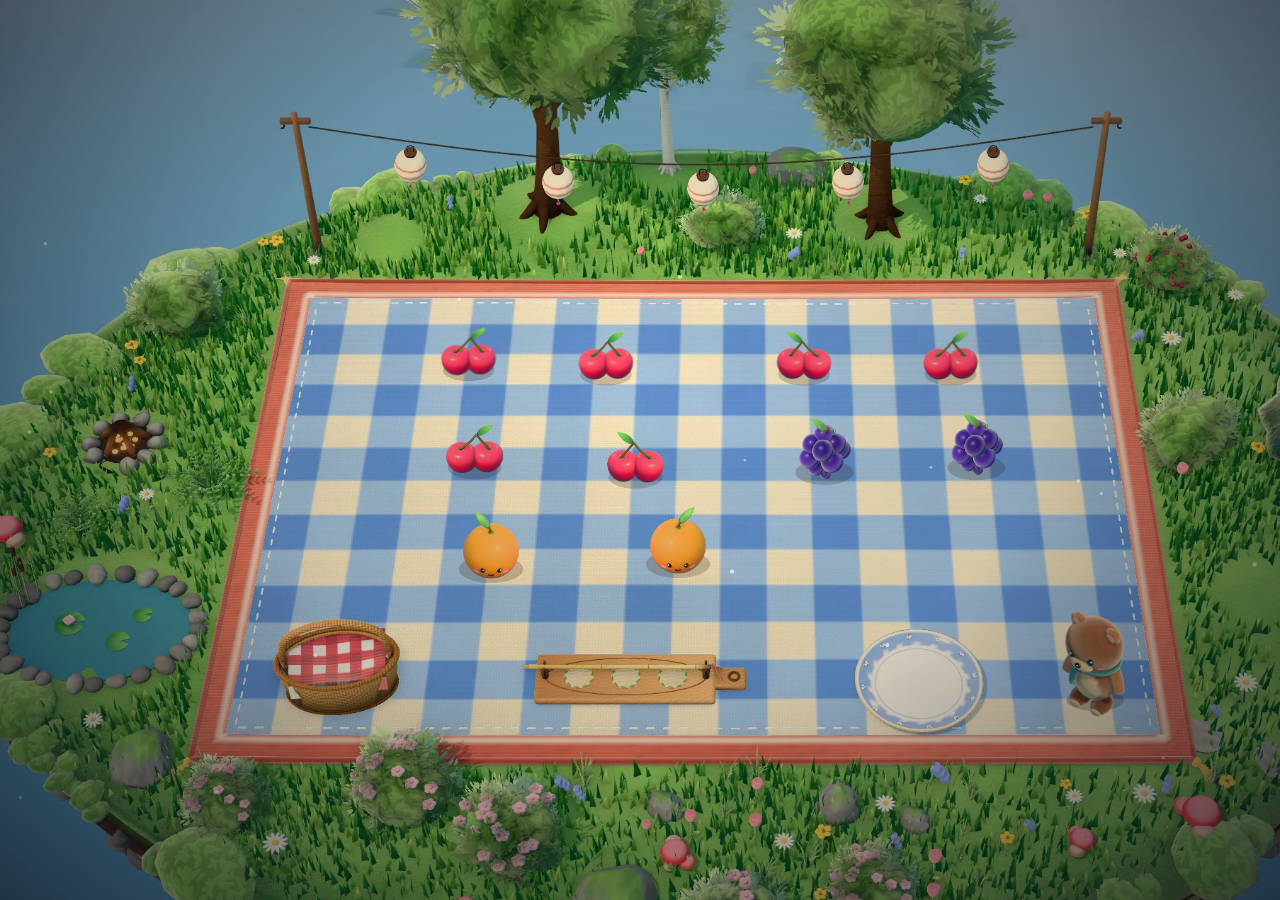
==== index.html @ ca4c03af "Deploy The Lantern Picnic 1.3.0 (2026-09-30 15:22 UTC)" ====
<!doctype html>
<html lang="en">
<head>
<meta charset="UTF-8"><meta name="viewport" content="width=device-width, initial-scale=1, viewport-fit=cover"><meta name="theme-color" content="#101a24">
<title>The Lantern Picnic · Little Keepsakes</title>
<meta name="description" content="A tiny floating clearing. Five toy friends. One evening. An original 3D fruit picnic: merge, thread skewers, and light the forest together.">
<meta name="draco-path" content="./draco/">
<link rel="icon" href="data:image/svg+xml,%3Csvg xmlns='http://www.w3.org/2000/svg' viewBox='0 0 64 64'%3E%3Crect width='64' height='64' rx='20' fill='%23172433'/%3E%3Cpath d='M22 18h20v32H22z' fill='%23ffd77d'/%3E%3Cpath d='M26 18v-6q6-8 12 0v6M18 50h28' fill='none' stroke='%23eab665' stroke-width='4'/%3E%3C/svg%3E">
<link rel="stylesheet" href="./lantern.css">

</head>
<body class="booting">
<main id="stage" aria-label="The Lantern Picnic">
 <div id="canvas-wrap"><canvas id="picnic" tabindex="0" aria-label="A floating forest clearing with a picnic cloth. Drag matching fruit together to merge. Drag requested fruit to the plate; thread three matching fruit onto the skewer. N selects, arrows move, Enter places, T serves, K threads, B adds fruit, U undoes, Escape cancels."></canvas></div>
 <div id="letterbox" aria-hidden="true"><i></i><i></i></div>

 <header class="hud hud-top" id="hud-top">
  <section class="invitation topbar" id="invitation" aria-label="Your picnic invitation">
   <div class="card-head">
    <div class="guest-seal" id="guest-seal" aria-hidden="true"></div>
    <div class="card-title">
     <span class="eyebrow" id="chapter-number">INVITATION I · PIP</span>
     <h1 id="story-title">A little light for Pip</h1>
    </div>
    <button class="icon-button card-toggle" id="card-toggle" aria-label="Show the invitation story" aria-expanded="false"><img class="ui-icon" src="./assets/lantern-picnic/ui/chevron.png" alt="" draggable="false"></button>
   </div>
   <p id="story-line" class="story-line"></p>
   <div class="wish-block">
    <div id="orders" class="orders" role="group" aria-label="Plate wish"></div>
    <div id="skewer-order" class="skewer-order" role="group" aria-label="Skewer wish"></div>
   </div>
   <div class="par-meter" id="par-meter" aria-live="polite"></div>
   <div class="keepsake-note"><span aria-hidden="true">✧</span><p>Light this lantern to reveal <strong id="keepsake"></strong></p></div>
   <button id="continue" class="primary-button" hidden>Open the next invitation <span>→</span></button>
  </section>
  <div class="tools">
   <div id="coin-counter" class="coin-counter" role="img"><span id="score-coin"></span><span><strong id="score">0</strong><small>golden joys</small></span></div>
   <button id="shop-button" class="icon-button trunk-button" aria-label="Open Hazel’s Trunk" title="Hazel’s Trunk"><img class="ui-icon" src="./assets/lantern-picnic/ui/shop.png" alt="" draggable="false"></button>
   <button id="undo" class="icon-button" aria-label="Undo last action" title="Undo (U)" disabled><img class="ui-icon" src="./assets/lantern-picnic/ui/undo.png" alt="" draggable="false"></button>
   <button id="sound" class="icon-button" aria-label="Turn sound on" title="Sound"><img class="ui-icon" src="./assets/lantern-picnic/ui/sound-on.png" alt="" draggable="false"></button>
   <button id="menu" class="icon-button" aria-label="Open menu" title="Menu"><img class="ui-icon" src="./assets/lantern-picnic/ui/settings.png" alt="" draggable="false"></button>
  </div>
 </header>

 <div id="world-labels" role="group" aria-label="Picnic spots">
  <button id="basket-label" class="world-label"><strong><span class="long">Happy basket</span><span class="short">Basket</span></strong><small>tap for fresh fruit</small></button>
  <button id="skewer-label" class="world-label"><strong><span class="long">Fruit skewer</span><span class="short">Skewer</span></strong><small id="skewer-caption">thread 3 cherries</small></button>
  <button id="plate-label" class="world-label"><strong id="plate-caption">Pip’s plate</strong><small>drop a little wish here</small></button>
  <div id="merge-preview" role="status" hidden></div>
 </div>
 <div id="bubbles"></div>
 <div id="sr-live" class="visually-hidden" role="status" aria-live="polite"></div>

 <footer class="hud hud-bottom" id="hud-bottom">
  <div class="forecast" id="forecast"><span class="eyebrow">NEXT BASKET</span><strong id="basket-timing"></strong><span id="supply" class="supply" role="img"></span></div>
  <p id="gesture-hint" role="status">Drag two cherries together. A little strawberry will grow.</p>
  <nav id="evolution" class="evolution" aria-label="Fruit merge sequence"></nav>
 </footer>

 <section id="title-screen" class="title-screen" aria-labelledby="game-title">
  <div class="title-inner">
   <span class="eyebrow">LITTLE KEEPSAKES PRESENTS</span>
   <h1 id="game-title"><span class="lantern-glyph" aria-hidden="true"></span>The Lantern Picnic</h1>
   <p class="tagline">Five toy friends. One evening. A floating clearing to fill with light.</p>
   <div class="title-actions">
    <button id="begin" class="primary-button big">Begin the picnic <span>→</span></button>
    <div class="title-row">
     <button id="journey-open" class="menu-tile"><img class="ui-icon" src="./assets/lantern-picnic/ui/journey.png" alt="" draggable="false"><span>Journey</span></button>
     <button id="shop-open" class="menu-tile"><img class="ui-icon" src="./assets/lantern-picnic/ui/shop.png" alt="" draggable="false"><span>Hazel’s Trunk</span></button>
     <button id="settings-open" class="menu-tile"><img class="ui-icon" src="./assets/lantern-picnic/ui/settings.png" alt="" draggable="false"><span>Settings</span></button>
     <button id="help-open" class="menu-tile"><img class="ui-icon" src="./assets/lantern-picnic/ui/help.png" alt="" draggable="false"><span>How to play</span></button>
    </div>
   </div>
   <label class="language-field"><img class="ui-icon" src="./assets/lantern-picnic/ui/language.png" alt="" draggable="false"><span>Language</span> <select id="title-language" data-language aria-label="Language"><option value="en" lang="en">English</option><option value="vi" lang="vi">Tiếng Việt</option></select></label>
   <p class="title-foot" id="title-progress"></p>
  </div>
 </section>

 <section id="chapter-card" class="chapter-card" hidden aria-live="polite">
  <span class="eyebrow" id="card-number">INVITATION I</span>
  <h2 id="card-title">A little light for Pip</h2>
  <p id="card-time">Afternoon · The Firefly Clearing</p>
  <small class="skip-hint">Tap to skip</small>
 </section>

 <section id="dialogue" class="dialogue" hidden aria-label="Conversation">
  <div class="dialogue-portrait" id="dialogue-portrait" aria-hidden="true"></div>
  <div class="dialogue-body">
   <strong id="dialogue-name"></strong>
   <p id="dialogue-text" aria-hidden="true"></p>
  </div>
  <div class="dialogue-controls">
   <button id="dialogue-skip" class="text-button">Skip scene</button>
   <button id="dialogue-next" class="primary-button" aria-label="Next line">Next <span>›</span></button>
  </div>
 </section>

 <section id="letter" class="letter" hidden aria-labelledby="letter-eyebrow">
  <div class="letter-paper">
   <span class="eyebrow" id="letter-eyebrow"></span>
   <div id="letter-text" class="letter-text"></div>
   <p class="letter-sign" id="letter-sign"></p>
   <button id="letter-close" class="primary-button">Continue <span>→</span></button>
  </div>
 </section>

 <section id="celebration" class="celebration" hidden aria-labelledby="celebrate-title">
  <span class="eyebrow" id="celebrate-eyebrow">A LITTLE WISH, GRANTED</span>
  <h2 id="celebrate-title">The first lantern is lit.</h2>
  <div class="stars" id="stars" role="img" aria-label="Stars earned"><i></i><i></i><i></i></div>
  <p id="celebrate-line"></p>
  <dl class="tally"><div><dt>Actions</dt><dd id="tally-actions">0</dd></div><div><dt>Par</dt><dd id="tally-par">0</dd></div><div><dt>Joys</dt><dd id="tally-joys">0</dd></div></dl>
  <p class="keepsake-reveal" id="keepsake-reveal"></p>
  <button id="next-invitation" class="primary-button">Welcome the next friend <span>→</span></button>
  <button id="admire" class="text-button">Stay a little longer</button>
 </section>

 <section id="ending" class="ending" hidden aria-labelledby="ending-title">
  <span class="eyebrow">THE END · FOR NOW</span>
  <h2 id="ending-title">A clearing full of friends.</h2>
  <p id="ending-line"></p>
  <div class="ending-stars" id="ending-stars"></div>
  <div class="ending-actions"><button id="ending-journey" class="primary-button">Revisit an invitation</button><button id="ending-shop" class="glass-button"><img class="ui-icon" src="./assets/lantern-picnic/ui/shop.png" alt="" draggable="false"><span>Visit Hazel’s Trunk</span></button><button id="ending-stay" class="text-button">Stay for the lanterns</button></div>
  <p class="credits">Made with Blender 4.5 and Three.js. Every model, texture, animation and sound is original.</p>
 </section>
</main>

<dialog id="journey-dialog" class="sheet" aria-labelledby="journey-title">
 <header class="sheet-head">
  <span class="sheet-icon" aria-hidden="true"><img class="ui-icon" src="./assets/lantern-picnic/ui/journey.png" alt="" draggable="false"></span>
  <div><span class="eyebrow">ONE EVENING IN THE CLEARING</span><h2 id="journey-title">Your journey</h2></div>
  <button class="icon-button close-dialog" data-close aria-label="Close journey"><img class="ui-icon" src="./assets/lantern-picnic/ui/close.png" alt="" draggable="false"></button>
 </header>
 <p id="journey-summary"></p>
 <ol id="journey-list" class="journey-list"></ol>
</dialog>

<dialog id="settings-dialog" class="sheet" aria-labelledby="settings-title">
 <header class="sheet-head">
  <span class="sheet-icon" aria-hidden="true"><img class="ui-icon" src="./assets/lantern-picnic/ui/settings.png" alt="" draggable="false"></span>
  <div><span class="eyebrow">MAKE IT YOURS</span><h2 id="settings-title">Settings</h2></div>
  <button class="icon-button close-dialog" data-close aria-label="Close settings"><img class="ui-icon" src="./assets/lantern-picnic/ui/close.png" alt="" draggable="false"></button>
 </header>
 <nav class="quick-links" aria-label="More">
  <button id="settings-journey" class="menu-tile small"><img class="ui-icon" src="./assets/lantern-picnic/ui/journey.png" alt="" draggable="false"><span>Journey</span></button>
  <button id="settings-shop" class="menu-tile small"><img class="ui-icon" src="./assets/lantern-picnic/ui/shop.png" alt="" draggable="false"><span>Hazel’s Trunk</span></button>
  <button id="settings-help" class="menu-tile small"><img class="ui-icon" src="./assets/lantern-picnic/ui/help.png" alt="" draggable="false"><span>How to play</span></button>
 </nav>
 <section class="setting-group" aria-labelledby="settings-sound">
  <h3 id="settings-sound">Sound</h3>
  <label class="toggle-row"><img class="ui-icon" src="./assets/lantern-picnic/ui/sound-on.png" alt="" draggable="false"><span>Sound</span><input id="sound-toggle" type="checkbox" role="switch"></label>
  <label class="slider-row"><img class="ui-icon" src="./assets/lantern-picnic/ui/music.png" alt="" draggable="false"><span>Music</span><input type="range" id="vol-music" min="0" max="1" step="0.05"></label>
  <label class="slider-row"><img class="ui-icon" src="./assets/lantern-picnic/ui/effects.png" alt="" draggable="false"><span>Effects</span><input type="range" id="vol-sfx" min="0" max="1" step="0.05"></label>
  <label class="slider-row"><img class="ui-icon" src="./assets/lantern-picnic/ui/forest.png" alt="" draggable="false"><span>Forest sounds</span><input type="range" id="vol-ambience" min="0" max="1" step="0.05"></label>
  <label class="slider-row"><img class="ui-icon" src="./assets/lantern-picnic/ui/voices.png" alt="" draggable="false"><span>Friends’ voices</span><input type="range" id="vol-voice" min="0" max="1" step="0.05"></label>
 </section>
 <section class="setting-group" aria-labelledby="settings-display">
  <h3 id="settings-display">Display</h3>
  <label class="language-field select-row"><img class="ui-icon" src="./assets/lantern-picnic/ui/language.png" alt="" draggable="false"><span>Language</span> <select id="language" data-language aria-label="Language"><option value="en" lang="en">English</option><option value="vi" lang="vi">Tiếng Việt</option></select></label>
  <label class="select-row"><img class="ui-icon" src="./assets/lantern-picnic/ui/settings.png" alt="" draggable="false"><span>Graphics</span>
   <select id="quality"><option value="auto">Automatic · light on phones, 3D on computers</option><option value="2d">Light · smooth on any device</option><option value="low">3D · low</option><option value="medium">3D · medium</option><option value="high">3D · high</option><option value="ultra">3D · ultra</option></select>
  </label>
  <p class="settings-note" id="render-note"></p>
 </section>
 <section class="setting-group" aria-labelledby="settings-play">
  <h3 id="settings-play">Play</h3>
  <label class="toggle-row"><img class="ui-icon" src="./assets/lantern-picnic/ui/motion.png" alt="" draggable="false"><span>Quieter motion<small>No camera drift, shake or big effects</small></span><input id="quiet-motion" type="checkbox" role="switch"></label>
  <label class="toggle-row"><img class="ui-icon" src="./assets/lantern-picnic/ui/hints.png" alt="" draggable="false"><span>Gentle hints<small>A nudge when you pause</small></span><input id="show-hints" type="checkbox" role="switch"></label>
 </section>
 <footer class="sheet-foot">
  <button id="restart" class="danger-button"><img class="ui-icon" src="./assets/lantern-picnic/ui/restart.png" alt="" draggable="false"><span id="restart-label">Start the story again</span></button>
  <a class="text-link" href="./classic.html?mode=free">Original free play &amp; bubbles</a>
 </footer>
</dialog>

<dialog id="shop-dialog" class="sheet shop" aria-labelledby="shop-title">
 <header class="sheet-head">
  <span class="sheet-icon" aria-hidden="true"><img class="ui-icon" src="./assets/lantern-picnic/ui/shop.png" alt="" draggable="false"></span>
  <div><span class="eyebrow">KEEPSAKES FOR THE CLEARING</span><h2 id="shop-title">Hazel’s Trunk</h2></div>
  <button class="icon-button close-dialog" data-close aria-label="Close Hazel’s Trunk"><img class="ui-icon" src="./assets/lantern-picnic/ui/close.png" alt="" draggable="false"></button>
 </header>
 <p class="shop-intro">Spend golden joys on keepsakes for the picnic. The trunk keeps everything, even if you start the story again.</p>
 <div class="shop-bar">
  <div class="shop-purse" id="shop-purse"><span id="shop-coin" aria-hidden="true"></span><strong id="shop-balance">0</strong><small>golden joys to spend</small></div>
  <div class="shop-tabs" role="tablist" aria-label="Keepsakes">
   <button role="tab" id="tab-blanket" data-kind="blanket" aria-selected="true" aria-controls="shop-list">Blankets</button>
   <button role="tab" id="tab-lantern" data-kind="lantern" aria-selected="false" aria-controls="shop-list">Lanterns</button>
  </div>
 </div>
 <ul id="shop-list" class="shop-list" role="tabpanel" aria-labelledby="tab-blanket"></ul>
</dialog>

<dialog id="help-dialog" class="sheet" aria-labelledby="help-title">
 <header class="sheet-head">
  <span class="sheet-icon" aria-hidden="true"><img class="ui-icon" src="./assets/lantern-picnic/ui/help.png" alt="" draggable="false"></span>
  <div><span class="eyebrow">WELCOME TO THE CLEARING</span><h2 id="help-title">Make a little room for joy.</h2></div>
  <button id="close-help" class="icon-button close-dialog" aria-label="Close help"><img class="ui-icon" src="./assets/lantern-picnic/ui/close.png" alt="" draggable="false"></button>
 </header>
 <p>Each friend brings a plate wish and a skewer wish. Grant both to light a lantern and welcome the next friend, a little later in the evening.</p>
 <ol>
  <li><strong>Merge on the cloth.</strong> Drag matching fruit together. Place a third between two, or a fourth inside a triangle. Gold rings show every fruit that will join, and bigger center combos hold a little surprise.</li>
  <li><strong>Plan a chain.</strong> A new fruit that touches its twin merges again. The preview card shows the final result before you let go.</li>
  <li><strong>Serve and thread.</strong> Drop requested fruit on the plate. Thread three of the pictured fruit onto the wooden skewer. Anything else shared on the plate simply makes room.</li>
  <li><strong>The basket keeps giving.</strong> Every three merges, servings or threadings, fresh fruit arrives by itself. Tapping the basket brings fruit right away and counts as an action. Rearranging is always free.</li>
  <li><strong>Listen to your guests.</strong> Some friends are shy or love a riddle. A wish marked “?” is still a secret: guess it, and they’ll be delighted.</li>
  <li><strong>Stars, if you like.</strong> Finish at or under par for three stars and find one of Grandma Hazel’s recipe cards. There are no timers and no way to lose.</li>
 </ol>
 <p class="keyboard-guide"><b>Keyboard:</b> N selects · arrows move · Enter places · T serves · K threads · B basket · U undo · Esc cancels.</p>
 <button id="back-to-play" class="primary-button">Back to the clearing</button>
</dialog>

<div id="loading" class="loading">
 <div class="loading-art" aria-hidden="true"></div>
 <div class="loading-inner">
  <span class="eyebrow">LITTLE KEEPSAKES</span>
  <h2 class="loading-title">The Lantern Picnic</h2>
  <div class="progress" role="progressbar" aria-label="Loading" aria-valuemin="0" aria-valuemax="100"><i id="progress-bar"></i></div>
  <p id="loading-text">Unpacking handmade toys…</p>
 </div>
</div>
<div id="coin-flights" aria-hidden="true"></div><div id="toast" role="status" aria-live="polite"></div>
<script type="module" src="./js/lantern-main-HLRGHBD2.js"></script>
</body></html>
---- lantern.css ----
:root{--display: "Iowan Old Style", "Palatino Linotype", Palatino, "Book Antiqua", Georgia, serif;--ui: ui-rounded, "SF Pro Rounded", "Nunito", "Segoe UI", system-ui, -apple-system, sans-serif;--ink: #2a2520;--ink-soft: #6f6255;--gold: #d99a33;--gold-hi: #ffd57a;--rose: #e2707f;--leaf: #5c9a58;--glass: rgba(255, 250, 241, .8);--glass-edge: rgba(255, 255, 255, .7);--glass-dark: rgba(22, 26, 38, .62);--shadow: 0 18px 48px rgba(24, 16, 10, .22), 0 2px 8px rgba(24, 16, 10, .12);--accent: #e8a23d;--pad: 16px;--tap: 44px;--paper: #fffaf1;--paper-2: #f5eadb;--line: #ead8bb;--wood: #9b6a2c;--top: env(safe-area-inset-top, 0px);--bottom: env(safe-area-inset-bottom, 0px);color-scheme:light}body[data-time=golden]{--accent: #e59a38}body[data-time=sunset]{--accent: #e2785a;--glass: rgba(255, 246, 240, .8)}body[data-time=dusk]{--accent: #b48be0;--glass: rgba(250, 247, 255, .8)}body[data-time=night]{--accent: #8fa8ff;--glass: rgba(246, 247, 255, .82)}*{box-sizing:border-box}html,body{margin:0;height:100%;overflow:hidden;background:#101a24;font-family:var(--ui);color:var(--ink);-webkit-font-smoothing:antialiased}button{font:inherit;color:inherit;cursor:pointer}button:disabled{cursor:default;opacity:.45}[hidden]{display:none!important}.eyebrow{font:700 11.5px/1.2 var(--ui);letter-spacing:.16em;color:#9b6a2c;text-transform:uppercase}@media(pointer:coarse){:root{--tap: 48px}}#stage{position:fixed;inset:0;overflow:hidden;overflow:clip}#canvas-wrap{position:absolute;inset:0}#picnic{display:block;width:100%;height:100%;touch-action:none;outline:none}#picnic.grabbing{cursor:grabbing!important}#picnic:focus-visible{box-shadow:inset 0 0 0 3px #ffd678cc}.glass,.invitation,.coin-counter,.icon-button,.world-label,#merge-preview,.forecast,.evolution,.bubble,dialog,.celebration,#toast,.glass-button{background:var(--glass);border:1px solid var(--glass-edge);backdrop-filter:blur(16px) saturate(1.35);-webkit-backdrop-filter:blur(16px) saturate(1.35);box-shadow:var(--shadow)}.icon-button{width:var(--tap);height:var(--tap);border-radius:50%;display:grid;place-items:center;font-size:18px;line-height:1;padding:0;transition:transform .18s,background .2s}.ui-icon{display:block;width:26px;height:26px;object-fit:contain;pointer-events:none;filter:drop-shadow(0 2px 2px rgba(60,35,10,.22))}.icon-button .ui-icon{width:30px;height:30px}.icon-button:disabled .ui-icon{filter:grayscale(.8) opacity(.6)}.icon-button:not(:disabled):hover{transform:translateY(-1px) scale(1.04);background:#fffdf8}.icon-button:not(:disabled):active{transform:scale(.94)}.icon-button.muted .ui-icon{filter:grayscale(.4) opacity(.75)}.primary-button{border:0;border-radius:999px;padding:13px 22px;min-height:var(--tap);font-weight:700;font-size:15px;letter-spacing:.01em;color:#3b2408;background:linear-gradient(180deg,#ffe39a,#f2b347 55%,#e39a2f);box-shadow:0 10px 24px #a05a1459,inset 0 1px #ffffffb3;display:inline-flex;gap:8px;align-items:center;justify-content:center;transition:transform .18s,box-shadow .2s,filter .2s}.primary-button:hover{transform:translateY(-1px);filter:brightness(1.04);box-shadow:0 14px 30px #a05a1466,inset 0 1px #ffffffb3}.primary-button:active{transform:scale(.97)}.primary-button span{transition:transform .2s}.primary-button:hover span{transform:translate(3px)}.primary-button.big{font-size:17px;padding:16px 30px}.glass-button{border-radius:999px;padding:10px 16px;min-height:var(--tap);font-weight:650;font-size:14px;color:var(--ink);display:inline-flex;gap:8px;align-items:center;justify-content:center}.glass-button:hover{background:#fffdf8}.text-button{background:none;border:0;color:var(--ink-soft);text-decoration:underline;text-underline-offset:3px;padding:8px 12px;min-height:var(--tap);font-size:14px}.hud{position:absolute;left:0;right:0;pointer-events:none;z-index:10;transition:opacity .5s,transform .6s cubic-bezier(.2,.8,.2,1)}.hud>*{pointer-events:auto}.hud-top{top:calc(var(--top) + var(--pad));padding:0 var(--pad);display:flex;justify-content:space-between;align-items:flex-start;gap:12px}body:not([data-screen=play]) .hud-top{opacity:0;transform:translateY(-24px);pointer-events:none}body:not([data-screen=play]) .hud-top>*{pointer-events:none}body:not([data-screen=play]) .hud-bottom,body:not([data-screen=play]) #world-labels{opacity:0;transform:translateY(24px);pointer-events:none}body:not([data-screen=play]) .hud-bottom>*{pointer-events:none}.invitation{width:336px;border-radius:24px;padding:14px 16px;position:relative}.card-head{display:flex;gap:12px;align-items:center}.guest-seal{width:56px;height:56px;border-radius:50%;flex:none;display:grid;place-items:center;overflow:hidden;background:radial-gradient(circle at 35% 30%,#fffaf0,#f4e3c4);box-shadow:0 0 0 3px #fff,0 0 0 5px var(--accent),0 6px 14px #00000026}.guest-seal img{width:52px;height:52px;object-fit:contain}.card-title{min-width:0;flex:1}.card-title h1{font:600 22px/1.08 var(--display);margin:3px 0 0;letter-spacing:-.01em}.card-toggle{width:32px;height:32px;font-size:16px;box-shadow:none;display:none}.story-line{font:italic 15px/1.35 var(--display);color:var(--ink-soft);margin:10px 2px 4px}.wish-block{display:grid;gap:8px;margin-top:10px}.orders{display:grid;gap:6px}.order{display:flex;align-items:center;gap:10px;padding:6px 10px 6px 6px;border-radius:14px;background:#fff9;transition:background .3s}.order img{filter:drop-shadow(0 2px 2px rgba(0,0,0,.15))}.order .copy{flex:1;min-width:0}.order strong{display:block;font-size:14.5px}.order small{color:var(--ink-soft);font-size:11.5px}.order-count{font:700 13px var(--ui);padding:4px 9px;border-radius:999px;background:#fff;box-shadow:inset 0 0 0 1.5px #ecd9b9}.order.done{background:linear-gradient(90deg,#a0d68c73,#fff9)}.order.done .order-count{background:var(--leaf);color:#fff;box-shadow:none}.secret-icon{width:36px;height:36px;flex:none;display:grid;place-items:center;border-radius:50%;font:700 18px var(--display);color:#fff;background:radial-gradient(circle at 35% 30%,#c9b3ff,#7c63c9);box-shadow:0 2px 6px #50328c4d}.order.secret{background:repeating-linear-gradient(135deg,#ffffff8c 0 8px,#f0e8ff8c 8px 16px)}.order.secret strong{font-style:italic;color:var(--ink-soft)}.order.riddle{background:linear-gradient(90deg,#d6c8ff80,#fff9)}.order.riddle strong{font:italic 14px/1.25 var(--display);white-space:normal}.order.revealed{animation:wish-reveal 1.2s cubic-bezier(.2,1.4,.4,1)}@keyframes wish-reveal{0%{transform:scale(.9);background:#ffe08ce6}60%{transform:scale(1.03)}}#merge-preview[data-kind=secret]{background:#f5eefff2}.skewer-order{padding:8px 10px;border-radius:14px;background:#fff9}.skewer-header{display:flex;justify-content:space-between;font-size:13.5px}.skewer-header small{font-weight:700;color:var(--ink-soft)}.skewer-slots{position:relative;display:flex;gap:14px;padding:6px 4px 0 8px}.skewer-slots .stick{position:absolute;left:0;right:10px;top:22px;height:4px;border-radius:4px;background:linear-gradient(90deg,#b78a4f,#e0c08b);z-index:0}.skewer-slot{position:relative;z-index:1;width:34px;height:34px;border-radius:50%;display:grid;place-items:center;background:#ffffffb3;box-shadow:inset 0 0 0 1.5px #d2b482b3}.skewer-slot img{opacity:.28;filter:grayscale(1);transition:all .3s}.skewer-slot.filled img{opacity:1;filter:none;transform:scale(1.1)}.par-meter{display:flex;align-items:center;gap:8px;margin-top:10px;font-size:12.5px;color:var(--ink-soft)}.par-meter strong{color:var(--ink)}.par-meter small{margin-left:auto;color:#b07a2a;font-weight:700}.par-stars{display:inline-flex;gap:2px}.par-stars i,.stars i{display:inline-block;width:14px;height:14px;background:#d9cdb8;clip-path:polygon(50% 0,61% 35%,98% 35%,68% 57%,79% 91%,50% 70%,21% 91%,32% 57%,2% 35%,39% 35%)}.par-stars i.on{background:linear-gradient(180deg,#ffe08a,#e9a531)}.keepsake-note{display:flex;gap:8px;align-items:center;margin-top:8px;font-size:12px;color:var(--ink-soft)}.keepsake-note span{color:var(--accent);font-size:16px}.keepsake-note p{margin:0}.invitation #continue{width:100%;margin-top:10px}.tools{display:flex;gap:10px;align-items:center}.coin-counter{display:flex;gap:8px;align-items:center;border-radius:999px;padding:5px 16px 5px 6px;min-width:120px}.coin-counter strong{display:block;font:700 19px/1 var(--ui);color:#6a4312}.coin-counter small{font-size:10.5px;color:var(--ink-soft);letter-spacing:.06em;text-transform:uppercase}.gold-coin{width:34px;height:34px;filter:drop-shadow(0 2px 2px rgba(120,70,10,.3))}#world-labels{position:absolute;inset:0;pointer-events:none;z-index:8;transition:opacity .4s}.world-label{position:absolute;left:0;top:0;pointer-events:auto;border-radius:14px;padding:5px 11px 6px;text-align:center;line-height:1.15;will-change:transform;transition:background .2s,opacity .3s}.world-label strong{display:block;font-size:12px}.world-label .short{display:none}.world-label small{font-size:11px;color:var(--ink-soft)}.icon-button,.world-label,.primary-button,.glass-button,.text-button{touch-action:manipulation}.world-label:hover{background:#fffdf6}#merge-preview{position:absolute;left:0;top:0;display:flex;gap:8px;align-items:center;padding:7px 14px 7px 8px;border-radius:16px;pointer-events:none;will-change:transform;font-size:12px}#merge-preview strong{display:block;font-size:13px;color:#7a4a10}#merge-preview small{color:var(--ink-soft)}#merge-preview[data-kind=wrong-skewer] strong{color:#b24b3c}#merge-preview:after{content:"";position:absolute;left:50%;bottom:-7px;width:14px;height:14px;margin-left:-7px;background:inherit;border-right:1px solid var(--glass-edge);border-bottom:1px solid var(--glass-edge);transform:rotate(45deg)}.hud-bottom{bottom:calc(var(--bottom) + 12px);display:flex;flex-direction:column;align-items:center;gap:8px;padding:0 var(--pad)}.forecast{display:flex;gap:8px;align-items:center;border-radius:999px;padding:5px 12px;font-size:12.5px}.forecast .supply{display:inline-flex;gap:2px}#gesture-hint{margin:0;max-width:640px;text-align:center;font:italic 15px/1.3 var(--display);color:#fffdf6;text-shadow:0 1px 2px rgba(0,0,0,.6),0 0 18px rgba(0,0,0,.35);min-height:20px}.evolution{display:flex;align-items:center;gap:2px;border-radius:22px;padding:6px 12px;max-width:calc(100vw - 24px);overflow-x:auto;scrollbar-width:none}.evolution::-webkit-scrollbar{display:none}.fruit-step{display:flex;flex-direction:column;align-items:center;min-width:46px;border-radius:12px;padding:2px 0;position:relative}.fruit-step small{font-size:10.5px;color:var(--ink-soft);white-space:nowrap}.fruit-step.unknown img{filter:brightness(0) opacity(.18)}.fruit-step.unknown small{opacity:.4}.fruit-step.needed{background:radial-gradient(circle,rgba(255,214,110,.55),transparent 70%)}.fruit-step.needed:after{content:"\2726";position:absolute;top:-3px;right:4px;font-size:10px;color:var(--gold)}.fruit-step.skewer:before{content:"";position:absolute;bottom:14px;left:8px;right:8px;height:2px;background:#c79a5c;border-radius:2px;opacity:.8}.evolution>i{color:#b8a78e;font-style:normal;font-size:13px}#bubbles{position:absolute;inset:0;pointer-events:none;z-index:9}.bubble{position:absolute;left:0;top:0;max-width:260px;border-radius:18px;padding:9px 14px 11px;font:15px/1.3 var(--display);animation:bubble-in .35s cubic-bezier(.2,1.4,.4,1);will-change:transform;background:#fffdf8f0}.bubble strong{display:block;font:700 10px var(--ui);letter-spacing:.14em;text-transform:uppercase;color:var(--accent);margin-bottom:2px}.bubble[data-friend=pip] strong{color:#2f8f80}.bubble[data-friend=momo] strong{color:#9a6fbc}.bubble[data-friend=nori] strong{color:#d0822b}.bubble[data-friend=juniper] strong{color:#3f6aa6}.bubble[data-friend=bramble] strong{color:#c9493f}.bubble:after{content:"";position:absolute;left:50%;bottom:-8px;width:16px;height:16px;margin-left:-8px;background:inherit;transform:rotate(45deg);border-right:1px solid var(--glass-edge);border-bottom:1px solid var(--glass-edge)}.bubble.leaving{animation:bubble-out .3s forwards}@keyframes bubble-in{0%{opacity:0;scale:.6}to{opacity:1;scale:1}}@keyframes bubble-out{to{opacity:0;scale:.8}}.title-screen{position:absolute;inset:0;z-index:20;display:grid;place-items:center;text-align:center;padding:24px;background:radial-gradient(ellipse at 50% 42%,#0a101e00,#0a101e26 45%,#080c18b8);animation:fade-in 1.2s ease}.title-inner{max-width:640px;color:#fff}.title-screen .eyebrow{color:#ffe3a6;text-shadow:0 1px 3px rgba(0,0,0,.5)}.title-screen h1{font:600 clamp(44px,8vw,88px)/.95 var(--display);margin:14px 0 10px;letter-spacing:-.02em;text-shadow:0 4px 24px rgba(0,0,0,.45),0 1px 2px rgba(0,0,0,.5)}.lantern-glyph{display:block;margin:0 auto 14px;width:38px;height:54px;border-radius:45% 45% 40% 40%;background:radial-gradient(circle at 50% 55%,#fff6d6,#ffc766 45%,#e27f2e);box-shadow:0 0 40px 12px #ffbe5a8c,0 0 90px 30px #ffaa4640;position:relative;animation:glow 3.2s ease-in-out infinite}.lantern-glyph:before{content:"";position:absolute;left:50%;top:-12px;width:2px;height:12px;background:#5a4630}.tagline{font:italic clamp(16px,2.4vw,21px)/1.4 var(--display);margin:0 auto 30px;max-width:460px;text-shadow:0 2px 10px rgba(0,0,0,.6)}.title-actions{display:grid;gap:14px;justify-items:center}.title-row{display:flex;gap:10px;flex-wrap:wrap;justify-content:center}.title-foot{margin-top:22px;font-size:13px;opacity:.85;text-shadow:0 1px 4px rgba(0,0,0,.6);min-height:18px}@keyframes glow{50%{box-shadow:0 0 52px 16px #ffbe5ab3,0 0 110px 40px #ffaa464d;transform:translateY(-3px) rotate(1deg)}}@keyframes fade-in{0%{opacity:0}}#letterbox i{position:absolute;left:0;right:0;height:9vh;background:#07090f;z-index:18;transition:transform .8s cubic-bezier(.6,0,.2,1);pointer-events:none}#letterbox i:first-child{top:0;transform:translateY(-100%)}#letterbox i:last-child{bottom:0;transform:translateY(100%)}body[data-screen=cinematic] #letterbox i,body[data-screen=ending] #letterbox i{transform:none}.chapter-card{position:absolute;left:50%;top:16vh;transform:translate(-50%);z-index:19;text-align:center;color:#fff;cursor:pointer;width:min(92vw,720px);animation:card-in 1.4s cubic-bezier(.2,.8,.2,1)}.chapter-card .eyebrow{color:#ffe3a6}.chapter-card h2{font:600 clamp(32px,5.6vw,60px)/1 var(--display);margin:10px 0 8px;text-shadow:0 4px 22px rgba(0,0,0,.55)}.chapter-card p{font:italic 18px var(--display);margin:0;text-shadow:0 2px 8px rgba(0,0,0,.6)}.skip-hint{display:block;margin-top:18px;opacity:.6;font-size:12px;letter-spacing:.1em;text-transform:uppercase}@keyframes card-in{0%{opacity:0;transform:translate(-50%,18px);letter-spacing:.04em}}.dialogue{position:absolute;left:50%;bottom:calc(9vh + 18px + var(--bottom));transform:translate(-50%);z-index:23;width:min(94vw,760px);display:grid;grid-template-columns:auto 1fr;grid-template-areas:"portrait body" "portrait controls";column-gap:16px;row-gap:6px;align-items:start;padding:16px 20px 12px 16px;border-radius:26px;background:#fffcf5f2;border:1px solid var(--glass-edge);box-shadow:0 22px 60px #0a081459,0 2px 8px #0a081426;cursor:pointer;animation:dialogue-in .45s cubic-bezier(.2,1.2,.4,1)}.dialogue-portrait{grid-area:portrait;width:76px;height:76px;border-radius:50%;overflow:hidden;background:radial-gradient(circle at 50% 35%,#fff,#f3e6d2);box-shadow:inset 0 0 0 3px var(--speaker, var(--accent)),0 6px 16px #28140a2e;display:grid;place-items:center}.dialogue-portrait img{width:88%;height:88%;object-fit:contain}.dialogue-portrait:empty{display:none}.dialogue-body{grid-area:body;min-height:58px}.dialogue-body strong{display:block;font:700 12px var(--ui);letter-spacing:.16em;text-transform:uppercase;color:var(--speaker, var(--accent));margin:2px 0 4px}.dialogue-body p{margin:0;font:19px/1.38 var(--display);color:var(--ink)}.dialogue.narrator{grid-template-columns:1fr;grid-template-areas:"body" "controls"}.dialogue.narrator .dialogue-body p{font-style:italic;color:var(--ink-soft)}.dialogue-controls{grid-area:controls;display:flex;justify-content:flex-end;align-items:center;gap:6px}.dialogue-controls .primary-button{padding:9px 20px;font-size:15px}.dialogue[data-speaker=pip]{--speaker: #2f8f80}.dialogue[data-speaker=momo]{--speaker: #9a6fbc}.dialogue[data-speaker=nori]{--speaker: #d0822b}.dialogue[data-speaker=juniper]{--speaker: #3f6aa6}.dialogue[data-speaker=bramble]{--speaker: #c9493f}.dialogue.typing .dialogue-controls .primary-button{opacity:.55}@keyframes dialogue-in{0%{opacity:0;transform:translate(-50%,24px)}}body.talking .hud-bottom,body.talking #world-labels,body.talking #bubbles{opacity:0;pointer-events:none}body.talking[data-screen=play] .hud-top{opacity:.35}.letter{position:absolute;inset:0;z-index:30;display:grid;place-items:center;padding:20px;background:radial-gradient(ellipse at 50% 50%,#140e0859,#080604b8);animation:fade-in .8s ease}.letter-paper{width:min(92vw,540px);max-height:88vh;max-height:calc(100dvh - 40px - var(--top) - var(--bottom));overflow:auto;overscroll-behavior:contain;padding:30px 34px 24px;border-radius:6px 6px 18px 18px;color:#3b2d20;text-align:left;background:linear-gradient(180deg,#ffffff80,#fff0 30%),repeating-linear-gradient(180deg,transparent 0 31px,rgba(120,90,60,.12) 31px 32px),#f8eedb;box-shadow:0 30px 80px #00000080,inset 0 0 60px #a06e322e;transform:rotate(-.6deg);animation:letter-in 1s cubic-bezier(.2,.9,.3,1)}.letter-paper .eyebrow{display:block;margin-bottom:14px;color:#a0692a}.letter-text p{font:italic 19px/32px var(--display);margin:0 0 8px}.letter-text p:first-child{font-style:normal;font-weight:600}.letter-text p.ps{font-size:16px;color:#6d5a47}.letter-sign{font:italic 600 20px var(--display);text-align:right;margin:10px 0 18px;color:#7a4b22}.letter-paper .primary-button{display:block;margin:0 auto;position:sticky;bottom:0;box-shadow:0 10px 24px #a05a1459,0 -18px 22px 10px #f8eedbf2,inset 0 1px #ffffffb3}@keyframes letter-in{0%{opacity:0;transform:translateY(40px) rotate(2deg) scale(.96)}}.journey-memory{display:block;margin-top:6px;font:italic 14px/1.4 var(--display);color:var(--ink-soft)}.journey-recipe{display:block;margin-top:6px;padding:6px 10px;border-radius:10px;background:#f5b94024;font:12.5px/1.35 var(--ui);color:#7a5520}.journey-recipe.locked{background:#0000000a;color:#9a8d7f}.celebration{position:absolute;left:50%;top:50%;transform:translate(-50%,-50%);z-index:22;width:min(92vw,440px);border-radius:30px;padding:26px 28px 20px;text-align:center;animation:pop-in .6s cubic-bezier(.2,1.3,.4,1)}.celebration h2{font:600 30px/1.08 var(--display);margin:8px 0 12px}.celebration p{font:italic 16px/1.4 var(--display);color:var(--ink-soft);margin:10px 0}.stars{display:flex;justify-content:center;gap:10px;margin:6px 0 4px}.stars i{width:54px;height:54px;transform:scale(0);transition:transform .45s cubic-bezier(.2,1.8,.4,1),background .3s}.stars i.on{background:linear-gradient(180deg,#fff0b0,#f5b940 55%,#de8d20);transform:scale(1);filter:drop-shadow(0 4px 6px rgba(170,100,10,.45))}.stars i.off{transform:scale(.82)}.stars i:nth-child(2){width:64px;height:64px;margin-top:-8px}.tally{display:flex;justify-content:center;gap:22px;margin:10px 0 6px}.tally div{display:grid}.tally dt{font-size:11px;letter-spacing:.12em;text-transform:uppercase;color:var(--ink-soft)}.tally dd{margin:0;font:700 20px var(--ui)}.keepsake-reveal{font-style:normal!important;font-family:var(--ui)!important;font-size:13.5px!important}.celebration .primary-button{margin-top:8px}@keyframes pop-in{0%{opacity:0;transform:translate(-50%,-44%) scale(.9)}}.ending{position:absolute;inset:0;z-index:21;display:grid;place-content:center;justify-items:center;text-align:center;color:#fff;padding:24px;animation:fade-in 1.6s ease;background:radial-gradient(ellipse at 50% 55%,transparent 20%,rgba(6,10,22,.55) 90%)}.ending .eyebrow{color:#ffe3a6}.ending h2{font:600 clamp(34px,6vw,64px)/1 var(--display);margin:12px 0;text-shadow:0 4px 24px rgba(0,0,0,.6)}.ending p{font:italic 18px/1.45 var(--display);max-width:560px;text-shadow:0 2px 10px rgba(0,0,0,.7)}.ending-stars{display:flex;gap:12px;margin:10px 0 22px;flex-wrap:wrap;justify-content:center}.ending-stars span{display:grid;justify-items:center;gap:2px;padding:8px 10px;border-radius:16px;background:#ffffff1f;backdrop-filter:blur(8px)}.ending-stars b{color:#ffd57a;letter-spacing:1px;font-size:13px}.ending-actions{display:flex;gap:12px;flex-wrap:wrap;justify-content:center}.ending .text-button{color:#fff}.credits{font:12px var(--ui)!important;opacity:.7;margin-top:26px}dialog{border-radius:26px;padding:26px 28px 22px;width:min(92vw,540px);max-height:86vh;max-height:calc(100dvh - 32px - var(--top) - var(--bottom));overflow:auto;overscroll-behavior:contain;color:var(--ink);background:#fffbf4f2}dialog::backdrop{background:#0a0e1866;backdrop-filter:blur(4px)}dialog[open]{animation:pop-dialog .35s cubic-bezier(.2,1.2,.4,1)}@keyframes pop-dialog{0%{opacity:0;transform:translateY(12px) scale(.97)}}dialog h2{font:600 28px/1.1 var(--display);margin:6px 0 10px}dialog p,dialog li{line-height:1.5;font-size:14.5px}dialog ol{padding-left:20px}.close-dialog{position:absolute;right:16px;top:16px;width:var(--tap);height:var(--tap);box-shadow:none}.keyboard-guide{font-size:13px!important;color:var(--ink-soft)}.menu-row{display:flex;gap:10px;flex-wrap:wrap;margin:4px 0 8px}.field{display:grid;gap:6px;font-weight:650;font-size:14px;margin:12px 0}select{font:inherit;padding:10px 12px;border-radius:12px;border:1px solid #e3d3b9;background:#fff}.sliders{display:grid;gap:10px;margin:14px 0}.sliders label{display:grid;grid-template-columns:130px 1fr;align-items:center;font-size:14px}.motion-setting{display:flex;gap:10px;align-items:center;margin:10px 0;font-size:14px}.settings-note{font-size:12.5px!important;color:var(--ink-soft)}.help-links{display:flex;flex-wrap:wrap;justify-content:space-between;align-items:center;gap:8px;margin-top:12px;font-size:13px}.help-links a{color:var(--ink-soft)}#back-to-play{width:100%;margin-top:8px}.journey-list{list-style:none;padding:0;margin:14px 0 0;display:grid;gap:10px}.journey-item{display:flex;gap:12px;align-items:center;padding:10px 12px;border-radius:18px;background:#ffffffbf;border-left:6px solid #f1c46a}.journey-item[data-time=golden]{border-color:#f0a24a}.journey-item[data-time=sunset]{border-color:#e6746a}.journey-item[data-time=dusk]{border-color:#9a7fd1}.journey-item[data-time=night]{border-color:#445fb8}.journey-item.current{box-shadow:0 0 0 2px var(--gold)}.journey-item.locked{opacity:.55}.journey-portrait{width:52px;height:52px;border-radius:50%;display:grid;place-items:center;background:#f6ecdb;flex:none}.journey-portrait b{font:700 20px var(--display);color:#b9a584}.journey-copy{flex:1;display:grid;min-width:0}.journey-copy small{font-size:11.5px;letter-spacing:.12em;text-transform:uppercase;color:var(--ink-soft)}.journey-copy strong{font:600 17px var(--display)}.journey-copy em{font-style:normal;font-size:12.5px;color:#a0702a}.loading{position:fixed;inset:0;z-index:50;display:grid;place-items:center;background:#0e1522;color:#fff;transition:opacity .9s ease,visibility .9s}.loading-art{position:absolute;inset:0;background:url(./assets/lantern-picnic/keyart.webp) center/cover no-repeat,radial-gradient(ellipse at 50% 60%,#2d3f5e,#0e1522 70%);opacity:.75;filter:saturate(1.05);animation:slow-zoom 30s ease-out forwards}.loading:after{content:"";position:absolute;inset:0;background:radial-gradient(ellipse at 50% 55%,#080c161a,#080c16cc)}.loading-inner{position:relative;z-index:1;text-align:center;width:min(80vw,360px)}.loading .eyebrow{color:#ffe3a6}.loading-title{font:600 40px/1 var(--display);margin:10px 0 22px;text-shadow:0 4px 20px rgba(0,0,0,.6)}.progress{height:6px;border-radius:6px;background:#ffffff2e;overflow:hidden}.progress i{display:block;height:100%;width:0;border-radius:6px;background:linear-gradient(90deg,#ffcf6b,#fff0b8);box-shadow:0 0 14px #ffcf6b;transition:width .3s}#loading-text{font:italic 15px var(--display);opacity:.85;margin-top:14px}.loading.loaded{opacity:0;visibility:hidden;pointer-events:none}.loading.loaded .loading-inner{opacity:0;transition:opacity .2s}.title-screen .title-inner{transition:opacity .7s ease,transform .7s cubic-bezier(.2,.8,.2,1)}body:not(.revealed) .title-screen .title-inner{opacity:0;transform:translateY(10px)}.loading.failed .progress{display:none}.loading .text-button{color:#fff}.loading a{color:#ffe3a6}@keyframes slow-zoom{to{transform:scale(1.08)}}#toast{position:fixed;left:50%;bottom:calc(var(--bottom) + 150px);transform:translate(-50%,20px);z-index:30;border-radius:999px;padding:10px 18px;font-size:14px;opacity:0;pointer-events:none;transition:opacity .3s,transform .3s}#toast.visible{opacity:1;transform:translate(-50%)}#coin-flights{position:fixed;inset:0;pointer-events:none;z-index:40}.flying-coin{position:absolute;left:0;top:0;width:34px;height:34px;will-change:transform,opacity;filter:drop-shadow(0 3px 3px rgba(116,72,23,.3))}body.booting .hud,body.booting #world-labels{opacity:0}body.quiet *,body.quiet *:before,body.quiet *:after{animation-duration:.01ms!important;transition-duration:.01ms!important}@media(max-width:979px){.hud-top{flex-direction:row}.invitation{width:auto;flex:1;max-width:520px;padding:10px 12px;border-radius:20px}.card-toggle{display:grid}.guest-seal{width:42px;height:42px;box-shadow:0 0 0 2px #fff,0 0 0 4px var(--accent)}.guest-seal img{width:40px;height:40px}.card-title h1{font-size:17px}.story-line,.keepsake-note{display:none}.invitation.expanded .story-line,.invitation.expanded .keepsake-note{display:flex}.invitation.expanded .story-line{display:block}.wish-block{grid-template-columns:1fr 1fr;gap:6px;margin-top:8px}.order{padding:3px 6px 3px 3px;gap:6px}.order img{width:28px;height:28px}.order small{display:none}.order strong{font-size:12.5px}.order-count{font-size:11px;padding:2px 6px}.skewer-order{padding:4px 8px}.skewer-header{font-size:12px}.skewer-slot{width:26px;height:26px}.skewer-slot img{width:22px;height:22px}.skewer-slots{gap:8px;padding-top:3px}.skewer-slots .stick{top:15px}.par-meter{margin-top:6px;font-size:11.5px}.tools{flex-direction:column;align-items:flex-end;gap:8px}.coin-counter{min-width:0;padding:4px 10px 4px 4px}.coin-counter small{display:none}.coin-counter strong{font-size:16px}.gold-coin{width:28px;height:28px}.icon-button{width:44px;height:44px;font-size:17px}.card-toggle{width:44px;height:44px}.world-label{padding:4px 9px 5px;border-radius:12px}.world-label strong{font-size:12px}.world-label small{font-size:11px}.fruit-step{min-width:38px}.fruit-step img{width:26px;height:26px}.fruit-step small{display:none}#gesture-hint{font-size:13.5px}}@media(max-width:560px),(max-height:520px)and (orientation:landscape){.world-label small,.world-label .long{display:none}.world-label .short{display:inline}.world-label{min-height:36px;padding:6px 12px;display:grid;place-items:center}.world-label strong{font-size:13px}#gesture-hint{position:absolute;left:50%;bottom:calc(100% + 8px);width:max-content;max-width:min(340px,calc(100vw - 32px));padding:7px 14px;border-radius:14px;background:#1e1812a8;backdrop-filter:blur(8px);-webkit-backdrop-filter:blur(8px);font-size:13.5px;line-height:1.3;opacity:0;transform:translate(-50%,6px);transition:opacity .35s,transform .35s;pointer-events:none;min-height:0}#gesture-hint.show{opacity:1;transform:translate(-50%)}.celebration{padding:18px 18px 14px;max-height:calc(100dvh - 24px);overflow:auto}.celebration h2{font-size:23px;margin:6px 0 8px}.stars i{width:44px;height:44px}.stars i:nth-child(2){width:52px;height:52px}.bubble{max-width:210px;font-size:14px}.letter-paper{padding:22px 20px 14px}.letter-text p{font-size:16.5px;line-height:26px}.letter-sign{font-size:17px;margin:6px 0 12px}}@media(max-width:560px){:root{--pad: 10px}.hud-top{gap:8px}.invitation{padding:7px 8px 8px 10px;border-radius:18px;min-width:0}.card-head{gap:8px}.guest-seal{width:36px;height:36px}.guest-seal img{width:34px;height:34px}.card-title h1{font-size:15px;white-space:nowrap;overflow:hidden;text-overflow:ellipsis}.card-toggle{margin:-6px -4px -6px 0}.wish-block{grid-template-columns:minmax(0,1fr) auto;gap:6px;margin-top:6px}.orders{display:flex;flex-wrap:wrap;gap:4px;min-width:0}.order{flex:1 1 96px;min-width:0;padding:3px 6px 3px 3px}.order .copy strong{white-space:nowrap;overflow:hidden;text-overflow:ellipsis;font-size:12px}.order.riddle,.order.secret{flex-basis:100%}.order.riddle strong{font-size:12.5px;white-space:normal}.skewer-order{padding:3px 7px;display:grid;align-content:center}.skewer-header,.skewer-header small{font-size:11px;gap:6px}.skewer-slot{width:24px;height:24px}.skewer-slot img{width:20px;height:20px}.skewer-slots{gap:5px;padding:2px 2px 0 4px}.skewer-slots .stick{top:13px}.par-meter{display:none}.invitation.expanded .par-meter{display:flex}.tools{display:grid;grid-template-columns:44px 44px;grid-template-areas:"coin coin" "sound menu";gap:6px;align-content:start;justify-items:stretch}.coin-counter{grid-area:coin;justify-content:center;padding:4px 8px 4px 4px;min-height:40px}#sound{grid-area:sound}#menu{grid-area:menu}#undo{position:fixed;left:10px;bottom:calc(var(--bottom) + 48px);z-index:11}.hud-bottom{bottom:calc(var(--bottom) + 8px);gap:6px}.forecast{font-size:12px;padding:4px 10px;min-height:36px;max-width:calc(100vw - 132px)}.forecast .eyebrow{display:none}.evolution{padding:4px 8px}.fruit-step{min-width:32px}.fruit-step img{width:24px;height:24px}}@media(max-width:360px){#chapter-number{display:none}.order:not(.riddle):not(.secret) .copy{display:none}.order{flex:0 1 auto;gap:4px}}@media(max-height:520px)and (orientation:landscape){.hud-top{top:calc(var(--top) + 8px);align-items:flex-start;padding:0 max(8px,env(safe-area-inset-right,0px)) 0 max(8px,env(safe-area-inset-left,0px))}.invitation{width:220px;max-width:220px;flex:none;max-height:calc(100dvh - 16px);overflow-y:auto;padding:8px 10px}#chapter-number{display:block;white-space:nowrap;overflow:hidden;text-overflow:ellipsis;letter-spacing:.08em}.card-title h1{font-size:15px}.guest-seal{width:36px;height:36px}.guest-seal img{width:34px;height:34px}.wish-block{grid-template-columns:1fr;gap:5px;margin-top:6px}.orders{display:grid;gap:4px}.par-meter{display:flex;font-size:11px;margin-top:5px}.tools{flex-direction:column;align-items:flex-end;gap:6px}.coin-counter small{display:none}.hud-bottom{bottom:calc(var(--bottom) + 6px);left:234px;right:64px}.evolution,.forecast{display:none}.title-screen h1{font-size:40px;margin:6px 0}.tagline{margin-bottom:14px}.lantern-glyph{display:none}}@media(prefers-reduced-motion:reduce){.loading-art,.lantern-glyph{animation:none}}.language-field{display:flex;align-items:center;justify-content:center;gap:12px;margin:14px 0;font-size:14px}.language-field select{min-height:44px;padding:8px 32px 8px 12px;border:1px solid var(--edge, #ffffff30);border-radius:12px;color:var(--ink);background:#fff;font:inherit}.title-screen .language-field select{color:#fff;background:#172733}.language-field select:focus-visible{outline:2px solid #ffdb8b;outline-offset:3px}#settings-dialog .language-field{justify-content:space-between}:lang(vi) .eyebrow{letter-spacing:.12em}:lang(vi) .title-inner h1{line-height:1.15}@media(max-width:560px){:lang(vi) .title-row{gap:6px}:lang(vi) .title-row button{padding-inline:10px}.language-field{margin:10px 0}}@media(max-width:560px){.invitation:has(.order.riddle,.order.secret) .wish-block{grid-template-columns:minmax(0,1fr)}.invitation:has(.order.riddle,.order.secret) .skewer-order{grid-template-columns:1fr auto;gap:8px;align-items:center}.order.riddle .secret-icon{width:24px;font-size:15px}}.menu-tile{display:grid;place-items:center;align-content:center;gap:6px;width:88px;min-height:88px;padding:10px 6px 8px;border-radius:22px;color:var(--ink);font:700 12.5px/1.15 var(--ui);text-align:center;border:1px solid rgba(255,255,255,.85);background:linear-gradient(180deg,#fffdf8f5,#f4e8d4f0);box-shadow:0 10px 24px #1e120838,inset 0 -3px #be966438,inset 0 1px #fff;transition:transform .18s,box-shadow .2s;touch-action:manipulation}.menu-tile .ui-icon{width:42px;height:42px}.menu-tile:hover{transform:translateY(-2px);box-shadow:0 14px 30px #1e120842,inset 0 -3px #be966438,inset 0 1px #fff}.menu-tile:active{transform:translateY(1px) scale(.97)}.menu-tile:focus-visible,.icon-button:focus-visible,.primary-button:focus-visible,.glass-button:focus-visible,.shop-tabs button:focus-visible{outline:3px solid #ffd06b;outline-offset:3px}.menu-tile.small{width:auto;min-height:76px;flex:1;font-size:12px}.menu-tile.small .ui-icon{width:34px;height:34px}.title-row,.title-screen .language-field{gap:10px}.title-screen .language-field .ui-icon{width:24px;height:24px}.tools .icon-button{box-shadow:0 8px 20px #18100a33,inset 0 -2px #be966433}.trunk-button .ui-icon{width:32px;height:32px}.coin-counter .gold-coin{width:34px;height:34px;object-fit:contain}.invitation #continue{min-height:var(--tap)}.card-toggle .ui-icon{width:22px;height:22px;transition:transform .25s}.invitation.expanded .card-toggle .ui-icon{transform:rotate(180deg)}dialog.sheet{padding:0 22px 22px;background:linear-gradient(180deg,#fffcf6,#fbf3e6);border:1px solid rgba(255,255,255,.9)}.sheet-head{position:sticky;top:0;z-index:3;display:grid;grid-template-columns:auto minmax(0,1fr) auto;align-items:center;gap:12px;margin:0 -22px 12px;padding:16px 16px 12px 22px;background:linear-gradient(180deg,#fffcf6 70%,#fffcf6eb);border-bottom:1px solid var(--line)}.sheet-head h2{margin:3px 0 0;font-size:25px;line-height:1.08}.sheet-icon{width:52px;height:52px;border-radius:16px;display:grid;place-items:center;background:radial-gradient(circle at 40% 30%,#fff,#f3e3c6);box-shadow:inset 0 0 0 1px var(--line)}.sheet-icon .ui-icon{width:40px;height:40px}.sheet .close-dialog{position:static;background:#fff;border:1px solid var(--line)}.sheet .close-dialog .ui-icon{width:22px;height:22px}#help-dialog ol{margin-top:4px}#help-dialog li{margin-bottom:6px}.quick-links{display:flex;gap:8px;margin:2px 0 6px}.setting-group{margin:12px 0;padding:2px 14px;border-radius:18px;background:#ffffffb8;border:1px solid var(--line)}.setting-group h3{margin:12px 2px 2px;font:700 12px/1 var(--ui);letter-spacing:.14em;text-transform:uppercase;color:var(--wood)}.toggle-row,.slider-row,.select-row{display:grid;grid-template-columns:28px minmax(0,1fr) auto;align-items:center;gap:12px;min-height:54px;margin:0;padding:4px 0;font-size:15px;font-weight:650;border-top:1px solid rgba(234,216,187,.7)}.setting-group h3+.toggle-row,.setting-group h3+.slider-row,.setting-group h3+.select-row{border-top:0}.slider-row{grid-template-columns:28px 118px minmax(0,1fr)}.toggle-row small{display:block;margin-top:2px;font-size:12.5px;font-weight:500;color:var(--ink-soft)}.toggle-row .ui-icon,.slider-row .ui-icon,.select-row .ui-icon{width:28px;height:28px}#settings-dialog .language-field{margin:0;justify-content:stretch;font-size:15px}.select-row select{min-width:0;max-width:200px}select{min-height:var(--tap);padding:8px 36px 8px 14px;border-radius:14px;border:1px solid #e3d3b9;font:600 14.5px var(--ui);color:var(--ink);cursor:pointer;appearance:none;-webkit-appearance:none;background:#fff url("data:image/svg+xml,%3Csvg xmlns='http://www.w3.org/2000/svg' width='14' height='9' viewBox='0 0 14 9'%3E%3Cpath d='M1.5 1.5 7 7l5.5-5.5' fill='none' stroke='%239b6a2c' stroke-width='2.4' stroke-linecap='round' stroke-linejoin='round'/%3E%3C/svg%3E") no-repeat right 13px center;box-shadow:inset 0 -2px #be966426}.title-screen .language-field select{background-color:#172733d9;color:#fff;border-color:#ffffff4d}input[type=range]{-webkit-appearance:none;appearance:none;width:100%;height:34px;margin:0;background:transparent;cursor:pointer;--fill: 50%}input[type=range]::-webkit-slider-runnable-track{height:10px;border-radius:10px;background:linear-gradient(90deg,#f0b545 var(--fill),#eadcc5 var(--fill));box-shadow:inset 0 1px 2px #5a3c1440}input[type=range]::-moz-range-track{height:10px;border-radius:10px;background:#eadcc5;box-shadow:inset 0 1px 2px #5a3c1440}input[type=range]::-moz-range-progress{height:10px;border-radius:10px;background:#f0b545}input[type=range]::-webkit-slider-thumb{-webkit-appearance:none;width:28px;height:28px;margin-top:-9px;border-radius:50%;border:3px solid #fff;background:radial-gradient(circle at 35% 30%,#ffe9a6,#eba336);box-shadow:0 3px 8px #78460a59}input[type=range]::-moz-range-thumb{width:22px;height:22px;border-radius:50%;border:3px solid #fff;background:radial-gradient(circle at 35% 30%,#ffe9a6,#eba336);box-shadow:0 3px 8px #78460a59}input[type=range]:focus-visible{outline:3px solid #ffd06b;outline-offset:2px;border-radius:12px}input[type=checkbox][role=switch]{-webkit-appearance:none;appearance:none;position:relative;width:54px;height:32px;margin:0;border-radius:999px;cursor:pointer;background:#d8cbb6;box-shadow:inset 0 2px 4px #50371440;transition:background .2s}input[type=checkbox][role=switch]:before{content:"";position:absolute;top:3px;left:3px;width:26px;height:26px;border-radius:50%;background:#fff;box-shadow:0 2px 5px #3c280a4d;transition:transform .22s cubic-bezier(.3,1.4,.5,1)}input[type=checkbox][role=switch]:checked{background:linear-gradient(180deg,#f7c65a,#e79a2f)}input[type=checkbox][role=switch]:checked:before{transform:translate(22px)}input[type=checkbox][role=switch]:focus-visible{outline:3px solid #ffd06b;outline-offset:2px}.settings-note{margin:2px 0 12px}.sheet-foot{display:flex;flex-wrap:wrap;justify-content:space-between;align-items:center;gap:8px;margin-top:14px}.danger-button{display:inline-flex;align-items:center;gap:8px;min-height:var(--tap);padding:8px 16px 8px 10px;border-radius:999px;border:1px solid #ecc3b6;background:#fff6f2;color:#a8412f;font-weight:700;font-size:14px}.danger-button .ui-icon{width:26px;height:26px}.danger-button.armed{background:#c9573f;color:#fff;border-color:#c9573f}.text-link{display:inline-flex;align-items:center;min-height:var(--tap);padding:0 6px;color:var(--ink-soft);font-size:13.5px}.shop-intro{margin:0 0 12px;color:var(--ink-soft)}.shop-bar{display:flex;flex-wrap:wrap;gap:10px;align-items:center;justify-content:space-between;margin-bottom:12px}.shop-purse{display:inline-flex;align-items:center;gap:8px;min-height:var(--tap);padding:4px 16px 4px 6px;border-radius:999px;background:#fff;border:1px solid var(--line);box-shadow:inset 0 -2px #be966426}.shop-purse .gold-coin{width:32px;height:32px}.shop-purse strong{font:800 20px var(--ui);color:#6a4312}.shop-purse small{font-size:12px;color:var(--ink-soft)}.shop-purse.bump{animation:purse-bump .5s cubic-bezier(.2,1.6,.4,1)}@keyframes purse-bump{40%{transform:scale(1.08)}}.shop-tabs{display:inline-flex;padding:4px;gap:4px;border-radius:999px;background:#efe3cf;box-shadow:inset 0 1px 3px #5a3c142e}.shop-tabs button{min-height:calc(var(--tap) - 8px);padding:0 16px;border:0;border-radius:999px;background:transparent;font-weight:700;font-size:14px;color:var(--ink-soft)}.shop-tabs button[aria-selected=true]{background:#fff;color:var(--ink);box-shadow:0 2px 6px #5a3c1433}.shop-list{list-style:none;margin:0;padding:0;display:grid;grid-template-columns:repeat(2,minmax(0,1fr));gap:12px}.shop-card{display:grid;grid-template-rows:auto auto 1fr auto;gap:6px;padding:10px 10px 12px;border-radius:22px;text-align:center;background:#fff;border:2px solid var(--line);box-shadow:0 6px 16px #3c280a14;transition:border-color .2s,transform .2s}.shop-card.equipped{border-color:#eba336;box-shadow:0 0 0 3px #eba33633,0 6px 16px #3c280a1a}.shop-art{position:relative;display:grid;place-items:center;aspect-ratio:1.25;border-radius:16px;overflow:hidden;background:radial-gradient(circle at 50% 40%,#fffaf0,#f1e2c8)}.shop-card[data-kind=lantern] .shop-art{background:radial-gradient(circle at 50% 45%,#4a4f7a,#262a45)}.shop-art img{width:86%;height:86%;object-fit:contain}.shop-badge{position:absolute;top:8px;left:8px;padding:3px 9px;border-radius:999px;font:700 11.5px var(--ui);background:#eba336;color:#fff;box-shadow:0 2px 6px #78460a4d}.shop-card strong{font:600 16px/1.15 var(--display)}.shop-card small{font-size:12.5px;line-height:1.35;color:var(--ink-soft)}.shop-card .primary-button,.shop-card .glass-button{width:100%;padding:8px 10px;font-size:14px}.shop-card .primary-button .gold-coin{width:22px;height:22px}.shop-card .primary-button:disabled{filter:grayscale(.55);opacity:.75}.shop-card .in-use{display:grid;place-items:center;min-height:var(--tap);font-weight:700;color:#a06a18}.shop-card.just-bought{animation:shop-pop .7s cubic-bezier(.2,1.5,.4,1)}@keyframes shop-pop{30%{transform:scale(1.05) rotate(-1deg)}}.ending-actions .glass-button .ui-icon{width:26px;height:26px}@media(max-width:560px){dialog.sheet{width:100%;max-width:100%;margin:auto 0 0;border-radius:26px 26px 0 0;padding:0 16px calc(18px + var(--bottom));max-height:calc(100dvh - 24px - var(--top));animation:sheet-up .38s cubic-bezier(.2,1,.3,1)}.sheet-head{margin:0 -16px 10px;padding:18px 12px 10px 16px}.sheet-head:before{content:"";position:absolute;left:50%;top:6px;width:40px;height:4px;margin-left:-20px;border-radius:4px;background:#e0cfb3}.sheet-head h2{font-size:22px}.sheet-icon{width:44px;height:44px;border-radius:14px}.sheet-icon .ui-icon{width:34px;height:34px}.slider-row{grid-template-columns:28px 96px minmax(0,1fr)}.shop-list{gap:10px}.shop-card{padding:8px 8px 10px;border-radius:18px}.shop-card strong{font-size:15px}.shop-card small{font-size:12px}.title-row{display:grid;grid-template-columns:repeat(4,minmax(0,1fr));gap:8px;width:min(100%,380px)}.menu-tile{width:auto;min-height:80px;font-size:11.5px;padding:8px 4px;border-radius:18px}.menu-tile .ui-icon{width:36px;height:36px}.tools{grid-template-columns:var(--tap) var(--tap);grid-template-areas:"coin coin" "shop menu"}#shop-button{grid-area:shop}#sound{display:none}.coin-counter .gold-coin{width:28px;height:28px}.order:not(.riddle):not(.secret){position:relative;padding-left:4px}.order:not(.riddle):not(.secret) .order-count{position:absolute;left:20px;bottom:-3px;padding:1px 5px;font-size:11px;line-height:1.2;z-index:1}.order .copy strong{font-size:12.5px}.dialogue{padding:14px 16px 10px 14px}.dialogue-portrait{width:60px;height:60px}.dialogue-body p{font-size:17px}}@keyframes sheet-up{0%{transform:translateY(40px);opacity:0}}@media(pointer:coarse){.world-label,#dialogue-skip,#admire,.ending .text-button{min-height:var(--tap)}}@media(max-width:360px){.menu-tile{font-size:10.5px;min-height:74px}.menu-tile .ui-icon{width:32px;height:32px}.shop-list{grid-template-columns:1fr 1fr;gap:8px}}@media(max-height:520px)and (orientation:landscape){.title-row{display:flex}.menu-tile{width:76px;min-height:64px;font-size:11px}.menu-tile .ui-icon{width:30px;height:30px}#sound{display:grid}}input[type=range]{height:var(--tap)}.shop-tabs button{min-height:var(--tap)}#settings-dialog .language-field select,.select-row select{background:#fff url("data:image/svg+xml,%3Csvg xmlns='http://www.w3.org/2000/svg' width='14' height='9' viewBox='0 0 14 9'%3E%3Cpath d='M1.5 1.5 7 7l5.5-5.5' fill='none' stroke='%239b6a2c' stroke-width='2.4' stroke-linecap='round' stroke-linejoin='round'/%3E%3C/svg%3E") no-repeat right 13px center;border:1px solid #e3d3b9;padding-right:36px}#help-dialog #back-to-play{position:sticky;bottom:0;box-shadow:0 10px 24px #a05a1459,0 -16px 20px 8px #fbf3e6f2,inset 0 1px #ffffffb3}@media(max-width:560px){#chapter-number{white-space:nowrap;overflow:hidden;text-overflow:ellipsis;letter-spacing:.1em}}.visually-hidden{position:absolute!important;width:1px;height:1px;margin:-1px;padding:0;overflow:hidden;clip:rect(0 0 0 0);white-space:nowrap;border:0}#toast{width:max-content;max-width:calc(100vw - 32px);border-radius:18px;text-align:center;line-height:1.35}@media(max-width:560px){.wish-block{grid-template-columns:minmax(0,1fr) minmax(0,max-content)}.skewer-header{flex-wrap:wrap;column-gap:6px}}@media(max-width:360px){.skewer-header small{max-width:5.5em;overflow:hidden;text-overflow:ellipsis;white-space:nowrap}}.title-screen .language-field select{background:#172733d9 url("data:image/svg+xml,%3Csvg xmlns='http://www.w3.org/2000/svg' width='14' height='9' viewBox='0 0 14 9'%3E%3Cpath d='M1.5 1.5 7 7l5.5-5.5' fill='none' stroke='%23ffe3a6' stroke-width='2.4' stroke-linecap='round' stroke-linejoin='round'/%3E%3C/svg%3E") no-repeat right 13px center;color:#fff;border:1px solid rgba(255,255,255,.3);padding-right:36px}@media(max-width:560px){#toast{bottom:calc(var(--bottom) + 214px)}}.title-screen,.ending{overflow-y:auto;overscroll-behavior:contain;align-content:safe center}.ending{place-content:safe center}@media(max-height:520px)and (orientation:landscape){.title-screen{padding:10px 16px}.title-screen .eyebrow,.title-foot,.tagline{display:none}.title-actions{gap:8px}.language-field{margin:6px 0}.ending h2{font-size:30px;margin:4px 0}.ending p{font-size:15px;margin:4px 0}.ending-stars{margin:4px 0 10px}.credits{display:none}}@media(max-width:360px){.ending h2{font-size:30px}.ending p{font-size:15.5px}.credits{margin-top:12px}}@media(max-width:560px){.hud-top{transition:opacity .5s}body:not([data-screen=play]) .hud-top{transform:none}}
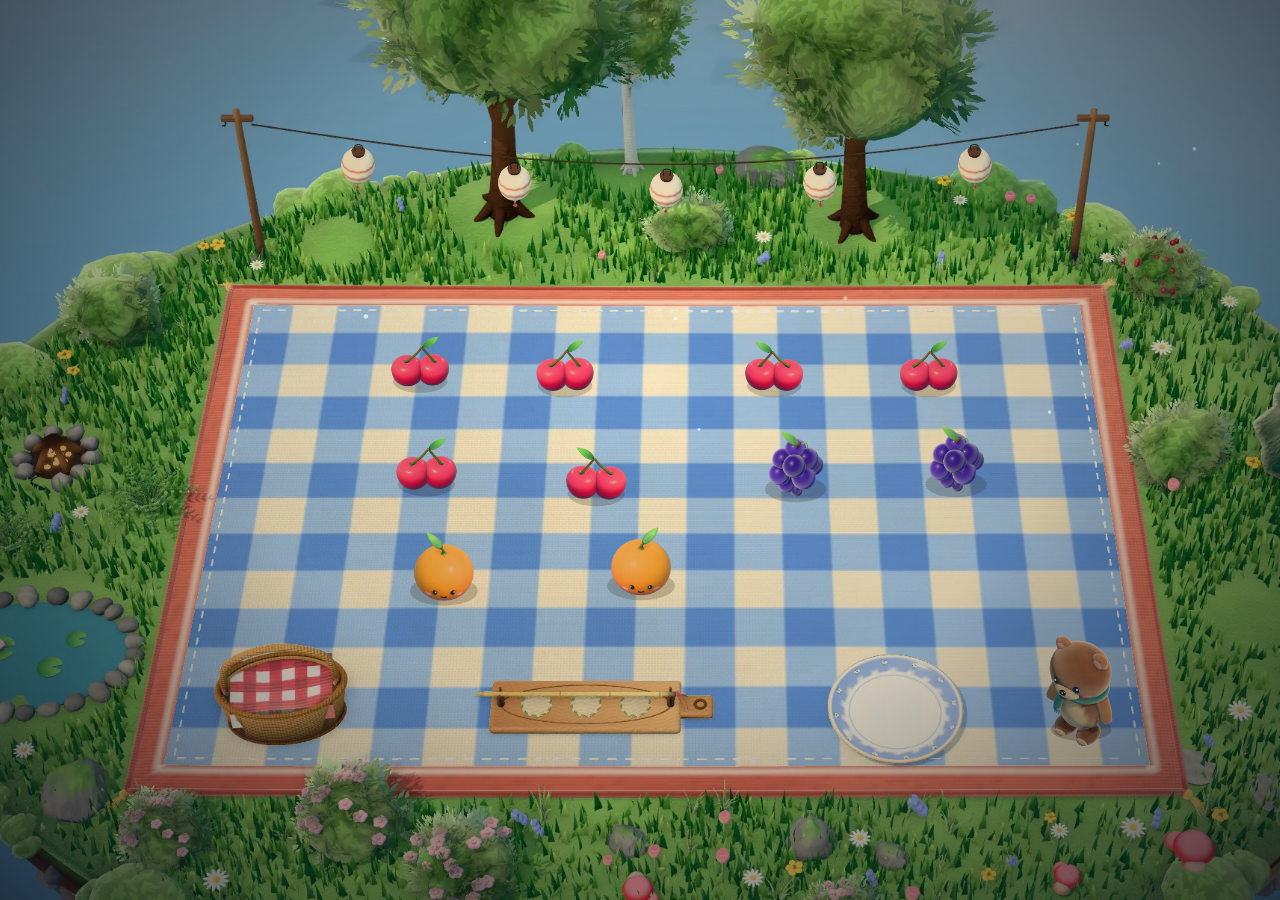
==== commit 6fa8c463: "Deploy The Lantern Picnic 1.3.0 (2026-09-30 16:41 UTC)" ====
--- a/index.html
+++ b/index.html
@@ -219,5 +219,5 @@
  </div>
 </div>
 <div id="coin-flights" aria-hidden="true"></div><div id="toast" role="status" aria-live="polite"></div>
-<script type="module" src="./js/lantern-main-HLRGHBD2.js"></script>
+<script type="module" src="./js/lantern-main-343YNGZG.js"></script>
 </body></html>
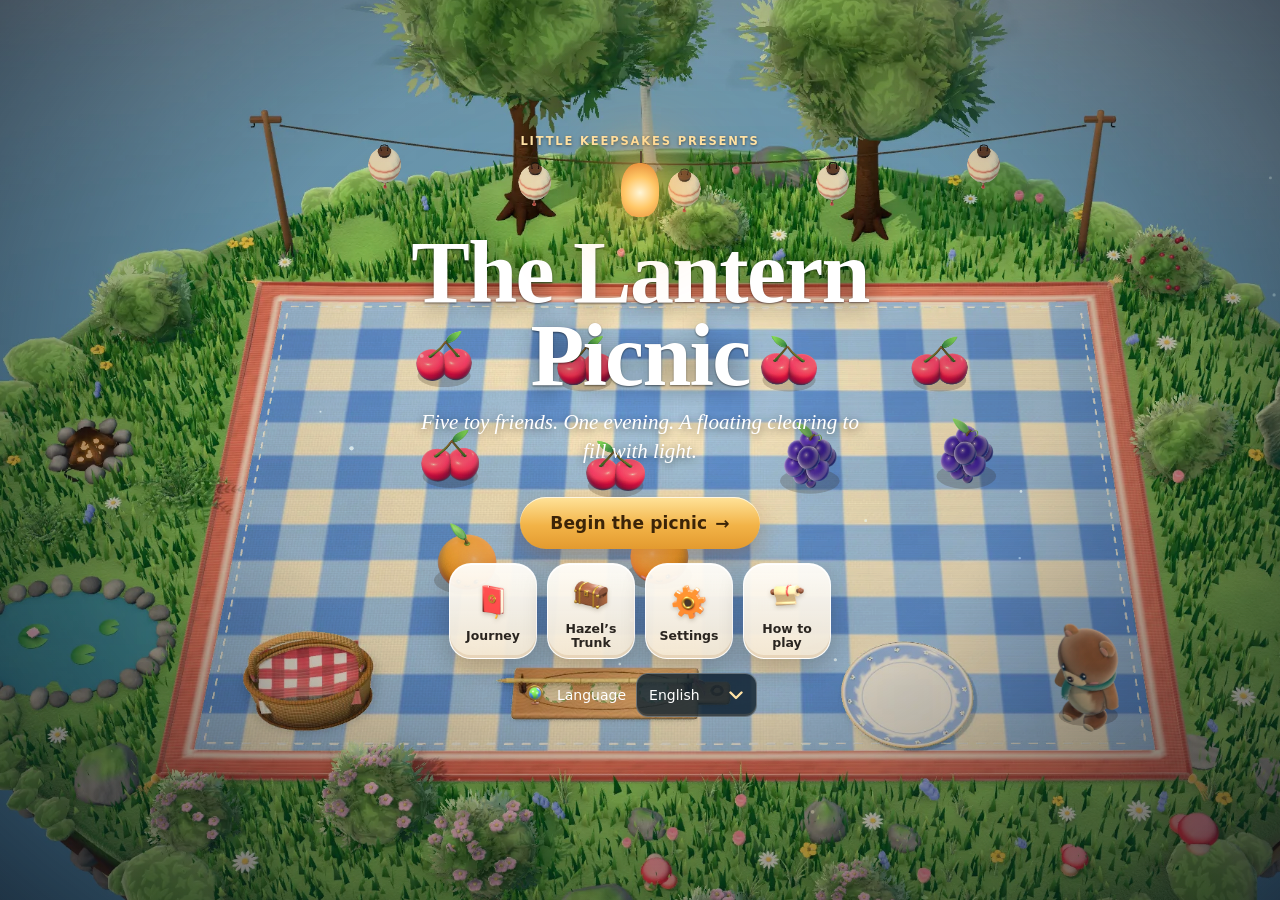
==== commit 17aff2da: "Deploy The Lantern Picnic 1.3.1 (2026-09-30 17:43 UTC)" ====
--- a/index.html
+++ b/index.html
@@ -219,5 +219,5 @@
  </div>
 </div>
 <div id="coin-flights" aria-hidden="true"></div><div id="toast" role="status" aria-live="polite"></div>
-<script type="module" src="./js/lantern-main-343YNGZG.js"></script>
+<script type="module" src="./js/lantern-main-6STEVVTH.js"></script>
 </body></html>
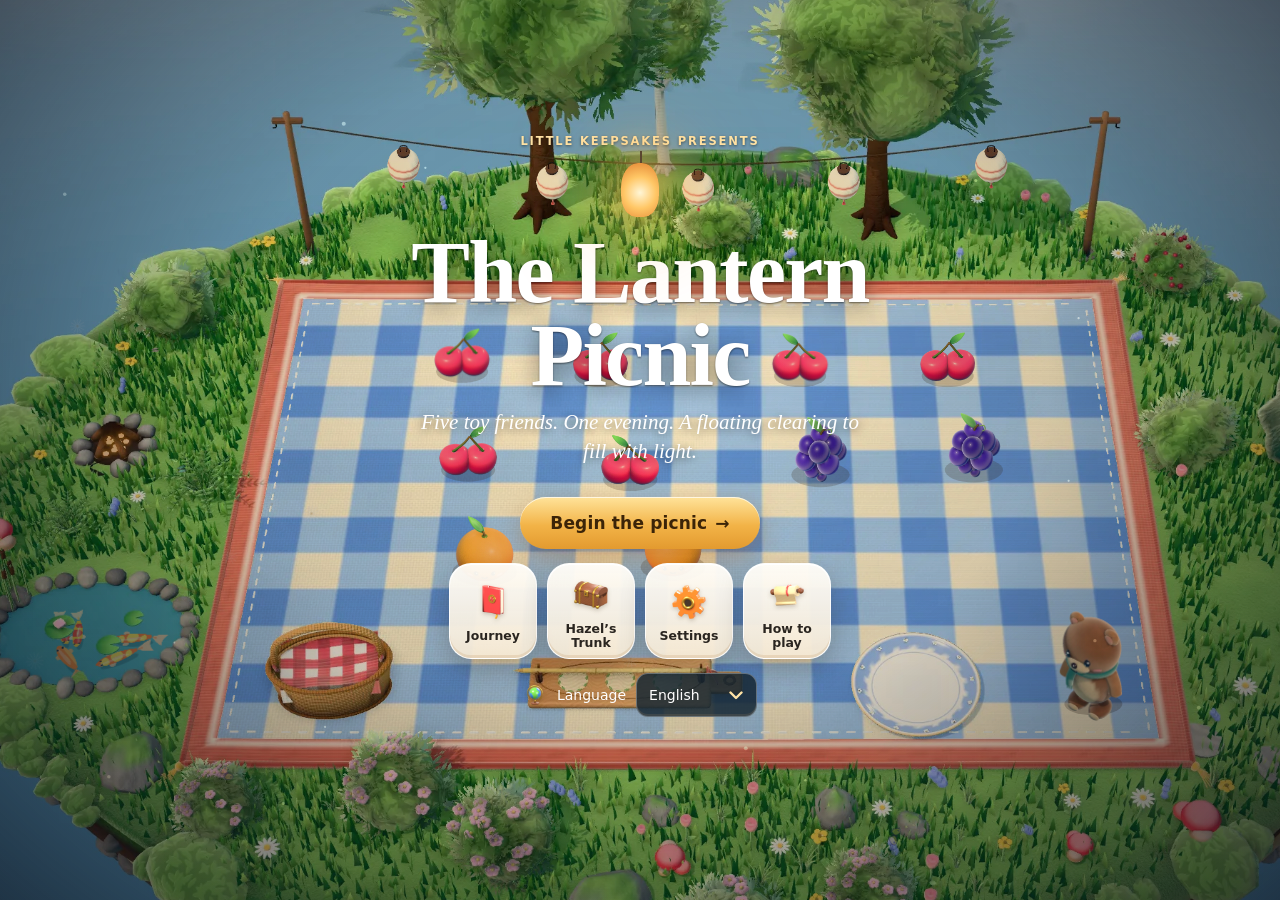
==== commit 68a68ca4: "Deploy The Lantern Picnic 1.4.0 (2026-10-01 05:14 UTC)" ====
--- a/index.html
+++ b/index.html
@@ -219,5 +219,5 @@
  </div>
 </div>
 <div id="coin-flights" aria-hidden="true"></div><div id="toast" role="status" aria-live="polite"></div>
-<script type="module" src="./js/lantern-main-6STEVVTH.js"></script>
+<script type="module" src="./js/lantern-main-FH5AS4BV.js"></script>
 </body></html>
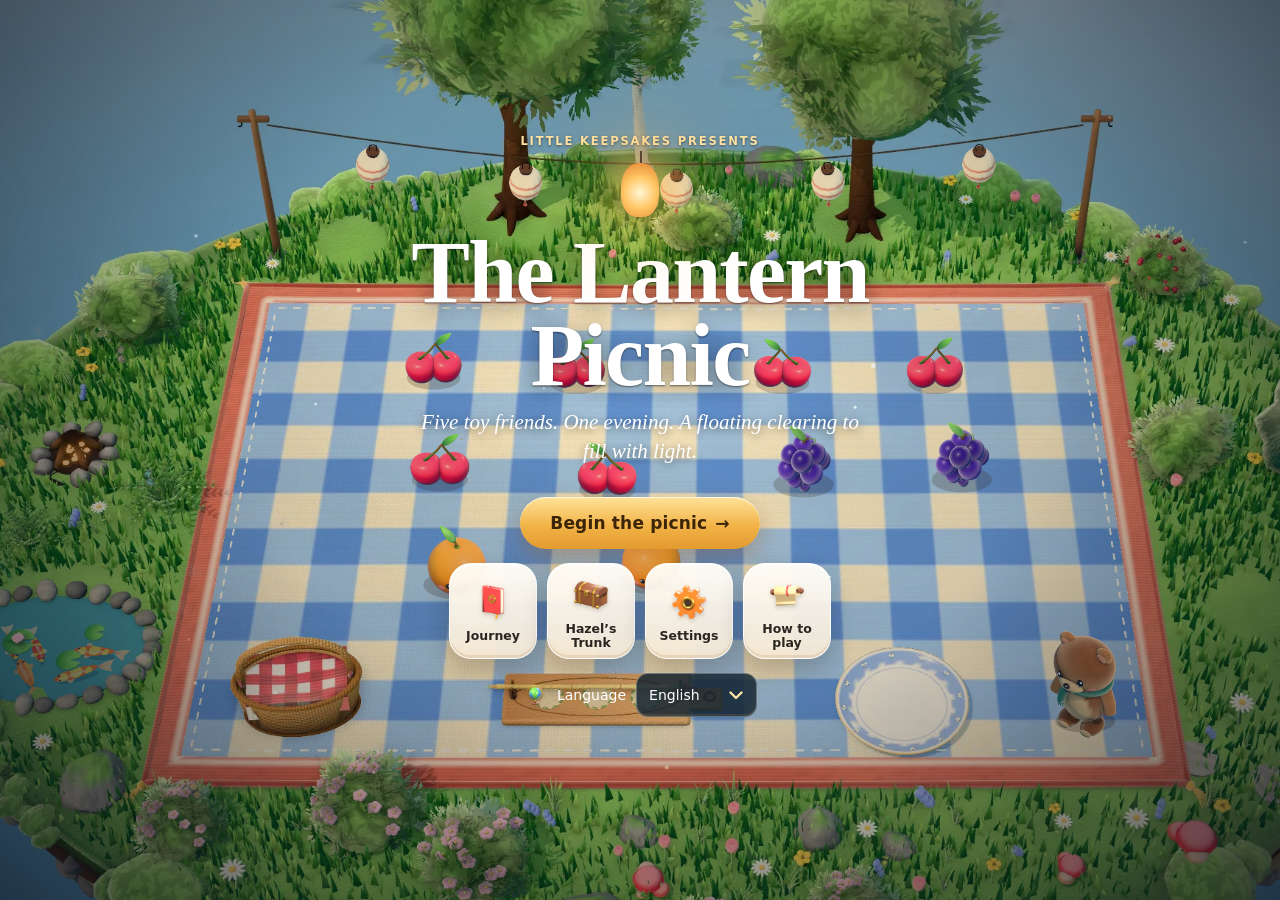
==== commit 5b7268ee: "Deploy The Lantern Picnic 1.4.1 (2026-10-01 05:43 UTC)" ====
--- a/index.html
+++ b/index.html
@@ -219,5 +219,5 @@
  </div>
 </div>
 <div id="coin-flights" aria-hidden="true"></div><div id="toast" role="status" aria-live="polite"></div>
-<script type="module" src="./js/lantern-main-FH5AS4BV.js"></script>
+<script type="module" src="./js/lantern-main-QW35JG6T.js"></script>
 </body></html>
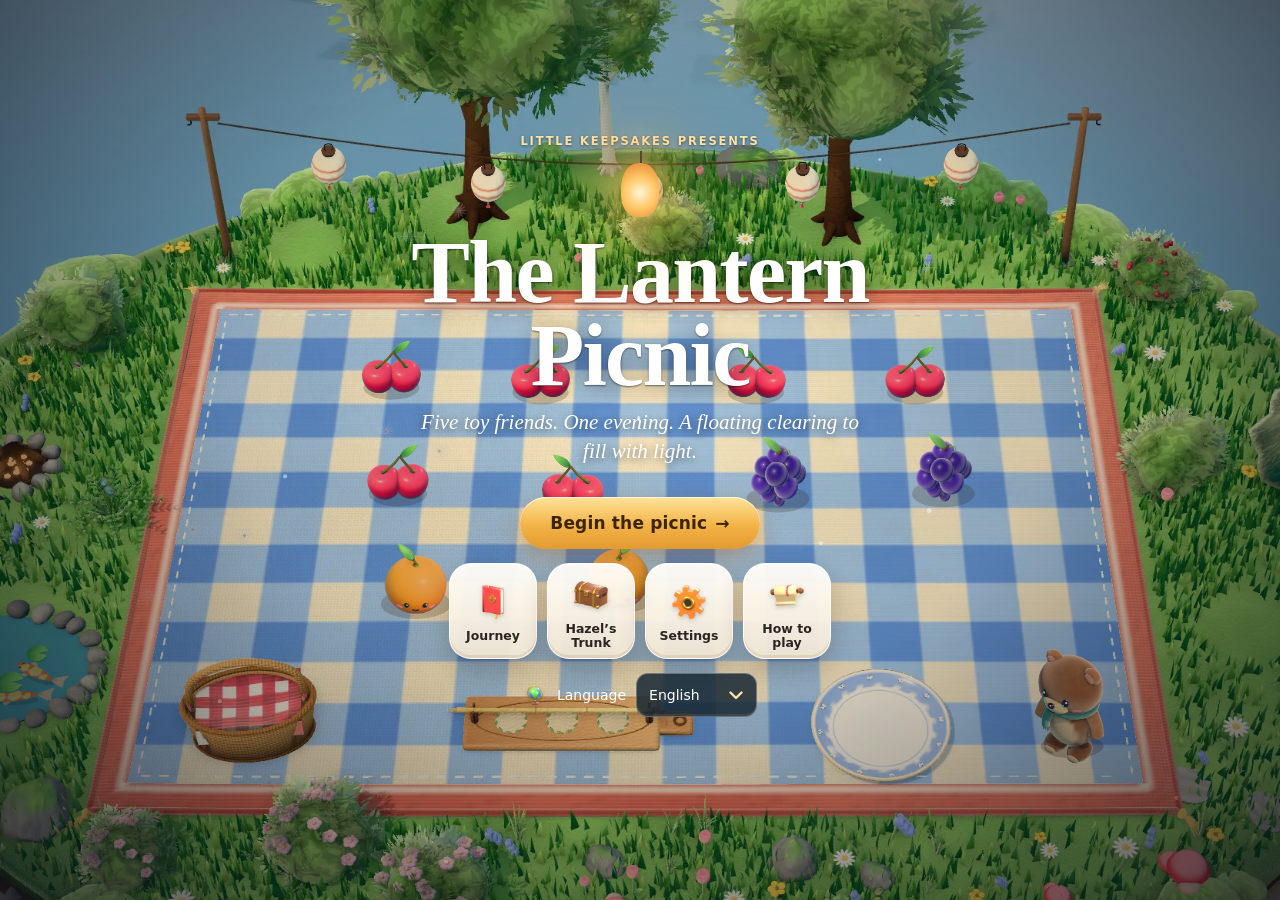
==== commit 6d6a92f1: "Deploy The Lantern Picnic 1.4.2 (2026-10-01 06:39 UTC)" ====
--- a/index.html
+++ b/index.html
@@ -219,5 +219,5 @@
  </div>
 </div>
 <div id="coin-flights" aria-hidden="true"></div><div id="toast" role="status" aria-live="polite"></div>
-<script type="module" src="./js/lantern-main-QW35JG6T.js"></script>
+<script type="module" src="./js/lantern-main-OSZ5ECZI.js"></script>
 </body></html>
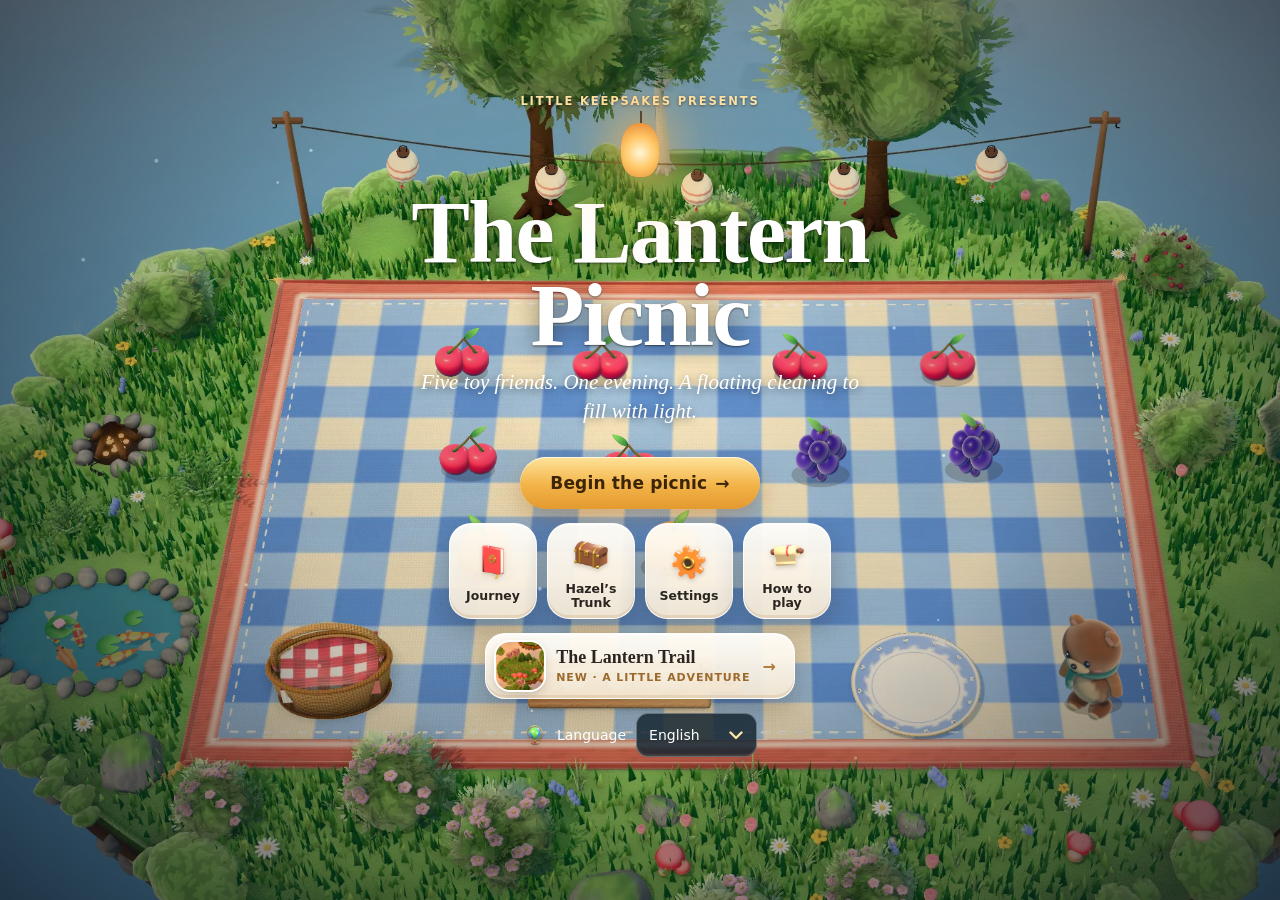
==== commit 3db44c72: "Deploy The Lantern Picnic 1.5.0 (2026-10-01 06:49 UTC) Co-Authored-By: Claude Opus 5.5 <noreply@anth" ====
--- a/index.html
+++ b/index.html
@@ -70,6 +70,7 @@
      <button id="settings-open" class="menu-tile"><img class="ui-icon" src="./assets/lantern-picnic/ui/settings.png" alt="" draggable="false"><span>Settings</span></button>
      <button id="help-open" class="menu-tile"><img class="ui-icon" src="./assets/lantern-picnic/ui/help.png" alt="" draggable="false"><span>How to play</span></button>
     </div>
+    <a id="trail-open" class="trail-tile" href="./trail.html"><img class="trail-door" src="./assets/lantern-picnic/trail/door.webp" width="48" height="48" alt="" draggable="false"><span><b>The Lantern Trail</b><small>New · a little adventure</small></span><span class="trail-arrow" aria-hidden="true">→</span></a>
    </div>
    <label class="language-field"><img class="ui-icon" src="./assets/lantern-picnic/ui/language.png" alt="" draggable="false"><span>Language</span> <select id="title-language" data-language aria-label="Language"><option value="en" lang="en">English</option><option value="vi" lang="vi">Tiếng Việt</option></select></label>
    <p class="title-foot" id="title-progress"></p>
@@ -219,5 +220,5 @@
  </div>
 </div>
 <div id="coin-flights" aria-hidden="true"></div><div id="toast" role="status" aria-live="polite"></div>
-<script type="module" src="./js/lantern-main-OSZ5ECZI.js"></script>
+<script type="module" src="./js/lantern-main-INXDHCD4.js"></script>
 </body></html>
--- a/lantern.css
+++ b/lantern.css
@@ -1 +1 @@
-:root{--display: "Iowan Old Style", "Palatino Linotype", Palatino, "Book Antiqua", Georgia, serif;--ui: ui-rounded, "SF Pro Rounded", "Nunito", "Segoe UI", system-ui, -apple-system, sans-serif;--ink: #2a2520;--ink-soft: #6f6255;--gold: #d99a33;--gold-hi: #ffd57a;--rose: #e2707f;--leaf: #5c9a58;--glass: rgba(255, 250, 241, .8);--glass-edge: rgba(255, 255, 255, .7);--glass-dark: rgba(22, 26, 38, .62);--shadow: 0 18px 48px rgba(24, 16, 10, .22), 0 2px 8px rgba(24, 16, 10, .12);--accent: #e8a23d;--pad: 16px;--tap: 44px;--paper: #fffaf1;--paper-2: #f5eadb;--line: #ead8bb;--wood: #9b6a2c;--top: env(safe-area-inset-top, 0px);--bottom: env(safe-area-inset-bottom, 0px);color-scheme:light}body[data-time=golden]{--accent: #e59a38}body[data-time=sunset]{--accent: #e2785a;--glass: rgba(255, 246, 240, .8)}body[data-time=dusk]{--accent: #b48be0;--glass: rgba(250, 247, 255, .8)}body[data-time=night]{--accent: #8fa8ff;--glass: rgba(246, 247, 255, .82)}*{box-sizing:border-box}html,body{margin:0;height:100%;overflow:hidden;background:#101a24;font-family:var(--ui);color:var(--ink);-webkit-font-smoothing:antialiased}button{font:inherit;color:inherit;cursor:pointer}button:disabled{cursor:default;opacity:.45}[hidden]{display:none!important}.eyebrow{font:700 11.5px/1.2 var(--ui);letter-spacing:.16em;color:#9b6a2c;text-transform:uppercase}@media(pointer:coarse){:root{--tap: 48px}}#stage{position:fixed;inset:0;overflow:hidden;overflow:clip}#canvas-wrap{position:absolute;inset:0}#picnic{display:block;width:100%;height:100%;touch-action:none;outline:none}#picnic.grabbing{cursor:grabbing!important}#picnic:focus-visible{box-shadow:inset 0 0 0 3px #ffd678cc}.glass,.invitation,.coin-counter,.icon-button,.world-label,#merge-preview,.forecast,.evolution,.bubble,dialog,.celebration,#toast,.glass-button{background:var(--glass);border:1px solid var(--glass-edge);backdrop-filter:blur(16px) saturate(1.35);-webkit-backdrop-filter:blur(16px) saturate(1.35);box-shadow:var(--shadow)}.icon-button{width:var(--tap);height:var(--tap);border-radius:50%;display:grid;place-items:center;font-size:18px;line-height:1;padding:0;transition:transform .18s,background .2s}.ui-icon{display:block;width:26px;height:26px;object-fit:contain;pointer-events:none;filter:drop-shadow(0 2px 2px rgba(60,35,10,.22))}.icon-button .ui-icon{width:30px;height:30px}.icon-button:disabled .ui-icon{filter:grayscale(.8) opacity(.6)}.icon-button:not(:disabled):hover{transform:translateY(-1px) scale(1.04);background:#fffdf8}.icon-button:not(:disabled):active{transform:scale(.94)}.icon-button.muted .ui-icon{filter:grayscale(.4) opacity(.75)}.primary-button{border:0;border-radius:999px;padding:13px 22px;min-height:var(--tap);font-weight:700;font-size:15px;letter-spacing:.01em;color:#3b2408;background:linear-gradient(180deg,#ffe39a,#f2b347 55%,#e39a2f);box-shadow:0 10px 24px #a05a1459,inset 0 1px #ffffffb3;display:inline-flex;gap:8px;align-items:center;justify-content:center;transition:transform .18s,box-shadow .2s,filter .2s}.primary-button:hover{transform:translateY(-1px);filter:brightness(1.04);box-shadow:0 14px 30px #a05a1466,inset 0 1px #ffffffb3}.primary-button:active{transform:scale(.97)}.primary-button span{transition:transform .2s}.primary-button:hover span{transform:translate(3px)}.primary-button.big{font-size:17px;padding:16px 30px}.glass-button{border-radius:999px;padding:10px 16px;min-height:var(--tap);font-weight:650;font-size:14px;color:var(--ink);display:inline-flex;gap:8px;align-items:center;justify-content:center}.glass-button:hover{background:#fffdf8}.text-button{background:none;border:0;color:var(--ink-soft);text-decoration:underline;text-underline-offset:3px;padding:8px 12px;min-height:var(--tap);font-size:14px}.hud{position:absolute;left:0;right:0;pointer-events:none;z-index:10;transition:opacity .5s,transform .6s cubic-bezier(.2,.8,.2,1)}.hud>*{pointer-events:auto}.hud-top{top:calc(var(--top) + var(--pad));padding:0 var(--pad);display:flex;justify-content:space-between;align-items:flex-start;gap:12px}body:not([data-screen=play]) .hud-top{opacity:0;transform:translateY(-24px);pointer-events:none}body:not([data-screen=play]) .hud-top>*{pointer-events:none}body:not([data-screen=play]) .hud-bottom,body:not([data-screen=play]) #world-labels{opacity:0;transform:translateY(24px);pointer-events:none}body:not([data-screen=play]) .hud-bottom>*{pointer-events:none}.invitation{width:336px;border-radius:24px;padding:14px 16px;position:relative}.card-head{display:flex;gap:12px;align-items:center}.guest-seal{width:56px;height:56px;border-radius:50%;flex:none;display:grid;place-items:center;overflow:hidden;background:radial-gradient(circle at 35% 30%,#fffaf0,#f4e3c4);box-shadow:0 0 0 3px #fff,0 0 0 5px var(--accent),0 6px 14px #00000026}.guest-seal img{width:52px;height:52px;object-fit:contain}.card-title{min-width:0;flex:1}.card-title h1{font:600 22px/1.08 var(--display);margin:3px 0 0;letter-spacing:-.01em}.card-toggle{width:32px;height:32px;font-size:16px;box-shadow:none;display:none}.story-line{font:italic 15px/1.35 var(--display);color:var(--ink-soft);margin:10px 2px 4px}.wish-block{display:grid;gap:8px;margin-top:10px}.orders{display:grid;gap:6px}.order{display:flex;align-items:center;gap:10px;padding:6px 10px 6px 6px;border-radius:14px;background:#fff9;transition:background .3s}.order img{filter:drop-shadow(0 2px 2px rgba(0,0,0,.15))}.order .copy{flex:1;min-width:0}.order strong{display:block;font-size:14.5px}.order small{color:var(--ink-soft);font-size:11.5px}.order-count{font:700 13px var(--ui);padding:4px 9px;border-radius:999px;background:#fff;box-shadow:inset 0 0 0 1.5px #ecd9b9}.order.done{background:linear-gradient(90deg,#a0d68c73,#fff9)}.order.done .order-count{background:var(--leaf);color:#fff;box-shadow:none}.secret-icon{width:36px;height:36px;flex:none;display:grid;place-items:center;border-radius:50%;font:700 18px var(--display);color:#fff;background:radial-gradient(circle at 35% 30%,#c9b3ff,#7c63c9);box-shadow:0 2px 6px #50328c4d}.order.secret{background:repeating-linear-gradient(135deg,#ffffff8c 0 8px,#f0e8ff8c 8px 16px)}.order.secret strong{font-style:italic;color:var(--ink-soft)}.order.riddle{background:linear-gradient(90deg,#d6c8ff80,#fff9)}.order.riddle strong{font:italic 14px/1.25 var(--display);white-space:normal}.order.revealed{animation:wish-reveal 1.2s cubic-bezier(.2,1.4,.4,1)}@keyframes wish-reveal{0%{transform:scale(.9);background:#ffe08ce6}60%{transform:scale(1.03)}}#merge-preview[data-kind=secret]{background:#f5eefff2}.skewer-order{padding:8px 10px;border-radius:14px;background:#fff9}.skewer-header{display:flex;justify-content:space-between;font-size:13.5px}.skewer-header small{font-weight:700;color:var(--ink-soft)}.skewer-slots{position:relative;display:flex;gap:14px;padding:6px 4px 0 8px}.skewer-slots .stick{position:absolute;left:0;right:10px;top:22px;height:4px;border-radius:4px;background:linear-gradient(90deg,#b78a4f,#e0c08b);z-index:0}.skewer-slot{position:relative;z-index:1;width:34px;height:34px;border-radius:50%;display:grid;place-items:center;background:#ffffffb3;box-shadow:inset 0 0 0 1.5px #d2b482b3}.skewer-slot img{opacity:.28;filter:grayscale(1);transition:all .3s}.skewer-slot.filled img{opacity:1;filter:none;transform:scale(1.1)}.par-meter{display:flex;align-items:center;gap:8px;margin-top:10px;font-size:12.5px;color:var(--ink-soft)}.par-meter strong{color:var(--ink)}.par-meter small{margin-left:auto;color:#b07a2a;font-weight:700}.par-stars{display:inline-flex;gap:2px}.par-stars i,.stars i{display:inline-block;width:14px;height:14px;background:#d9cdb8;clip-path:polygon(50% 0,61% 35%,98% 35%,68% 57%,79% 91%,50% 70%,21% 91%,32% 57%,2% 35%,39% 35%)}.par-stars i.on{background:linear-gradient(180deg,#ffe08a,#e9a531)}.keepsake-note{display:flex;gap:8px;align-items:center;margin-top:8px;font-size:12px;color:var(--ink-soft)}.keepsake-note span{color:var(--accent);font-size:16px}.keepsake-note p{margin:0}.invitation #continue{width:100%;margin-top:10px}.tools{display:flex;gap:10px;align-items:center}.coin-counter{display:flex;gap:8px;align-items:center;border-radius:999px;padding:5px 16px 5px 6px;min-width:120px}.coin-counter strong{display:block;font:700 19px/1 var(--ui);color:#6a4312}.coin-counter small{font-size:10.5px;color:var(--ink-soft);letter-spacing:.06em;text-transform:uppercase}.gold-coin{width:34px;height:34px;filter:drop-shadow(0 2px 2px rgba(120,70,10,.3))}#world-labels{position:absolute;inset:0;pointer-events:none;z-index:8;transition:opacity .4s}.world-label{position:absolute;left:0;top:0;pointer-events:auto;border-radius:14px;padding:5px 11px 6px;text-align:center;line-height:1.15;will-change:transform;transition:background .2s,opacity .3s}.world-label strong{display:block;font-size:12px}.world-label .short{display:none}.world-label small{font-size:11px;color:var(--ink-soft)}.icon-button,.world-label,.primary-button,.glass-button,.text-button{touch-action:manipulation}.world-label:hover{background:#fffdf6}#merge-preview{position:absolute;left:0;top:0;display:flex;gap:8px;align-items:center;padding:7px 14px 7px 8px;border-radius:16px;pointer-events:none;will-change:transform;font-size:12px}#merge-preview strong{display:block;font-size:13px;color:#7a4a10}#merge-preview small{color:var(--ink-soft)}#merge-preview[data-kind=wrong-skewer] strong{color:#b24b3c}#merge-preview:after{content:"";position:absolute;left:50%;bottom:-7px;width:14px;height:14px;margin-left:-7px;background:inherit;border-right:1px solid var(--glass-edge);border-bottom:1px solid var(--glass-edge);transform:rotate(45deg)}.hud-bottom{bottom:calc(var(--bottom) + 12px);display:flex;flex-direction:column;align-items:center;gap:8px;padding:0 var(--pad)}.forecast{display:flex;gap:8px;align-items:center;border-radius:999px;padding:5px 12px;font-size:12.5px}.forecast .supply{display:inline-flex;gap:2px}#gesture-hint{margin:0;max-width:640px;text-align:center;font:italic 15px/1.3 var(--display);color:#fffdf6;text-shadow:0 1px 2px rgba(0,0,0,.6),0 0 18px rgba(0,0,0,.35);min-height:20px}.evolution{display:flex;align-items:center;gap:2px;border-radius:22px;padding:6px 12px;max-width:calc(100vw - 24px);overflow-x:auto;scrollbar-width:none}.evolution::-webkit-scrollbar{display:none}.fruit-step{display:flex;flex-direction:column;align-items:center;min-width:46px;border-radius:12px;padding:2px 0;position:relative}.fruit-step small{font-size:10.5px;color:var(--ink-soft);white-space:nowrap}.fruit-step.unknown img{filter:brightness(0) opacity(.18)}.fruit-step.unknown small{opacity:.4}.fruit-step.needed{background:radial-gradient(circle,rgba(255,214,110,.55),transparent 70%)}.fruit-step.needed:after{content:"\2726";position:absolute;top:-3px;right:4px;font-size:10px;color:var(--gold)}.fruit-step.skewer:before{content:"";position:absolute;bottom:14px;left:8px;right:8px;height:2px;background:#c79a5c;border-radius:2px;opacity:.8}.evolution>i{color:#b8a78e;font-style:normal;font-size:13px}#bubbles{position:absolute;inset:0;pointer-events:none;z-index:9}.bubble{position:absolute;left:0;top:0;max-width:260px;border-radius:18px;padding:9px 14px 11px;font:15px/1.3 var(--display);animation:bubble-in .35s cubic-bezier(.2,1.4,.4,1);will-change:transform;background:#fffdf8f0}.bubble strong{display:block;font:700 10px var(--ui);letter-spacing:.14em;text-transform:uppercase;color:var(--accent);margin-bottom:2px}.bubble[data-friend=pip] strong{color:#2f8f80}.bubble[data-friend=momo] strong{color:#9a6fbc}.bubble[data-friend=nori] strong{color:#d0822b}.bubble[data-friend=juniper] strong{color:#3f6aa6}.bubble[data-friend=bramble] strong{color:#c9493f}.bubble:after{content:"";position:absolute;left:50%;bottom:-8px;width:16px;height:16px;margin-left:-8px;background:inherit;transform:rotate(45deg);border-right:1px solid var(--glass-edge);border-bottom:1px solid var(--glass-edge)}.bubble.leaving{animation:bubble-out .3s forwards}@keyframes bubble-in{0%{opacity:0;scale:.6}to{opacity:1;scale:1}}@keyframes bubble-out{to{opacity:0;scale:.8}}.title-screen{position:absolute;inset:0;z-index:20;display:grid;place-items:center;text-align:center;padding:24px;background:radial-gradient(ellipse at 50% 42%,#0a101e00,#0a101e26 45%,#080c18b8);animation:fade-in 1.2s ease}.title-inner{max-width:640px;color:#fff}.title-screen .eyebrow{color:#ffe3a6;text-shadow:0 1px 3px rgba(0,0,0,.5)}.title-screen h1{font:600 clamp(44px,8vw,88px)/.95 var(--display);margin:14px 0 10px;letter-spacing:-.02em;text-shadow:0 4px 24px rgba(0,0,0,.45),0 1px 2px rgba(0,0,0,.5)}.lantern-glyph{display:block;margin:0 auto 14px;width:38px;height:54px;border-radius:45% 45% 40% 40%;background:radial-gradient(circle at 50% 55%,#fff6d6,#ffc766 45%,#e27f2e);box-shadow:0 0 40px 12px #ffbe5a8c,0 0 90px 30px #ffaa4640;position:relative;animation:glow 3.2s ease-in-out infinite}.lantern-glyph:before{content:"";position:absolute;left:50%;top:-12px;width:2px;height:12px;background:#5a4630}.tagline{font:italic clamp(16px,2.4vw,21px)/1.4 var(--display);margin:0 auto 30px;max-width:460px;text-shadow:0 2px 10px rgba(0,0,0,.6)}.title-actions{display:grid;gap:14px;justify-items:center}.title-row{display:flex;gap:10px;flex-wrap:wrap;justify-content:center}.title-foot{margin-top:22px;font-size:13px;opacity:.85;text-shadow:0 1px 4px rgba(0,0,0,.6);min-height:18px}@keyframes glow{50%{box-shadow:0 0 52px 16px #ffbe5ab3,0 0 110px 40px #ffaa464d;transform:translateY(-3px) rotate(1deg)}}@keyframes fade-in{0%{opacity:0}}#letterbox i{position:absolute;left:0;right:0;height:9vh;background:#07090f;z-index:18;transition:transform .8s cubic-bezier(.6,0,.2,1);pointer-events:none}#letterbox i:first-child{top:0;transform:translateY(-100%)}#letterbox i:last-child{bottom:0;transform:translateY(100%)}body[data-screen=cinematic] #letterbox i,body[data-screen=ending] #letterbox i{transform:none}.chapter-card{position:absolute;left:50%;top:16vh;transform:translate(-50%);z-index:19;text-align:center;color:#fff;cursor:pointer;width:min(92vw,720px);animation:card-in 1.4s cubic-bezier(.2,.8,.2,1)}.chapter-card .eyebrow{color:#ffe3a6}.chapter-card h2{font:600 clamp(32px,5.6vw,60px)/1 var(--display);margin:10px 0 8px;text-shadow:0 4px 22px rgba(0,0,0,.55)}.chapter-card p{font:italic 18px var(--display);margin:0;text-shadow:0 2px 8px rgba(0,0,0,.6)}.skip-hint{display:block;margin-top:18px;opacity:.6;font-size:12px;letter-spacing:.1em;text-transform:uppercase}@keyframes card-in{0%{opacity:0;transform:translate(-50%,18px);letter-spacing:.04em}}.dialogue{position:absolute;left:50%;bottom:calc(9vh + 18px + var(--bottom));transform:translate(-50%);z-index:23;width:min(94vw,760px);display:grid;grid-template-columns:auto 1fr;grid-template-areas:"portrait body" "portrait controls";column-gap:16px;row-gap:6px;align-items:start;padding:16px 20px 12px 16px;border-radius:26px;background:#fffcf5f2;border:1px solid var(--glass-edge);box-shadow:0 22px 60px #0a081459,0 2px 8px #0a081426;cursor:pointer;animation:dialogue-in .45s cubic-bezier(.2,1.2,.4,1)}.dialogue-portrait{grid-area:portrait;width:76px;height:76px;border-radius:50%;overflow:hidden;background:radial-gradient(circle at 50% 35%,#fff,#f3e6d2);box-shadow:inset 0 0 0 3px var(--speaker, var(--accent)),0 6px 16px #28140a2e;display:grid;place-items:center}.dialogue-portrait img{width:88%;height:88%;object-fit:contain}.dialogue-portrait:empty{display:none}.dialogue-body{grid-area:body;min-height:58px}.dialogue-body strong{display:block;font:700 12px var(--ui);letter-spacing:.16em;text-transform:uppercase;color:var(--speaker, var(--accent));margin:2px 0 4px}.dialogue-body p{margin:0;font:19px/1.38 var(--display);color:var(--ink)}.dialogue.narrator{grid-template-columns:1fr;grid-template-areas:"body" "controls"}.dialogue.narrator .dialogue-body p{font-style:italic;color:var(--ink-soft)}.dialogue-controls{grid-area:controls;display:flex;justify-content:flex-end;align-items:center;gap:6px}.dialogue-controls .primary-button{padding:9px 20px;font-size:15px}.dialogue[data-speaker=pip]{--speaker: #2f8f80}.dialogue[data-speaker=momo]{--speaker: #9a6fbc}.dialogue[data-speaker=nori]{--speaker: #d0822b}.dialogue[data-speaker=juniper]{--speaker: #3f6aa6}.dialogue[data-speaker=bramble]{--speaker: #c9493f}.dialogue.typing .dialogue-controls .primary-button{opacity:.55}@keyframes dialogue-in{0%{opacity:0;transform:translate(-50%,24px)}}body.talking .hud-bottom,body.talking #world-labels,body.talking #bubbles{opacity:0;pointer-events:none}body.talking[data-screen=play] .hud-top{opacity:.35}.letter{position:absolute;inset:0;z-index:30;display:grid;place-items:center;padding:20px;background:radial-gradient(ellipse at 50% 50%,#140e0859,#080604b8);animation:fade-in .8s ease}.letter-paper{width:min(92vw,540px);max-height:88vh;max-height:calc(100dvh - 40px - var(--top) - var(--bottom));overflow:auto;overscroll-behavior:contain;padding:30px 34px 24px;border-radius:6px 6px 18px 18px;color:#3b2d20;text-align:left;background:linear-gradient(180deg,#ffffff80,#fff0 30%),repeating-linear-gradient(180deg,transparent 0 31px,rgba(120,90,60,.12) 31px 32px),#f8eedb;box-shadow:0 30px 80px #00000080,inset 0 0 60px #a06e322e;transform:rotate(-.6deg);animation:letter-in 1s cubic-bezier(.2,.9,.3,1)}.letter-paper .eyebrow{display:block;margin-bottom:14px;color:#a0692a}.letter-text p{font:italic 19px/32px var(--display);margin:0 0 8px}.letter-text p:first-child{font-style:normal;font-weight:600}.letter-text p.ps{font-size:16px;color:#6d5a47}.letter-sign{font:italic 600 20px var(--display);text-align:right;margin:10px 0 18px;color:#7a4b22}.letter-paper .primary-button{display:block;margin:0 auto;position:sticky;bottom:0;box-shadow:0 10px 24px #a05a1459,0 -18px 22px 10px #f8eedbf2,inset 0 1px #ffffffb3}@keyframes letter-in{0%{opacity:0;transform:translateY(40px) rotate(2deg) scale(.96)}}.journey-memory{display:block;margin-top:6px;font:italic 14px/1.4 var(--display);color:var(--ink-soft)}.journey-recipe{display:block;margin-top:6px;padding:6px 10px;border-radius:10px;background:#f5b94024;font:12.5px/1.35 var(--ui);color:#7a5520}.journey-recipe.locked{background:#0000000a;color:#9a8d7f}.celebration{position:absolute;left:50%;top:50%;transform:translate(-50%,-50%);z-index:22;width:min(92vw,440px);border-radius:30px;padding:26px 28px 20px;text-align:center;animation:pop-in .6s cubic-bezier(.2,1.3,.4,1)}.celebration h2{font:600 30px/1.08 var(--display);margin:8px 0 12px}.celebration p{font:italic 16px/1.4 var(--display);color:var(--ink-soft);margin:10px 0}.stars{display:flex;justify-content:center;gap:10px;margin:6px 0 4px}.stars i{width:54px;height:54px;transform:scale(0);transition:transform .45s cubic-bezier(.2,1.8,.4,1),background .3s}.stars i.on{background:linear-gradient(180deg,#fff0b0,#f5b940 55%,#de8d20);transform:scale(1);filter:drop-shadow(0 4px 6px rgba(170,100,10,.45))}.stars i.off{transform:scale(.82)}.stars i:nth-child(2){width:64px;height:64px;margin-top:-8px}.tally{display:flex;justify-content:center;gap:22px;margin:10px 0 6px}.tally div{display:grid}.tally dt{font-size:11px;letter-spacing:.12em;text-transform:uppercase;color:var(--ink-soft)}.tally dd{margin:0;font:700 20px var(--ui)}.keepsake-reveal{font-style:normal!important;font-family:var(--ui)!important;font-size:13.5px!important}.celebration .primary-button{margin-top:8px}@keyframes pop-in{0%{opacity:0;transform:translate(-50%,-44%) scale(.9)}}.ending{position:absolute;inset:0;z-index:21;display:grid;place-content:center;justify-items:center;text-align:center;color:#fff;padding:24px;animation:fade-in 1.6s ease;background:radial-gradient(ellipse at 50% 55%,transparent 20%,rgba(6,10,22,.55) 90%)}.ending .eyebrow{color:#ffe3a6}.ending h2{font:600 clamp(34px,6vw,64px)/1 var(--display);margin:12px 0;text-shadow:0 4px 24px rgba(0,0,0,.6)}.ending p{font:italic 18px/1.45 var(--display);max-width:560px;text-shadow:0 2px 10px rgba(0,0,0,.7)}.ending-stars{display:flex;gap:12px;margin:10px 0 22px;flex-wrap:wrap;justify-content:center}.ending-stars span{display:grid;justify-items:center;gap:2px;padding:8px 10px;border-radius:16px;background:#ffffff1f;backdrop-filter:blur(8px)}.ending-stars b{color:#ffd57a;letter-spacing:1px;font-size:13px}.ending-actions{display:flex;gap:12px;flex-wrap:wrap;justify-content:center}.ending .text-button{color:#fff}.credits{font:12px var(--ui)!important;opacity:.7;margin-top:26px}dialog{border-radius:26px;padding:26px 28px 22px;width:min(92vw,540px);max-height:86vh;max-height:calc(100dvh - 32px - var(--top) - var(--bottom));overflow:auto;overscroll-behavior:contain;color:var(--ink);background:#fffbf4f2}dialog::backdrop{background:#0a0e1866;backdrop-filter:blur(4px)}dialog[open]{animation:pop-dialog .35s cubic-bezier(.2,1.2,.4,1)}@keyframes pop-dialog{0%{opacity:0;transform:translateY(12px) scale(.97)}}dialog h2{font:600 28px/1.1 var(--display);margin:6px 0 10px}dialog p,dialog li{line-height:1.5;font-size:14.5px}dialog ol{padding-left:20px}.close-dialog{position:absolute;right:16px;top:16px;width:var(--tap);height:var(--tap);box-shadow:none}.keyboard-guide{font-size:13px!important;color:var(--ink-soft)}.menu-row{display:flex;gap:10px;flex-wrap:wrap;margin:4px 0 8px}.field{display:grid;gap:6px;font-weight:650;font-size:14px;margin:12px 0}select{font:inherit;padding:10px 12px;border-radius:12px;border:1px solid #e3d3b9;background:#fff}.sliders{display:grid;gap:10px;margin:14px 0}.sliders label{display:grid;grid-template-columns:130px 1fr;align-items:center;font-size:14px}.motion-setting{display:flex;gap:10px;align-items:center;margin:10px 0;font-size:14px}.settings-note{font-size:12.5px!important;color:var(--ink-soft)}.help-links{display:flex;flex-wrap:wrap;justify-content:space-between;align-items:center;gap:8px;margin-top:12px;font-size:13px}.help-links a{color:var(--ink-soft)}#back-to-play{width:100%;margin-top:8px}.journey-list{list-style:none;padding:0;margin:14px 0 0;display:grid;gap:10px}.journey-item{display:flex;gap:12px;align-items:center;padding:10px 12px;border-radius:18px;background:#ffffffbf;border-left:6px solid #f1c46a}.journey-item[data-time=golden]{border-color:#f0a24a}.journey-item[data-time=sunset]{border-color:#e6746a}.journey-item[data-time=dusk]{border-color:#9a7fd1}.journey-item[data-time=night]{border-color:#445fb8}.journey-item.current{box-shadow:0 0 0 2px var(--gold)}.journey-item.locked{opacity:.55}.journey-portrait{width:52px;height:52px;border-radius:50%;display:grid;place-items:center;background:#f6ecdb;flex:none}.journey-portrait b{font:700 20px var(--display);color:#b9a584}.journey-copy{flex:1;display:grid;min-width:0}.journey-copy small{font-size:11.5px;letter-spacing:.12em;text-transform:uppercase;color:var(--ink-soft)}.journey-copy strong{font:600 17px var(--display)}.journey-copy em{font-style:normal;font-size:12.5px;color:#a0702a}.loading{position:fixed;inset:0;z-index:50;display:grid;place-items:center;background:#0e1522;color:#fff;transition:opacity .9s ease,visibility .9s}.loading-art{position:absolute;inset:0;background:url(./assets/lantern-picnic/keyart.webp) center/cover no-repeat,radial-gradient(ellipse at 50% 60%,#2d3f5e,#0e1522 70%);opacity:.75;filter:saturate(1.05);animation:slow-zoom 30s ease-out forwards}.loading:after{content:"";position:absolute;inset:0;background:radial-gradient(ellipse at 50% 55%,#080c161a,#080c16cc)}.loading-inner{position:relative;z-index:1;text-align:center;width:min(80vw,360px)}.loading .eyebrow{color:#ffe3a6}.loading-title{font:600 40px/1 var(--display);margin:10px 0 22px;text-shadow:0 4px 20px rgba(0,0,0,.6)}.progress{height:6px;border-radius:6px;background:#ffffff2e;overflow:hidden}.progress i{display:block;height:100%;width:0;border-radius:6px;background:linear-gradient(90deg,#ffcf6b,#fff0b8);box-shadow:0 0 14px #ffcf6b;transition:width .3s}#loading-text{font:italic 15px var(--display);opacity:.85;margin-top:14px}.loading.loaded{opacity:0;visibility:hidden;pointer-events:none}.loading.loaded .loading-inner{opacity:0;transition:opacity .2s}.title-screen .title-inner{transition:opacity .7s ease,transform .7s cubic-bezier(.2,.8,.2,1)}body:not(.revealed) .title-screen .title-inner{opacity:0;transform:translateY(10px)}.loading.failed .progress{display:none}.loading .text-button{color:#fff}.loading a{color:#ffe3a6}@keyframes slow-zoom{to{transform:scale(1.08)}}#toast{position:fixed;left:50%;bottom:calc(var(--bottom) + 150px);transform:translate(-50%,20px);z-index:30;border-radius:999px;padding:10px 18px;font-size:14px;opacity:0;pointer-events:none;transition:opacity .3s,transform .3s}#toast.visible{opacity:1;transform:translate(-50%)}#coin-flights{position:fixed;inset:0;pointer-events:none;z-index:40}.flying-coin{position:absolute;left:0;top:0;width:34px;height:34px;will-change:transform,opacity;filter:drop-shadow(0 3px 3px rgba(116,72,23,.3))}body.booting .hud,body.booting #world-labels{opacity:0}body.quiet *,body.quiet *:before,body.quiet *:after{animation-duration:.01ms!important;transition-duration:.01ms!important}@media(max-width:979px){.hud-top{flex-direction:row}.invitation{width:auto;flex:1;max-width:520px;padding:10px 12px;border-radius:20px}.card-toggle{display:grid}.guest-seal{width:42px;height:42px;box-shadow:0 0 0 2px #fff,0 0 0 4px var(--accent)}.guest-seal img{width:40px;height:40px}.card-title h1{font-size:17px}.story-line,.keepsake-note{display:none}.invitation.expanded .story-line,.invitation.expanded .keepsake-note{display:flex}.invitation.expanded .story-line{display:block}.wish-block{grid-template-columns:1fr 1fr;gap:6px;margin-top:8px}.order{padding:3px 6px 3px 3px;gap:6px}.order img{width:28px;height:28px}.order small{display:none}.order strong{font-size:12.5px}.order-count{font-size:11px;padding:2px 6px}.skewer-order{padding:4px 8px}.skewer-header{font-size:12px}.skewer-slot{width:26px;height:26px}.skewer-slot img{width:22px;height:22px}.skewer-slots{gap:8px;padding-top:3px}.skewer-slots .stick{top:15px}.par-meter{margin-top:6px;font-size:11.5px}.tools{flex-direction:column;align-items:flex-end;gap:8px}.coin-counter{min-width:0;padding:4px 10px 4px 4px}.coin-counter small{display:none}.coin-counter strong{font-size:16px}.gold-coin{width:28px;height:28px}.icon-button{width:44px;height:44px;font-size:17px}.card-toggle{width:44px;height:44px}.world-label{padding:4px 9px 5px;border-radius:12px}.world-label strong{font-size:12px}.world-label small{font-size:11px}.fruit-step{min-width:38px}.fruit-step img{width:26px;height:26px}.fruit-step small{display:none}#gesture-hint{font-size:13.5px}}@media(max-width:560px),(max-height:520px)and (orientation:landscape){.world-label small,.world-label .long{display:none}.world-label .short{display:inline}.world-label{min-height:36px;padding:6px 12px;display:grid;place-items:center}.world-label strong{font-size:13px}#gesture-hint{position:absolute;left:50%;bottom:calc(100% + 8px);width:max-content;max-width:min(340px,calc(100vw - 32px));padding:7px 14px;border-radius:14px;background:#1e1812a8;backdrop-filter:blur(8px);-webkit-backdrop-filter:blur(8px);font-size:13.5px;line-height:1.3;opacity:0;transform:translate(-50%,6px);transition:opacity .35s,transform .35s;pointer-events:none;min-height:0}#gesture-hint.show{opacity:1;transform:translate(-50%)}.celebration{padding:18px 18px 14px;max-height:calc(100dvh - 24px);overflow:auto}.celebration h2{font-size:23px;margin:6px 0 8px}.stars i{width:44px;height:44px}.stars i:nth-child(2){width:52px;height:52px}.bubble{max-width:210px;font-size:14px}.letter-paper{padding:22px 20px 14px}.letter-text p{font-size:16.5px;line-height:26px}.letter-sign{font-size:17px;margin:6px 0 12px}}@media(max-width:560px){:root{--pad: 10px}.hud-top{gap:8px}.invitation{padding:7px 8px 8px 10px;border-radius:18px;min-width:0}.card-head{gap:8px}.guest-seal{width:36px;height:36px}.guest-seal img{width:34px;height:34px}.card-title h1{font-size:15px;white-space:nowrap;overflow:hidden;text-overflow:ellipsis}.card-toggle{margin:-6px -4px -6px 0}.wish-block{grid-template-columns:minmax(0,1fr) auto;gap:6px;margin-top:6px}.orders{display:flex;flex-wrap:wrap;gap:4px;min-width:0}.order{flex:1 1 96px;min-width:0;padding:3px 6px 3px 3px}.order .copy strong{white-space:nowrap;overflow:hidden;text-overflow:ellipsis;font-size:12px}.order.riddle,.order.secret{flex-basis:100%}.order.riddle strong{font-size:12.5px;white-space:normal}.skewer-order{padding:3px 7px;display:grid;align-content:center}.skewer-header,.skewer-header small{font-size:11px;gap:6px}.skewer-slot{width:24px;height:24px}.skewer-slot img{width:20px;height:20px}.skewer-slots{gap:5px;padding:2px 2px 0 4px}.skewer-slots .stick{top:13px}.par-meter{display:none}.invitation.expanded .par-meter{display:flex}.tools{display:grid;grid-template-columns:44px 44px;grid-template-areas:"coin coin" "sound menu";gap:6px;align-content:start;justify-items:stretch}.coin-counter{grid-area:coin;justify-content:center;padding:4px 8px 4px 4px;min-height:40px}#sound{grid-area:sound}#menu{grid-area:menu}#undo{position:fixed;left:10px;bottom:calc(var(--bottom) + 48px);z-index:11}.hud-bottom{bottom:calc(var(--bottom) + 8px);gap:6px}.forecast{font-size:12px;padding:4px 10px;min-height:36px;max-width:calc(100vw - 132px)}.forecast .eyebrow{display:none}.evolution{padding:4px 8px}.fruit-step{min-width:32px}.fruit-step img{width:24px;height:24px}}@media(max-width:360px){#chapter-number{display:none}.order:not(.riddle):not(.secret) .copy{display:none}.order{flex:0 1 auto;gap:4px}}@media(max-height:520px)and (orientation:landscape){.hud-top{top:calc(var(--top) + 8px);align-items:flex-start;padding:0 max(8px,env(safe-area-inset-right,0px)) 0 max(8px,env(safe-area-inset-left,0px))}.invitation{width:220px;max-width:220px;flex:none;max-height:calc(100dvh - 16px);overflow-y:auto;padding:8px 10px}#chapter-number{display:block;white-space:nowrap;overflow:hidden;text-overflow:ellipsis;letter-spacing:.08em}.card-title h1{font-size:15px}.guest-seal{width:36px;height:36px}.guest-seal img{width:34px;height:34px}.wish-block{grid-template-columns:1fr;gap:5px;margin-top:6px}.orders{display:grid;gap:4px}.par-meter{display:flex;font-size:11px;margin-top:5px}.tools{flex-direction:column;align-items:flex-end;gap:6px}.coin-counter small{display:none}.hud-bottom{bottom:calc(var(--bottom) + 6px);left:234px;right:64px}.evolution,.forecast{display:none}.title-screen h1{font-size:40px;margin:6px 0}.tagline{margin-bottom:14px}.lantern-glyph{display:none}}@media(prefers-reduced-motion:reduce){.loading-art,.lantern-glyph{animation:none}}.language-field{display:flex;align-items:center;justify-content:center;gap:12px;margin:14px 0;font-size:14px}.language-field select{min-height:44px;padding:8px 32px 8px 12px;border:1px solid var(--edge, #ffffff30);border-radius:12px;color:var(--ink);background:#fff;font:inherit}.title-screen .language-field select{color:#fff;background:#172733}.language-field select:focus-visible{outline:2px solid #ffdb8b;outline-offset:3px}#settings-dialog .language-field{justify-content:space-between}:lang(vi) .eyebrow{letter-spacing:.12em}:lang(vi) .title-inner h1{line-height:1.15}@media(max-width:560px){:lang(vi) .title-row{gap:6px}:lang(vi) .title-row button{padding-inline:10px}.language-field{margin:10px 0}}@media(max-width:560px){.invitation:has(.order.riddle,.order.secret) .wish-block{grid-template-columns:minmax(0,1fr)}.invitation:has(.order.riddle,.order.secret) .skewer-order{grid-template-columns:1fr auto;gap:8px;align-items:center}.order.riddle .secret-icon{width:24px;font-size:15px}}.menu-tile{display:grid;place-items:center;align-content:center;gap:6px;width:88px;min-height:88px;padding:10px 6px 8px;border-radius:22px;color:var(--ink);font:700 12.5px/1.15 var(--ui);text-align:center;border:1px solid rgba(255,255,255,.85);background:linear-gradient(180deg,#fffdf8f5,#f4e8d4f0);box-shadow:0 10px 24px #1e120838,inset 0 -3px #be966438,inset 0 1px #fff;transition:transform .18s,box-shadow .2s;touch-action:manipulation}.menu-tile .ui-icon{width:42px;height:42px}.menu-tile:hover{transform:translateY(-2px);box-shadow:0 14px 30px #1e120842,inset 0 -3px #be966438,inset 0 1px #fff}.menu-tile:active{transform:translateY(1px) scale(.97)}.menu-tile:focus-visible,.icon-button:focus-visible,.primary-button:focus-visible,.glass-button:focus-visible,.shop-tabs button:focus-visible{outline:3px solid #ffd06b;outline-offset:3px}.menu-tile.small{width:auto;min-height:76px;flex:1;font-size:12px}.menu-tile.small .ui-icon{width:34px;height:34px}.title-row,.title-screen .language-field{gap:10px}.title-screen .language-field .ui-icon{width:24px;height:24px}.tools .icon-button{box-shadow:0 8px 20px #18100a33,inset 0 -2px #be966433}.trunk-button .ui-icon{width:32px;height:32px}.coin-counter .gold-coin{width:34px;height:34px;object-fit:contain}.invitation #continue{min-height:var(--tap)}.card-toggle .ui-icon{width:22px;height:22px;transition:transform .25s}.invitation.expanded .card-toggle .ui-icon{transform:rotate(180deg)}dialog.sheet{padding:0 22px 22px;background:linear-gradient(180deg,#fffcf6,#fbf3e6);border:1px solid rgba(255,255,255,.9)}.sheet-head{position:sticky;top:0;z-index:3;display:grid;grid-template-columns:auto minmax(0,1fr) auto;align-items:center;gap:12px;margin:0 -22px 12px;padding:16px 16px 12px 22px;background:linear-gradient(180deg,#fffcf6 70%,#fffcf6eb);border-bottom:1px solid var(--line)}.sheet-head h2{margin:3px 0 0;font-size:25px;line-height:1.08}.sheet-icon{width:52px;height:52px;border-radius:16px;display:grid;place-items:center;background:radial-gradient(circle at 40% 30%,#fff,#f3e3c6);box-shadow:inset 0 0 0 1px var(--line)}.sheet-icon .ui-icon{width:40px;height:40px}.sheet .close-dialog{position:static;background:#fff;border:1px solid var(--line)}.sheet .close-dialog .ui-icon{width:22px;height:22px}#help-dialog ol{margin-top:4px}#help-dialog li{margin-bottom:6px}.quick-links{display:flex;gap:8px;margin:2px 0 6px}.setting-group{margin:12px 0;padding:2px 14px;border-radius:18px;background:#ffffffb8;border:1px solid var(--line)}.setting-group h3{margin:12px 2px 2px;font:700 12px/1 var(--ui);letter-spacing:.14em;text-transform:uppercase;color:var(--wood)}.toggle-row,.slider-row,.select-row{display:grid;grid-template-columns:28px minmax(0,1fr) auto;align-items:center;gap:12px;min-height:54px;margin:0;padding:4px 0;font-size:15px;font-weight:650;border-top:1px solid rgba(234,216,187,.7)}.setting-group h3+.toggle-row,.setting-group h3+.slider-row,.setting-group h3+.select-row{border-top:0}.slider-row{grid-template-columns:28px 118px minmax(0,1fr)}.toggle-row small{display:block;margin-top:2px;font-size:12.5px;font-weight:500;color:var(--ink-soft)}.toggle-row .ui-icon,.slider-row .ui-icon,.select-row .ui-icon{width:28px;height:28px}#settings-dialog .language-field{margin:0;justify-content:stretch;font-size:15px}.select-row select{min-width:0;max-width:200px}select{min-height:var(--tap);padding:8px 36px 8px 14px;border-radius:14px;border:1px solid #e3d3b9;font:600 14.5px var(--ui);color:var(--ink);cursor:pointer;appearance:none;-webkit-appearance:none;background:#fff url("data:image/svg+xml,%3Csvg xmlns='http://www.w3.org/2000/svg' width='14' height='9' viewBox='0 0 14 9'%3E%3Cpath d='M1.5 1.5 7 7l5.5-5.5' fill='none' stroke='%239b6a2c' stroke-width='2.4' stroke-linecap='round' stroke-linejoin='round'/%3E%3C/svg%3E") no-repeat right 13px center;box-shadow:inset 0 -2px #be966426}.title-screen .language-field select{background-color:#172733d9;color:#fff;border-color:#ffffff4d}input[type=range]{-webkit-appearance:none;appearance:none;width:100%;height:34px;margin:0;background:transparent;cursor:pointer;--fill: 50%}input[type=range]::-webkit-slider-runnable-track{height:10px;border-radius:10px;background:linear-gradient(90deg,#f0b545 var(--fill),#eadcc5 var(--fill));box-shadow:inset 0 1px 2px #5a3c1440}input[type=range]::-moz-range-track{height:10px;border-radius:10px;background:#eadcc5;box-shadow:inset 0 1px 2px #5a3c1440}input[type=range]::-moz-range-progress{height:10px;border-radius:10px;background:#f0b545}input[type=range]::-webkit-slider-thumb{-webkit-appearance:none;width:28px;height:28px;margin-top:-9px;border-radius:50%;border:3px solid #fff;background:radial-gradient(circle at 35% 30%,#ffe9a6,#eba336);box-shadow:0 3px 8px #78460a59}input[type=range]::-moz-range-thumb{width:22px;height:22px;border-radius:50%;border:3px solid #fff;background:radial-gradient(circle at 35% 30%,#ffe9a6,#eba336);box-shadow:0 3px 8px #78460a59}input[type=range]:focus-visible{outline:3px solid #ffd06b;outline-offset:2px;border-radius:12px}input[type=checkbox][role=switch]{-webkit-appearance:none;appearance:none;position:relative;width:54px;height:32px;margin:0;border-radius:999px;cursor:pointer;background:#d8cbb6;box-shadow:inset 0 2px 4px #50371440;transition:background .2s}input[type=checkbox][role=switch]:before{content:"";position:absolute;top:3px;left:3px;width:26px;height:26px;border-radius:50%;background:#fff;box-shadow:0 2px 5px #3c280a4d;transition:transform .22s cubic-bezier(.3,1.4,.5,1)}input[type=checkbox][role=switch]:checked{background:linear-gradient(180deg,#f7c65a,#e79a2f)}input[type=checkbox][role=switch]:checked:before{transform:translate(22px)}input[type=checkbox][role=switch]:focus-visible{outline:3px solid #ffd06b;outline-offset:2px}.settings-note{margin:2px 0 12px}.sheet-foot{display:flex;flex-wrap:wrap;justify-content:space-between;align-items:center;gap:8px;margin-top:14px}.danger-button{display:inline-flex;align-items:center;gap:8px;min-height:var(--tap);padding:8px 16px 8px 10px;border-radius:999px;border:1px solid #ecc3b6;background:#fff6f2;color:#a8412f;font-weight:700;font-size:14px}.danger-button .ui-icon{width:26px;height:26px}.danger-button.armed{background:#c9573f;color:#fff;border-color:#c9573f}.text-link{display:inline-flex;align-items:center;min-height:var(--tap);padding:0 6px;color:var(--ink-soft);font-size:13.5px}.shop-intro{margin:0 0 12px;color:var(--ink-soft)}.shop-bar{display:flex;flex-wrap:wrap;gap:10px;align-items:center;justify-content:space-between;margin-bottom:12px}.shop-purse{display:inline-flex;align-items:center;gap:8px;min-height:var(--tap);padding:4px 16px 4px 6px;border-radius:999px;background:#fff;border:1px solid var(--line);box-shadow:inset 0 -2px #be966426}.shop-purse .gold-coin{width:32px;height:32px}.shop-purse strong{font:800 20px var(--ui);color:#6a4312}.shop-purse small{font-size:12px;color:var(--ink-soft)}.shop-purse.bump{animation:purse-bump .5s cubic-bezier(.2,1.6,.4,1)}@keyframes purse-bump{40%{transform:scale(1.08)}}.shop-tabs{display:inline-flex;padding:4px;gap:4px;border-radius:999px;background:#efe3cf;box-shadow:inset 0 1px 3px #5a3c142e}.shop-tabs button{min-height:calc(var(--tap) - 8px);padding:0 16px;border:0;border-radius:999px;background:transparent;font-weight:700;font-size:14px;color:var(--ink-soft)}.shop-tabs button[aria-selected=true]{background:#fff;color:var(--ink);box-shadow:0 2px 6px #5a3c1433}.shop-list{list-style:none;margin:0;padding:0;display:grid;grid-template-columns:repeat(2,minmax(0,1fr));gap:12px}.shop-card{display:grid;grid-template-rows:auto auto 1fr auto;gap:6px;padding:10px 10px 12px;border-radius:22px;text-align:center;background:#fff;border:2px solid var(--line);box-shadow:0 6px 16px #3c280a14;transition:border-color .2s,transform .2s}.shop-card.equipped{border-color:#eba336;box-shadow:0 0 0 3px #eba33633,0 6px 16px #3c280a1a}.shop-art{position:relative;display:grid;place-items:center;aspect-ratio:1.25;border-radius:16px;overflow:hidden;background:radial-gradient(circle at 50% 40%,#fffaf0,#f1e2c8)}.shop-card[data-kind=lantern] .shop-art{background:radial-gradient(circle at 50% 45%,#4a4f7a,#262a45)}.shop-art img{width:86%;height:86%;object-fit:contain}.shop-badge{position:absolute;top:8px;left:8px;padding:3px 9px;border-radius:999px;font:700 11.5px var(--ui);background:#eba336;color:#fff;box-shadow:0 2px 6px #78460a4d}.shop-card strong{font:600 16px/1.15 var(--display)}.shop-card small{font-size:12.5px;line-height:1.35;color:var(--ink-soft)}.shop-card .primary-button,.shop-card .glass-button{width:100%;padding:8px 10px;font-size:14px}.shop-card .primary-button .gold-coin{width:22px;height:22px}.shop-card .primary-button:disabled{filter:grayscale(.55);opacity:.75}.shop-card .in-use{display:grid;place-items:center;min-height:var(--tap);font-weight:700;color:#a06a18}.shop-card.just-bought{animation:shop-pop .7s cubic-bezier(.2,1.5,.4,1)}@keyframes shop-pop{30%{transform:scale(1.05) rotate(-1deg)}}.ending-actions .glass-button .ui-icon{width:26px;height:26px}@media(max-width:560px){dialog.sheet{width:100%;max-width:100%;margin:auto 0 0;border-radius:26px 26px 0 0;padding:0 16px calc(18px + var(--bottom));max-height:calc(100dvh - 24px - var(--top));animation:sheet-up .38s cubic-bezier(.2,1,.3,1)}.sheet-head{margin:0 -16px 10px;padding:18px 12px 10px 16px}.sheet-head:before{content:"";position:absolute;left:50%;top:6px;width:40px;height:4px;margin-left:-20px;border-radius:4px;background:#e0cfb3}.sheet-head h2{font-size:22px}.sheet-icon{width:44px;height:44px;border-radius:14px}.sheet-icon .ui-icon{width:34px;height:34px}.slider-row{grid-template-columns:28px 96px minmax(0,1fr)}.shop-list{gap:10px}.shop-card{padding:8px 8px 10px;border-radius:18px}.shop-card strong{font-size:15px}.shop-card small{font-size:12px}.title-row{display:grid;grid-template-columns:repeat(4,minmax(0,1fr));gap:8px;width:min(100%,380px)}.menu-tile{width:auto;min-height:80px;font-size:11.5px;padding:8px 4px;border-radius:18px}.menu-tile .ui-icon{width:36px;height:36px}.tools{grid-template-columns:var(--tap) var(--tap);grid-template-areas:"coin coin" "shop menu"}#shop-button{grid-area:shop}#sound{display:none}.coin-counter .gold-coin{width:28px;height:28px}.order:not(.riddle):not(.secret){position:relative;padding-left:4px}.order:not(.riddle):not(.secret) .order-count{position:absolute;left:20px;bottom:-3px;padding:1px 5px;font-size:11px;line-height:1.2;z-index:1}.order .copy strong{font-size:12.5px}.dialogue{padding:14px 16px 10px 14px}.dialogue-portrait{width:60px;height:60px}.dialogue-body p{font-size:17px}}@keyframes sheet-up{0%{transform:translateY(40px);opacity:0}}@media(pointer:coarse){.world-label,#dialogue-skip,#admire,.ending .text-button{min-height:var(--tap)}}@media(max-width:360px){.menu-tile{font-size:10.5px;min-height:74px}.menu-tile .ui-icon{width:32px;height:32px}.shop-list{grid-template-columns:1fr 1fr;gap:8px}}@media(max-height:520px)and (orientation:landscape){.title-row{display:flex}.menu-tile{width:76px;min-height:64px;font-size:11px}.menu-tile .ui-icon{width:30px;height:30px}#sound{display:grid}}input[type=range]{height:var(--tap)}.shop-tabs button{min-height:var(--tap)}#settings-dialog .language-field select,.select-row select{background:#fff url("data:image/svg+xml,%3Csvg xmlns='http://www.w3.org/2000/svg' width='14' height='9' viewBox='0 0 14 9'%3E%3Cpath d='M1.5 1.5 7 7l5.5-5.5' fill='none' stroke='%239b6a2c' stroke-width='2.4' stroke-linecap='round' stroke-linejoin='round'/%3E%3C/svg%3E") no-repeat right 13px center;border:1px solid #e3d3b9;padding-right:36px}#help-dialog #back-to-play{position:sticky;bottom:0;box-shadow:0 10px 24px #a05a1459,0 -16px 20px 8px #fbf3e6f2,inset 0 1px #ffffffb3}@media(max-width:560px){#chapter-number{white-space:nowrap;overflow:hidden;text-overflow:ellipsis;letter-spacing:.1em}}.visually-hidden{position:absolute!important;width:1px;height:1px;margin:-1px;padding:0;overflow:hidden;clip:rect(0 0 0 0);white-space:nowrap;border:0}#toast{width:max-content;max-width:calc(100vw - 32px);border-radius:18px;text-align:center;line-height:1.35}@media(max-width:560px){.wish-block{grid-template-columns:minmax(0,1fr) minmax(0,max-content)}.skewer-header{flex-wrap:wrap;column-gap:6px}}@media(max-width:360px){.skewer-header small{max-width:5.5em;overflow:hidden;text-overflow:ellipsis;white-space:nowrap}}.title-screen .language-field select{background:#172733d9 url("data:image/svg+xml,%3Csvg xmlns='http://www.w3.org/2000/svg' width='14' height='9' viewBox='0 0 14 9'%3E%3Cpath d='M1.5 1.5 7 7l5.5-5.5' fill='none' stroke='%23ffe3a6' stroke-width='2.4' stroke-linecap='round' stroke-linejoin='round'/%3E%3C/svg%3E") no-repeat right 13px center;color:#fff;border:1px solid rgba(255,255,255,.3);padding-right:36px}@media(max-width:560px){#toast{bottom:calc(var(--bottom) + 214px)}}.title-screen,.ending{overflow-y:auto;overscroll-behavior:contain;align-content:safe center}.ending{place-content:safe center}@media(max-height:520px)and (orientation:landscape){.title-screen{padding:10px 16px}.title-screen .eyebrow,.title-foot,.tagline{display:none}.title-actions{gap:8px}.language-field{margin:6px 0}.ending h2{font-size:30px;margin:4px 0}.ending p{font-size:15px;margin:4px 0}.ending-stars{margin:4px 0 10px}.credits{display:none}}@media(max-width:360px){.ending h2{font-size:30px}.ending p{font-size:15.5px}.credits{margin-top:12px}}@media(max-width:560px){.hud-top{transition:opacity .5s}body:not([data-screen=play]) .hud-top{transform:none}}
+:root{--display: "Iowan Old Style", "Palatino Linotype", Palatino, "Book Antiqua", Georgia, serif;--ui: ui-rounded, "SF Pro Rounded", "Nunito", "Segoe UI", system-ui, -apple-system, sans-serif;--ink: #2a2520;--ink-soft: #6f6255;--gold: #d99a33;--gold-hi: #ffd57a;--rose: #e2707f;--leaf: #5c9a58;--glass: rgba(255, 250, 241, .8);--glass-edge: rgba(255, 255, 255, .7);--glass-dark: rgba(22, 26, 38, .62);--shadow: 0 18px 48px rgba(24, 16, 10, .22), 0 2px 8px rgba(24, 16, 10, .12);--accent: #e8a23d;--pad: 16px;--tap: 44px;--paper: #fffaf1;--paper-2: #f5eadb;--line: #ead8bb;--wood: #9b6a2c;--top: env(safe-area-inset-top, 0px);--bottom: env(safe-area-inset-bottom, 0px);color-scheme:light}body[data-time=golden]{--accent: #e59a38}body[data-time=sunset]{--accent: #e2785a;--glass: rgba(255, 246, 240, .8)}body[data-time=dusk]{--accent: #b48be0;--glass: rgba(250, 247, 255, .8)}body[data-time=night]{--accent: #8fa8ff;--glass: rgba(246, 247, 255, .82)}*{box-sizing:border-box}html,body{margin:0;height:100%;overflow:hidden;background:#101a24;font-family:var(--ui);color:var(--ink);-webkit-font-smoothing:antialiased}button{font:inherit;color:inherit;cursor:pointer}button:disabled{cursor:default;opacity:.45}[hidden]{display:none!important}.eyebrow{font:700 11.5px/1.2 var(--ui);letter-spacing:.16em;color:#9b6a2c;text-transform:uppercase}@media(pointer:coarse){:root{--tap: 48px}}#stage{position:fixed;inset:0;overflow:hidden;overflow:clip}#canvas-wrap{position:absolute;inset:0}#picnic{display:block;width:100%;height:100%;touch-action:none;outline:none}#picnic.grabbing{cursor:grabbing!important}#picnic:focus-visible{box-shadow:inset 0 0 0 3px #ffd678cc}.glass,.invitation,.coin-counter,.icon-button,.world-label,#merge-preview,.forecast,.evolution,.bubble,dialog,.celebration,#toast,.glass-button{background:var(--glass);border:1px solid var(--glass-edge);backdrop-filter:blur(16px) saturate(1.35);-webkit-backdrop-filter:blur(16px) saturate(1.35);box-shadow:var(--shadow)}.icon-button{width:var(--tap);height:var(--tap);border-radius:50%;display:grid;place-items:center;font-size:18px;line-height:1;padding:0;transition:transform .18s,background .2s}.ui-icon{display:block;width:26px;height:26px;object-fit:contain;pointer-events:none;filter:drop-shadow(0 2px 2px rgba(60,35,10,.22))}.icon-button .ui-icon{width:30px;height:30px}.icon-button:disabled .ui-icon{filter:grayscale(.8) opacity(.6)}.icon-button:not(:disabled):hover{transform:translateY(-1px) scale(1.04);background:#fffdf8}.icon-button:not(:disabled):active{transform:scale(.94)}.icon-button.muted .ui-icon{filter:grayscale(.4) opacity(.75)}.primary-button{border:0;border-radius:999px;padding:13px 22px;min-height:var(--tap);font-weight:700;font-size:15px;letter-spacing:.01em;color:#3b2408;background:linear-gradient(180deg,#ffe39a,#f2b347 55%,#e39a2f);box-shadow:0 10px 24px #a05a1459,inset 0 1px #ffffffb3;display:inline-flex;gap:8px;align-items:center;justify-content:center;transition:transform .18s,box-shadow .2s,filter .2s}.primary-button:hover{transform:translateY(-1px);filter:brightness(1.04);box-shadow:0 14px 30px #a05a1466,inset 0 1px #ffffffb3}.primary-button:active{transform:scale(.97)}.primary-button span{transition:transform .2s}.primary-button:hover span{transform:translate(3px)}.primary-button.big{font-size:17px;padding:16px 30px}.glass-button{border-radius:999px;padding:10px 16px;min-height:var(--tap);font-weight:650;font-size:14px;color:var(--ink);display:inline-flex;gap:8px;align-items:center;justify-content:center}.glass-button:hover{background:#fffdf8}.text-button{background:none;border:0;color:var(--ink-soft);text-decoration:underline;text-underline-offset:3px;padding:8px 12px;min-height:var(--tap);font-size:14px}.hud{position:absolute;left:0;right:0;pointer-events:none;z-index:10;transition:opacity .5s,transform .6s cubic-bezier(.2,.8,.2,1)}.hud>*{pointer-events:auto}.hud-top{top:calc(var(--top) + var(--pad));padding:0 var(--pad);display:flex;justify-content:space-between;align-items:flex-start;gap:12px}body:not([data-screen=play]) .hud-top{opacity:0;transform:translateY(-24px);pointer-events:none}body:not([data-screen=play]) .hud-top>*{pointer-events:none}body:not([data-screen=play]) .hud-bottom,body:not([data-screen=play]) #world-labels{opacity:0;transform:translateY(24px);pointer-events:none}body:not([data-screen=play]) .hud-bottom>*{pointer-events:none}.invitation{width:336px;border-radius:24px;padding:14px 16px;position:relative}.card-head{display:flex;gap:12px;align-items:center}.guest-seal{width:56px;height:56px;border-radius:50%;flex:none;display:grid;place-items:center;overflow:hidden;background:radial-gradient(circle at 35% 30%,#fffaf0,#f4e3c4);box-shadow:0 0 0 3px #fff,0 0 0 5px var(--accent),0 6px 14px #00000026}.guest-seal img{width:52px;height:52px;object-fit:contain}.card-title{min-width:0;flex:1}.card-title h1{font:600 22px/1.08 var(--display);margin:3px 0 0;letter-spacing:-.01em}.card-toggle{width:32px;height:32px;font-size:16px;box-shadow:none;display:none}.story-line{font:italic 15px/1.35 var(--display);color:var(--ink-soft);margin:10px 2px 4px}.wish-block{display:grid;gap:8px;margin-top:10px}.orders{display:grid;gap:6px}.order{display:flex;align-items:center;gap:10px;padding:6px 10px 6px 6px;border-radius:14px;background:#fff9;transition:background .3s}.order img{filter:drop-shadow(0 2px 2px rgba(0,0,0,.15))}.order .copy{flex:1;min-width:0}.order strong{display:block;font-size:14.5px}.order small{color:var(--ink-soft);font-size:11.5px}.order-count{font:700 13px var(--ui);padding:4px 9px;border-radius:999px;background:#fff;box-shadow:inset 0 0 0 1.5px #ecd9b9}.order.done{background:linear-gradient(90deg,#a0d68c73,#fff9)}.order.done .order-count{background:var(--leaf);color:#fff;box-shadow:none}.secret-icon{width:36px;height:36px;flex:none;display:grid;place-items:center;border-radius:50%;font:700 18px var(--display);color:#fff;background:radial-gradient(circle at 35% 30%,#c9b3ff,#7c63c9);box-shadow:0 2px 6px #50328c4d}.order.secret{background:repeating-linear-gradient(135deg,#ffffff8c 0 8px,#f0e8ff8c 8px 16px)}.order.secret strong{font-style:italic;color:var(--ink-soft)}.order.riddle{background:linear-gradient(90deg,#d6c8ff80,#fff9)}.order.riddle strong{font:italic 14px/1.25 var(--display);white-space:normal}.order.revealed{animation:wish-reveal 1.2s cubic-bezier(.2,1.4,.4,1)}@keyframes wish-reveal{0%{transform:scale(.9);background:#ffe08ce6}60%{transform:scale(1.03)}}#merge-preview[data-kind=secret]{background:#f5eefff2}.skewer-order{padding:8px 10px;border-radius:14px;background:#fff9}.skewer-header{display:flex;justify-content:space-between;font-size:13.5px}.skewer-header small{font-weight:700;color:var(--ink-soft)}.skewer-slots{position:relative;display:flex;gap:14px;padding:6px 4px 0 8px}.skewer-slots .stick{position:absolute;left:0;right:10px;top:22px;height:4px;border-radius:4px;background:linear-gradient(90deg,#b78a4f,#e0c08b);z-index:0}.skewer-slot{position:relative;z-index:1;width:34px;height:34px;border-radius:50%;display:grid;place-items:center;background:#ffffffb3;box-shadow:inset 0 0 0 1.5px #d2b482b3}.skewer-slot img{opacity:.28;filter:grayscale(1);transition:all .3s}.skewer-slot.filled img{opacity:1;filter:none;transform:scale(1.1)}.par-meter{display:flex;align-items:center;gap:8px;margin-top:10px;font-size:12.5px;color:var(--ink-soft)}.par-meter strong{color:var(--ink)}.par-meter small{margin-left:auto;color:#b07a2a;font-weight:700}.par-stars{display:inline-flex;gap:2px}.par-stars i,.stars i{display:inline-block;width:14px;height:14px;background:#d9cdb8;clip-path:polygon(50% 0,61% 35%,98% 35%,68% 57%,79% 91%,50% 70%,21% 91%,32% 57%,2% 35%,39% 35%)}.par-stars i.on{background:linear-gradient(180deg,#ffe08a,#e9a531)}.keepsake-note{display:flex;gap:8px;align-items:center;margin-top:8px;font-size:12px;color:var(--ink-soft)}.keepsake-note span{color:var(--accent);font-size:16px}.keepsake-note p{margin:0}.invitation #continue{width:100%;margin-top:10px}.tools{display:flex;gap:10px;align-items:center}.coin-counter{display:flex;gap:8px;align-items:center;border-radius:999px;padding:5px 16px 5px 6px;min-width:120px}.coin-counter strong{display:block;font:700 19px/1 var(--ui);color:#6a4312}.coin-counter small{font-size:10.5px;color:var(--ink-soft);letter-spacing:.06em;text-transform:uppercase}.gold-coin{width:34px;height:34px;filter:drop-shadow(0 2px 2px rgba(120,70,10,.3))}#world-labels{position:absolute;inset:0;pointer-events:none;z-index:8;transition:opacity .4s}.world-label{position:absolute;left:0;top:0;pointer-events:auto;border-radius:14px;padding:5px 11px 6px;text-align:center;line-height:1.15;will-change:transform;transition:background .2s,opacity .3s}.world-label strong{display:block;font-size:12px}.world-label .short{display:none}.world-label small{font-size:11px;color:var(--ink-soft)}.icon-button,.world-label,.primary-button,.glass-button,.text-button{touch-action:manipulation}.world-label:hover{background:#fffdf6}#merge-preview{position:absolute;left:0;top:0;display:flex;gap:8px;align-items:center;padding:7px 14px 7px 8px;border-radius:16px;pointer-events:none;will-change:transform;font-size:12px}#merge-preview strong{display:block;font-size:13px;color:#7a4a10}#merge-preview small{color:var(--ink-soft)}#merge-preview[data-kind=wrong-skewer] strong{color:#b24b3c}#merge-preview:after{content:"";position:absolute;left:50%;bottom:-7px;width:14px;height:14px;margin-left:-7px;background:inherit;border-right:1px solid var(--glass-edge);border-bottom:1px solid var(--glass-edge);transform:rotate(45deg)}.hud-bottom{bottom:calc(var(--bottom) + 12px);display:flex;flex-direction:column;align-items:center;gap:8px;padding:0 var(--pad)}.forecast{display:flex;gap:8px;align-items:center;border-radius:999px;padding:5px 12px;font-size:12.5px}.forecast .supply{display:inline-flex;gap:2px}#gesture-hint{margin:0;max-width:640px;text-align:center;font:italic 15px/1.3 var(--display);color:#fffdf6;text-shadow:0 1px 2px rgba(0,0,0,.6),0 0 18px rgba(0,0,0,.35);min-height:20px}.evolution{display:flex;align-items:center;gap:2px;border-radius:22px;padding:6px 12px;max-width:calc(100vw - 24px);overflow-x:auto;scrollbar-width:none}.evolution::-webkit-scrollbar{display:none}.fruit-step{display:flex;flex-direction:column;align-items:center;min-width:46px;border-radius:12px;padding:2px 0;position:relative}.fruit-step small{font-size:10.5px;color:var(--ink-soft);white-space:nowrap}.fruit-step.unknown img{filter:brightness(0) opacity(.18)}.fruit-step.unknown small{opacity:.4}.fruit-step.needed{background:radial-gradient(circle,rgba(255,214,110,.55),transparent 70%)}.fruit-step.needed:after{content:"\2726";position:absolute;top:-3px;right:4px;font-size:10px;color:var(--gold)}.fruit-step.skewer:before{content:"";position:absolute;bottom:14px;left:8px;right:8px;height:2px;background:#c79a5c;border-radius:2px;opacity:.8}.evolution>i{color:#b8a78e;font-style:normal;font-size:13px}#bubbles{position:absolute;inset:0;pointer-events:none;z-index:9}.bubble{position:absolute;left:0;top:0;max-width:260px;border-radius:18px;padding:9px 14px 11px;font:15px/1.3 var(--display);animation:bubble-in .35s cubic-bezier(.2,1.4,.4,1);will-change:transform;background:#fffdf8f0}.bubble strong{display:block;font:700 10px var(--ui);letter-spacing:.14em;text-transform:uppercase;color:var(--accent);margin-bottom:2px}.bubble[data-friend=pip] strong{color:#2f8f80}.bubble[data-friend=momo] strong{color:#9a6fbc}.bubble[data-friend=nori] strong{color:#d0822b}.bubble[data-friend=juniper] strong{color:#3f6aa6}.bubble[data-friend=bramble] strong{color:#c9493f}.bubble:after{content:"";position:absolute;left:50%;bottom:-8px;width:16px;height:16px;margin-left:-8px;background:inherit;transform:rotate(45deg);border-right:1px solid var(--glass-edge);border-bottom:1px solid var(--glass-edge)}.bubble.leaving{animation:bubble-out .3s forwards}@keyframes bubble-in{0%{opacity:0;scale:.6}to{opacity:1;scale:1}}@keyframes bubble-out{to{opacity:0;scale:.8}}.title-screen{position:absolute;inset:0;z-index:20;display:grid;place-items:center;text-align:center;padding:24px;background:radial-gradient(ellipse at 50% 42%,#0a101e00,#0a101e26 45%,#080c18b8);animation:fade-in 1.2s ease}.title-inner{max-width:640px;color:#fff}.title-screen .eyebrow{color:#ffe3a6;text-shadow:0 1px 3px rgba(0,0,0,.5)}.title-screen h1{font:600 clamp(44px,8vw,88px)/.95 var(--display);margin:14px 0 10px;letter-spacing:-.02em;text-shadow:0 4px 24px rgba(0,0,0,.45),0 1px 2px rgba(0,0,0,.5)}.lantern-glyph{display:block;margin:0 auto 14px;width:38px;height:54px;border-radius:45% 45% 40% 40%;background:radial-gradient(circle at 50% 55%,#fff6d6,#ffc766 45%,#e27f2e);box-shadow:0 0 40px 12px #ffbe5a8c,0 0 90px 30px #ffaa4640;position:relative;animation:glow 3.2s ease-in-out infinite}.lantern-glyph:before{content:"";position:absolute;left:50%;top:-12px;width:2px;height:12px;background:#5a4630}.tagline{font:italic clamp(16px,2.4vw,21px)/1.4 var(--display);margin:0 auto 30px;max-width:460px;text-shadow:0 2px 10px rgba(0,0,0,.6)}.title-actions{display:grid;gap:14px;justify-items:center}.title-row{display:flex;gap:10px;flex-wrap:wrap;justify-content:center}.title-foot{margin-top:22px;font-size:13px;opacity:.85;text-shadow:0 1px 4px rgba(0,0,0,.6);min-height:18px}@keyframes glow{50%{box-shadow:0 0 52px 16px #ffbe5ab3,0 0 110px 40px #ffaa464d;transform:translateY(-3px) rotate(1deg)}}@keyframes fade-in{0%{opacity:0}}#letterbox i{position:absolute;left:0;right:0;height:9vh;background:#07090f;z-index:18;transition:transform .8s cubic-bezier(.6,0,.2,1);pointer-events:none}#letterbox i:first-child{top:0;transform:translateY(-100%)}#letterbox i:last-child{bottom:0;transform:translateY(100%)}body[data-screen=cinematic] #letterbox i,body[data-screen=ending] #letterbox i{transform:none}.chapter-card{position:absolute;left:50%;top:16vh;transform:translate(-50%);z-index:19;text-align:center;color:#fff;cursor:pointer;width:min(92vw,720px);animation:card-in 1.4s cubic-bezier(.2,.8,.2,1)}.chapter-card .eyebrow{color:#ffe3a6}.chapter-card h2{font:600 clamp(32px,5.6vw,60px)/1 var(--display);margin:10px 0 8px;text-shadow:0 4px 22px rgba(0,0,0,.55)}.chapter-card p{font:italic 18px var(--display);margin:0;text-shadow:0 2px 8px rgba(0,0,0,.6)}.skip-hint{display:block;margin-top:18px;opacity:.6;font-size:12px;letter-spacing:.1em;text-transform:uppercase}@keyframes card-in{0%{opacity:0;transform:translate(-50%,18px);letter-spacing:.04em}}.dialogue{position:absolute;left:50%;bottom:calc(9vh + 18px + var(--bottom));transform:translate(-50%);z-index:23;width:min(94vw,760px);display:grid;grid-template-columns:auto 1fr;grid-template-areas:"portrait body" "portrait controls";column-gap:16px;row-gap:6px;align-items:start;padding:16px 20px 12px 16px;border-radius:26px;background:#fffcf5f2;border:1px solid var(--glass-edge);box-shadow:0 22px 60px #0a081459,0 2px 8px #0a081426;cursor:pointer;animation:dialogue-in .45s cubic-bezier(.2,1.2,.4,1)}.dialogue-portrait{grid-area:portrait;width:76px;height:76px;border-radius:50%;overflow:hidden;background:radial-gradient(circle at 50% 35%,#fff,#f3e6d2);box-shadow:inset 0 0 0 3px var(--speaker, var(--accent)),0 6px 16px #28140a2e;display:grid;place-items:center}.dialogue-portrait img{width:88%;height:88%;object-fit:contain}.dialogue-portrait:empty{display:none}.dialogue-body{grid-area:body;min-height:58px}.dialogue-body strong{display:block;font:700 12px var(--ui);letter-spacing:.16em;text-transform:uppercase;color:var(--speaker, var(--accent));margin:2px 0 4px}.dialogue-body p{margin:0;font:19px/1.38 var(--display);color:var(--ink)}.dialogue.narrator{grid-template-columns:1fr;grid-template-areas:"body" "controls"}.dialogue.narrator .dialogue-body p{font-style:italic;color:var(--ink-soft)}.dialogue-controls{grid-area:controls;display:flex;justify-content:flex-end;align-items:center;gap:6px}.dialogue-controls .primary-button{padding:9px 20px;font-size:15px}.dialogue[data-speaker=pip]{--speaker: #2f8f80}.dialogue[data-speaker=momo]{--speaker: #9a6fbc}.dialogue[data-speaker=nori]{--speaker: #d0822b}.dialogue[data-speaker=juniper]{--speaker: #3f6aa6}.dialogue[data-speaker=bramble]{--speaker: #c9493f}.dialogue.typing .dialogue-controls .primary-button{opacity:.55}@keyframes dialogue-in{0%{opacity:0;transform:translate(-50%,24px)}}body.talking .hud-bottom,body.talking #world-labels,body.talking #bubbles{opacity:0;pointer-events:none}body.talking[data-screen=play] .hud-top{opacity:.35}.letter{position:absolute;inset:0;z-index:30;display:grid;place-items:center;padding:20px;background:radial-gradient(ellipse at 50% 50%,#140e0859,#080604b8);animation:fade-in .8s ease}.letter-paper{width:min(92vw,540px);max-height:88vh;max-height:calc(100dvh - 40px - var(--top) - var(--bottom));overflow:auto;overscroll-behavior:contain;padding:30px 34px 24px;border-radius:6px 6px 18px 18px;color:#3b2d20;text-align:left;background:linear-gradient(180deg,#ffffff80,#fff0 30%),repeating-linear-gradient(180deg,transparent 0 31px,rgba(120,90,60,.12) 31px 32px),#f8eedb;box-shadow:0 30px 80px #00000080,inset 0 0 60px #a06e322e;transform:rotate(-.6deg);animation:letter-in 1s cubic-bezier(.2,.9,.3,1)}.letter-paper .eyebrow{display:block;margin-bottom:14px;color:#a0692a}.letter-text p{font:italic 19px/32px var(--display);margin:0 0 8px}.letter-text p:first-child{font-style:normal;font-weight:600}.letter-text p.ps{font-size:16px;color:#6d5a47}.letter-sign{font:italic 600 20px var(--display);text-align:right;margin:10px 0 18px;color:#7a4b22}.letter-paper .primary-button{display:block;margin:0 auto;position:sticky;bottom:0;box-shadow:0 10px 24px #a05a1459,0 -18px 22px 10px #f8eedbf2,inset 0 1px #ffffffb3}@keyframes letter-in{0%{opacity:0;transform:translateY(40px) rotate(2deg) scale(.96)}}.journey-memory{display:block;margin-top:6px;font:italic 14px/1.4 var(--display);color:var(--ink-soft)}.journey-recipe{display:block;margin-top:6px;padding:6px 10px;border-radius:10px;background:#f5b94024;font:12.5px/1.35 var(--ui);color:#7a5520}.journey-recipe.locked{background:#0000000a;color:#9a8d7f}.celebration{position:absolute;left:50%;top:50%;transform:translate(-50%,-50%);z-index:22;width:min(92vw,440px);border-radius:30px;padding:26px 28px 20px;text-align:center;animation:pop-in .6s cubic-bezier(.2,1.3,.4,1)}.celebration h2{font:600 30px/1.08 var(--display);margin:8px 0 12px}.celebration p{font:italic 16px/1.4 var(--display);color:var(--ink-soft);margin:10px 0}.stars{display:flex;justify-content:center;gap:10px;margin:6px 0 4px}.stars i{width:54px;height:54px;transform:scale(0);transition:transform .45s cubic-bezier(.2,1.8,.4,1),background .3s}.stars i.on{background:linear-gradient(180deg,#fff0b0,#f5b940 55%,#de8d20);transform:scale(1);filter:drop-shadow(0 4px 6px rgba(170,100,10,.45))}.stars i.off{transform:scale(.82)}.stars i:nth-child(2){width:64px;height:64px;margin-top:-8px}.tally{display:flex;justify-content:center;gap:22px;margin:10px 0 6px}.tally div{display:grid}.tally dt{font-size:11px;letter-spacing:.12em;text-transform:uppercase;color:var(--ink-soft)}.tally dd{margin:0;font:700 20px var(--ui)}.keepsake-reveal{font-style:normal!important;font-family:var(--ui)!important;font-size:13.5px!important}.celebration .primary-button{margin-top:8px}@keyframes pop-in{0%{opacity:0;transform:translate(-50%,-44%) scale(.9)}}.ending{position:absolute;inset:0;z-index:21;display:grid;place-content:center;justify-items:center;text-align:center;color:#fff;padding:24px;animation:fade-in 1.6s ease;background:radial-gradient(ellipse at 50% 55%,transparent 20%,rgba(6,10,22,.55) 90%)}.ending .eyebrow{color:#ffe3a6}.ending h2{font:600 clamp(34px,6vw,64px)/1 var(--display);margin:12px 0;text-shadow:0 4px 24px rgba(0,0,0,.6)}.ending p{font:italic 18px/1.45 var(--display);max-width:560px;text-shadow:0 2px 10px rgba(0,0,0,.7)}.ending-stars{display:flex;gap:12px;margin:10px 0 22px;flex-wrap:wrap;justify-content:center}.ending-stars span{display:grid;justify-items:center;gap:2px;padding:8px 10px;border-radius:16px;background:#ffffff1f;backdrop-filter:blur(8px)}.ending-stars b{color:#ffd57a;letter-spacing:1px;font-size:13px}.ending-actions{display:flex;gap:12px;flex-wrap:wrap;justify-content:center}.ending .text-button{color:#fff}.credits{font:12px var(--ui)!important;opacity:.7;margin-top:26px}dialog{border-radius:26px;padding:26px 28px 22px;width:min(92vw,540px);max-height:86vh;max-height:calc(100dvh - 32px - var(--top) - var(--bottom));overflow:auto;overscroll-behavior:contain;color:var(--ink);background:#fffbf4f2}dialog::backdrop{background:#0a0e1866;backdrop-filter:blur(4px)}dialog[open]{animation:pop-dialog .35s cubic-bezier(.2,1.2,.4,1)}@keyframes pop-dialog{0%{opacity:0;transform:translateY(12px) scale(.97)}}dialog h2{font:600 28px/1.1 var(--display);margin:6px 0 10px}dialog p,dialog li{line-height:1.5;font-size:14.5px}dialog ol{padding-left:20px}.close-dialog{position:absolute;right:16px;top:16px;width:var(--tap);height:var(--tap);box-shadow:none}.keyboard-guide{font-size:13px!important;color:var(--ink-soft)}.menu-row{display:flex;gap:10px;flex-wrap:wrap;margin:4px 0 8px}.field{display:grid;gap:6px;font-weight:650;font-size:14px;margin:12px 0}select{font:inherit;padding:10px 12px;border-radius:12px;border:1px solid #e3d3b9;background:#fff}.sliders{display:grid;gap:10px;margin:14px 0}.sliders label{display:grid;grid-template-columns:130px 1fr;align-items:center;font-size:14px}.motion-setting{display:flex;gap:10px;align-items:center;margin:10px 0;font-size:14px}.settings-note{font-size:12.5px!important;color:var(--ink-soft)}.help-links{display:flex;flex-wrap:wrap;justify-content:space-between;align-items:center;gap:8px;margin-top:12px;font-size:13px}.help-links a{color:var(--ink-soft)}#back-to-play{width:100%;margin-top:8px}.journey-list{list-style:none;padding:0;margin:14px 0 0;display:grid;gap:10px}.journey-item{display:flex;gap:12px;align-items:center;padding:10px 12px;border-radius:18px;background:#ffffffbf;border-left:6px solid #f1c46a}.journey-item[data-time=golden]{border-color:#f0a24a}.journey-item[data-time=sunset]{border-color:#e6746a}.journey-item[data-time=dusk]{border-color:#9a7fd1}.journey-item[data-time=night]{border-color:#445fb8}.journey-item.current{box-shadow:0 0 0 2px var(--gold)}.journey-item.locked{opacity:.55}.journey-portrait{width:52px;height:52px;border-radius:50%;display:grid;place-items:center;background:#f6ecdb;flex:none}.journey-portrait b{font:700 20px var(--display);color:#b9a584}.journey-copy{flex:1;display:grid;min-width:0}.journey-copy small{font-size:11.5px;letter-spacing:.12em;text-transform:uppercase;color:var(--ink-soft)}.journey-copy strong{font:600 17px var(--display)}.journey-copy em{font-style:normal;font-size:12.5px;color:#a0702a}.loading{position:fixed;inset:0;z-index:50;display:grid;place-items:center;background:#0e1522;color:#fff;transition:opacity .9s ease,visibility .9s}.loading-art{position:absolute;inset:0;background:url(./assets/lantern-picnic/keyart.webp) center/cover no-repeat,radial-gradient(ellipse at 50% 60%,#2d3f5e,#0e1522 70%);opacity:.75;filter:saturate(1.05);animation:slow-zoom 30s ease-out forwards}.loading:after{content:"";position:absolute;inset:0;background:radial-gradient(ellipse at 50% 55%,#080c161a,#080c16cc)}.loading-inner{position:relative;z-index:1;text-align:center;width:min(80vw,360px)}.loading .eyebrow{color:#ffe3a6}.loading-title{font:600 40px/1 var(--display);margin:10px 0 22px;text-shadow:0 4px 20px rgba(0,0,0,.6)}.progress{height:6px;border-radius:6px;background:#ffffff2e;overflow:hidden}.progress i{display:block;height:100%;width:0;border-radius:6px;background:linear-gradient(90deg,#ffcf6b,#fff0b8);box-shadow:0 0 14px #ffcf6b;transition:width .3s}#loading-text{font:italic 15px var(--display);opacity:.85;margin-top:14px}.loading.loaded{opacity:0;visibility:hidden;pointer-events:none}.loading.loaded .loading-inner{opacity:0;transition:opacity .2s}.title-screen .title-inner{transition:opacity .7s ease,transform .7s cubic-bezier(.2,.8,.2,1)}body:not(.revealed) .title-screen .title-inner{opacity:0;transform:translateY(10px)}.loading.failed .progress{display:none}.loading .text-button{color:#fff}.loading a{color:#ffe3a6}@keyframes slow-zoom{to{transform:scale(1.08)}}#toast{position:fixed;left:50%;bottom:calc(var(--bottom) + 150px);transform:translate(-50%,20px);z-index:30;border-radius:999px;padding:10px 18px;font-size:14px;opacity:0;pointer-events:none;transition:opacity .3s,transform .3s}#toast.visible{opacity:1;transform:translate(-50%)}#coin-flights{position:fixed;inset:0;pointer-events:none;z-index:40}.flying-coin{position:absolute;left:0;top:0;width:34px;height:34px;will-change:transform,opacity;filter:drop-shadow(0 3px 3px rgba(116,72,23,.3))}body.booting .hud,body.booting #world-labels{opacity:0}body.quiet *,body.quiet *:before,body.quiet *:after{animation-duration:.01ms!important;transition-duration:.01ms!important}@media(max-width:979px){.hud-top{flex-direction:row}.invitation{width:auto;flex:1;max-width:520px;padding:10px 12px;border-radius:20px}.card-toggle{display:grid}.guest-seal{width:42px;height:42px;box-shadow:0 0 0 2px #fff,0 0 0 4px var(--accent)}.guest-seal img{width:40px;height:40px}.card-title h1{font-size:17px}.story-line,.keepsake-note{display:none}.invitation.expanded .story-line,.invitation.expanded .keepsake-note{display:flex}.invitation.expanded .story-line{display:block}.wish-block{grid-template-columns:1fr 1fr;gap:6px;margin-top:8px}.order{padding:3px 6px 3px 3px;gap:6px}.order img{width:28px;height:28px}.order small{display:none}.order strong{font-size:12.5px}.order-count{font-size:11px;padding:2px 6px}.skewer-order{padding:4px 8px}.skewer-header{font-size:12px}.skewer-slot{width:26px;height:26px}.skewer-slot img{width:22px;height:22px}.skewer-slots{gap:8px;padding-top:3px}.skewer-slots .stick{top:15px}.par-meter{margin-top:6px;font-size:11.5px}.tools{flex-direction:column;align-items:flex-end;gap:8px}.coin-counter{min-width:0;padding:4px 10px 4px 4px}.coin-counter small{display:none}.coin-counter strong{font-size:16px}.gold-coin{width:28px;height:28px}.icon-button{width:44px;height:44px;font-size:17px}.card-toggle{width:44px;height:44px}.world-label{padding:4px 9px 5px;border-radius:12px}.world-label strong{font-size:12px}.world-label small{font-size:11px}.fruit-step{min-width:38px}.fruit-step img{width:26px;height:26px}.fruit-step small{display:none}#gesture-hint{font-size:13.5px}}@media(max-width:560px),(max-height:520px)and (orientation:landscape){.world-label small,.world-label .long{display:none}.world-label .short{display:inline}.world-label{min-height:36px;padding:6px 12px;display:grid;place-items:center}.world-label strong{font-size:13px}#gesture-hint{position:absolute;left:50%;bottom:calc(100% + 8px);width:max-content;max-width:min(340px,calc(100vw - 32px));padding:7px 14px;border-radius:14px;background:#1e1812a8;backdrop-filter:blur(8px);-webkit-backdrop-filter:blur(8px);font-size:13.5px;line-height:1.3;opacity:0;transform:translate(-50%,6px);transition:opacity .35s,transform .35s;pointer-events:none;min-height:0}#gesture-hint.show{opacity:1;transform:translate(-50%)}.celebration{padding:18px 18px 14px;max-height:calc(100dvh - 24px);overflow:auto}.celebration h2{font-size:23px;margin:6px 0 8px}.stars i{width:44px;height:44px}.stars i:nth-child(2){width:52px;height:52px}.bubble{max-width:210px;font-size:14px}.letter-paper{padding:22px 20px 14px}.letter-text p{font-size:16.5px;line-height:26px}.letter-sign{font-size:17px;margin:6px 0 12px}}@media(max-width:560px){:root{--pad: 10px}.hud-top{gap:8px}.invitation{padding:7px 8px 8px 10px;border-radius:18px;min-width:0}.card-head{gap:8px}.guest-seal{width:36px;height:36px}.guest-seal img{width:34px;height:34px}.card-title h1{font-size:15px;white-space:nowrap;overflow:hidden;text-overflow:ellipsis}.card-toggle{margin:-6px -4px -6px 0}.wish-block{grid-template-columns:minmax(0,1fr) auto;gap:6px;margin-top:6px}.orders{display:flex;flex-wrap:wrap;gap:4px;min-width:0}.order{flex:1 1 96px;min-width:0;padding:3px 6px 3px 3px}.order .copy strong{white-space:nowrap;overflow:hidden;text-overflow:ellipsis;font-size:12px}.order.riddle,.order.secret{flex-basis:100%}.order.riddle strong{font-size:12.5px;white-space:normal}.skewer-order{padding:3px 7px;display:grid;align-content:center}.skewer-header,.skewer-header small{font-size:11px;gap:6px}.skewer-slot{width:24px;height:24px}.skewer-slot img{width:20px;height:20px}.skewer-slots{gap:5px;padding:2px 2px 0 4px}.skewer-slots .stick{top:13px}.par-meter{display:none}.invitation.expanded .par-meter{display:flex}.tools{display:grid;grid-template-columns:44px 44px;grid-template-areas:"coin coin" "sound menu";gap:6px;align-content:start;justify-items:stretch}.coin-counter{grid-area:coin;justify-content:center;padding:4px 8px 4px 4px;min-height:40px}#sound{grid-area:sound}#menu{grid-area:menu}#undo{position:fixed;left:10px;bottom:calc(var(--bottom) + 48px);z-index:11}.hud-bottom{bottom:calc(var(--bottom) + 8px);gap:6px}.forecast{font-size:12px;padding:4px 10px;min-height:36px;max-width:calc(100vw - 132px)}.forecast .eyebrow{display:none}.evolution{padding:4px 8px}.fruit-step{min-width:32px}.fruit-step img{width:24px;height:24px}}@media(max-width:360px){#chapter-number{display:none}.order:not(.riddle):not(.secret) .copy{display:none}.order{flex:0 1 auto;gap:4px}}@media(max-height:520px)and (orientation:landscape){.hud-top{top:calc(var(--top) + 8px);align-items:flex-start;padding:0 max(8px,env(safe-area-inset-right,0px)) 0 max(8px,env(safe-area-inset-left,0px))}.invitation{width:220px;max-width:220px;flex:none;max-height:calc(100dvh - 16px);overflow-y:auto;padding:8px 10px}#chapter-number{display:block;white-space:nowrap;overflow:hidden;text-overflow:ellipsis;letter-spacing:.08em}.card-title h1{font-size:15px}.guest-seal{width:36px;height:36px}.guest-seal img{width:34px;height:34px}.wish-block{grid-template-columns:1fr;gap:5px;margin-top:6px}.orders{display:grid;gap:4px}.par-meter{display:flex;font-size:11px;margin-top:5px}.tools{flex-direction:column;align-items:flex-end;gap:6px}.coin-counter small{display:none}.hud-bottom{bottom:calc(var(--bottom) + 6px);left:234px;right:64px}.evolution,.forecast{display:none}.title-screen h1{font-size:40px;margin:6px 0}.tagline{margin-bottom:14px}.lantern-glyph{display:none}}@media(prefers-reduced-motion:reduce){.loading-art,.lantern-glyph{animation:none}}.language-field{display:flex;align-items:center;justify-content:center;gap:12px;margin:14px 0;font-size:14px}.language-field select{min-height:44px;padding:8px 32px 8px 12px;border:1px solid var(--edge, #ffffff30);border-radius:12px;color:var(--ink);background:#fff;font:inherit}.title-screen .language-field select{color:#fff;background:#172733}.language-field select:focus-visible{outline:2px solid #ffdb8b;outline-offset:3px}#settings-dialog .language-field{justify-content:space-between}:lang(vi) .eyebrow{letter-spacing:.12em}:lang(vi) .title-inner h1{line-height:1.15}@media(max-width:560px){:lang(vi) .title-row{gap:6px}:lang(vi) .title-row button{padding-inline:10px}.language-field{margin:10px 0}}@media(max-width:560px){.invitation:has(.order.riddle,.order.secret) .wish-block{grid-template-columns:minmax(0,1fr)}.invitation:has(.order.riddle,.order.secret) .skewer-order{grid-template-columns:1fr auto;gap:8px;align-items:center}.order.riddle .secret-icon{width:24px;font-size:15px}}.menu-tile{display:grid;place-items:center;align-content:center;gap:6px;width:88px;min-height:88px;padding:10px 6px 8px;border-radius:22px;color:var(--ink);font:700 12.5px/1.15 var(--ui);text-align:center;border:1px solid rgba(255,255,255,.85);background:linear-gradient(180deg,#fffdf8f5,#f4e8d4f0);box-shadow:0 10px 24px #1e120838,inset 0 -3px #be966438,inset 0 1px #fff;transition:transform .18s,box-shadow .2s;touch-action:manipulation}.menu-tile .ui-icon{width:42px;height:42px}.menu-tile:hover{transform:translateY(-2px);box-shadow:0 14px 30px #1e120842,inset 0 -3px #be966438,inset 0 1px #fff}.menu-tile:active{transform:translateY(1px) scale(.97)}.menu-tile:focus-visible,.icon-button:focus-visible,.primary-button:focus-visible,.glass-button:focus-visible,.shop-tabs button:focus-visible{outline:3px solid #ffd06b;outline-offset:3px}.menu-tile.small{width:auto;min-height:76px;flex:1;font-size:12px}.menu-tile.small .ui-icon{width:34px;height:34px}.title-row,.title-screen .language-field{gap:10px}.title-screen .language-field .ui-icon{width:24px;height:24px}.tools .icon-button{box-shadow:0 8px 20px #18100a33,inset 0 -2px #be966433}.trunk-button .ui-icon{width:32px;height:32px}.coin-counter .gold-coin{width:34px;height:34px;object-fit:contain}.invitation #continue{min-height:var(--tap)}.card-toggle .ui-icon{width:22px;height:22px;transition:transform .25s}.invitation.expanded .card-toggle .ui-icon{transform:rotate(180deg)}dialog.sheet{padding:0 22px 22px;background:linear-gradient(180deg,#fffcf6,#fbf3e6);border:1px solid rgba(255,255,255,.9)}.sheet-head{position:sticky;top:0;z-index:3;display:grid;grid-template-columns:auto minmax(0,1fr) auto;align-items:center;gap:12px;margin:0 -22px 12px;padding:16px 16px 12px 22px;background:linear-gradient(180deg,#fffcf6 70%,#fffcf6eb);border-bottom:1px solid var(--line)}.sheet-head h2{margin:3px 0 0;font-size:25px;line-height:1.08}.sheet-icon{width:52px;height:52px;border-radius:16px;display:grid;place-items:center;background:radial-gradient(circle at 40% 30%,#fff,#f3e3c6);box-shadow:inset 0 0 0 1px var(--line)}.sheet-icon .ui-icon{width:40px;height:40px}.sheet .close-dialog{position:static;background:#fff;border:1px solid var(--line)}.sheet .close-dialog .ui-icon{width:22px;height:22px}#help-dialog ol{margin-top:4px}#help-dialog li{margin-bottom:6px}.quick-links{display:flex;gap:8px;margin:2px 0 6px}.setting-group{margin:12px 0;padding:2px 14px;border-radius:18px;background:#ffffffb8;border:1px solid var(--line)}.setting-group h3{margin:12px 2px 2px;font:700 12px/1 var(--ui);letter-spacing:.14em;text-transform:uppercase;color:var(--wood)}.toggle-row,.slider-row,.select-row{display:grid;grid-template-columns:28px minmax(0,1fr) auto;align-items:center;gap:12px;min-height:54px;margin:0;padding:4px 0;font-size:15px;font-weight:650;border-top:1px solid rgba(234,216,187,.7)}.setting-group h3+.toggle-row,.setting-group h3+.slider-row,.setting-group h3+.select-row{border-top:0}.slider-row{grid-template-columns:28px 118px minmax(0,1fr)}.toggle-row small{display:block;margin-top:2px;font-size:12.5px;font-weight:500;color:var(--ink-soft)}.toggle-row .ui-icon,.slider-row .ui-icon,.select-row .ui-icon{width:28px;height:28px}#settings-dialog .language-field{margin:0;justify-content:stretch;font-size:15px}.select-row select{min-width:0;max-width:200px}select{min-height:var(--tap);padding:8px 36px 8px 14px;border-radius:14px;border:1px solid #e3d3b9;font:600 14.5px var(--ui);color:var(--ink);cursor:pointer;appearance:none;-webkit-appearance:none;background:#fff url("data:image/svg+xml,%3Csvg xmlns='http://www.w3.org/2000/svg' width='14' height='9' viewBox='0 0 14 9'%3E%3Cpath d='M1.5 1.5 7 7l5.5-5.5' fill='none' stroke='%239b6a2c' stroke-width='2.4' stroke-linecap='round' stroke-linejoin='round'/%3E%3C/svg%3E") no-repeat right 13px center;box-shadow:inset 0 -2px #be966426}.title-screen .language-field select{background-color:#172733d9;color:#fff;border-color:#ffffff4d}input[type=range]{-webkit-appearance:none;appearance:none;width:100%;height:34px;margin:0;background:transparent;cursor:pointer;--fill: 50%}input[type=range]::-webkit-slider-runnable-track{height:10px;border-radius:10px;background:linear-gradient(90deg,#f0b545 var(--fill),#eadcc5 var(--fill));box-shadow:inset 0 1px 2px #5a3c1440}input[type=range]::-moz-range-track{height:10px;border-radius:10px;background:#eadcc5;box-shadow:inset 0 1px 2px #5a3c1440}input[type=range]::-moz-range-progress{height:10px;border-radius:10px;background:#f0b545}input[type=range]::-webkit-slider-thumb{-webkit-appearance:none;width:28px;height:28px;margin-top:-9px;border-radius:50%;border:3px solid #fff;background:radial-gradient(circle at 35% 30%,#ffe9a6,#eba336);box-shadow:0 3px 8px #78460a59}input[type=range]::-moz-range-thumb{width:22px;height:22px;border-radius:50%;border:3px solid #fff;background:radial-gradient(circle at 35% 30%,#ffe9a6,#eba336);box-shadow:0 3px 8px #78460a59}input[type=range]:focus-visible{outline:3px solid #ffd06b;outline-offset:2px;border-radius:12px}input[type=checkbox][role=switch]{-webkit-appearance:none;appearance:none;position:relative;width:54px;height:32px;margin:0;border-radius:999px;cursor:pointer;background:#d8cbb6;box-shadow:inset 0 2px 4px #50371440;transition:background .2s}input[type=checkbox][role=switch]:before{content:"";position:absolute;top:3px;left:3px;width:26px;height:26px;border-radius:50%;background:#fff;box-shadow:0 2px 5px #3c280a4d;transition:transform .22s cubic-bezier(.3,1.4,.5,1)}input[type=checkbox][role=switch]:checked{background:linear-gradient(180deg,#f7c65a,#e79a2f)}input[type=checkbox][role=switch]:checked:before{transform:translate(22px)}input[type=checkbox][role=switch]:focus-visible{outline:3px solid #ffd06b;outline-offset:2px}.settings-note{margin:2px 0 12px}.sheet-foot{display:flex;flex-wrap:wrap;justify-content:space-between;align-items:center;gap:8px;margin-top:14px}.danger-button{display:inline-flex;align-items:center;gap:8px;min-height:var(--tap);padding:8px 16px 8px 10px;border-radius:999px;border:1px solid #ecc3b6;background:#fff6f2;color:#a8412f;font-weight:700;font-size:14px}.danger-button .ui-icon{width:26px;height:26px}.danger-button.armed{background:#c9573f;color:#fff;border-color:#c9573f}.text-link{display:inline-flex;align-items:center;min-height:var(--tap);padding:0 6px;color:var(--ink-soft);font-size:13.5px}.shop-intro{margin:0 0 12px;color:var(--ink-soft)}.shop-bar{display:flex;flex-wrap:wrap;gap:10px;align-items:center;justify-content:space-between;margin-bottom:12px}.shop-purse{display:inline-flex;align-items:center;gap:8px;min-height:var(--tap);padding:4px 16px 4px 6px;border-radius:999px;background:#fff;border:1px solid var(--line);box-shadow:inset 0 -2px #be966426}.shop-purse .gold-coin{width:32px;height:32px}.shop-purse strong{font:800 20px var(--ui);color:#6a4312}.shop-purse small{font-size:12px;color:var(--ink-soft)}.shop-purse.bump{animation:purse-bump .5s cubic-bezier(.2,1.6,.4,1)}@keyframes purse-bump{40%{transform:scale(1.08)}}.shop-tabs{display:inline-flex;padding:4px;gap:4px;border-radius:999px;background:#efe3cf;box-shadow:inset 0 1px 3px #5a3c142e}.shop-tabs button{min-height:calc(var(--tap) - 8px);padding:0 16px;border:0;border-radius:999px;background:transparent;font-weight:700;font-size:14px;color:var(--ink-soft)}.shop-tabs button[aria-selected=true]{background:#fff;color:var(--ink);box-shadow:0 2px 6px #5a3c1433}.shop-list{list-style:none;margin:0;padding:0;display:grid;grid-template-columns:repeat(2,minmax(0,1fr));gap:12px}.shop-card{display:grid;grid-template-rows:auto auto 1fr auto;gap:6px;padding:10px 10px 12px;border-radius:22px;text-align:center;background:#fff;border:2px solid var(--line);box-shadow:0 6px 16px #3c280a14;transition:border-color .2s,transform .2s}.shop-card.equipped{border-color:#eba336;box-shadow:0 0 0 3px #eba33633,0 6px 16px #3c280a1a}.shop-art{position:relative;display:grid;place-items:center;aspect-ratio:1.25;border-radius:16px;overflow:hidden;background:radial-gradient(circle at 50% 40%,#fffaf0,#f1e2c8)}.shop-card[data-kind=lantern] .shop-art{background:radial-gradient(circle at 50% 45%,#4a4f7a,#262a45)}.shop-art img{width:86%;height:86%;object-fit:contain}.shop-badge{position:absolute;top:8px;left:8px;padding:3px 9px;border-radius:999px;font:700 11.5px var(--ui);background:#eba336;color:#fff;box-shadow:0 2px 6px #78460a4d}.shop-card strong{font:600 16px/1.15 var(--display)}.shop-card small{font-size:12.5px;line-height:1.35;color:var(--ink-soft)}.shop-card .primary-button,.shop-card .glass-button{width:100%;padding:8px 10px;font-size:14px}.shop-card .primary-button .gold-coin{width:22px;height:22px}.shop-card .primary-button:disabled{filter:grayscale(.55);opacity:.75}.shop-card .in-use{display:grid;place-items:center;min-height:var(--tap);font-weight:700;color:#a06a18}.shop-card.just-bought{animation:shop-pop .7s cubic-bezier(.2,1.5,.4,1)}@keyframes shop-pop{30%{transform:scale(1.05) rotate(-1deg)}}.ending-actions .glass-button .ui-icon{width:26px;height:26px}@media(max-width:560px){dialog.sheet{width:100%;max-width:100%;margin:auto 0 0;border-radius:26px 26px 0 0;padding:0 16px calc(18px + var(--bottom));max-height:calc(100dvh - 24px - var(--top));animation:sheet-up .38s cubic-bezier(.2,1,.3,1)}.sheet-head{margin:0 -16px 10px;padding:18px 12px 10px 16px}.sheet-head:before{content:"";position:absolute;left:50%;top:6px;width:40px;height:4px;margin-left:-20px;border-radius:4px;background:#e0cfb3}.sheet-head h2{font-size:22px}.sheet-icon{width:44px;height:44px;border-radius:14px}.sheet-icon .ui-icon{width:34px;height:34px}.slider-row{grid-template-columns:28px 96px minmax(0,1fr)}.shop-list{gap:10px}.shop-card{padding:8px 8px 10px;border-radius:18px}.shop-card strong{font-size:15px}.shop-card small{font-size:12px}.title-row{display:grid;grid-template-columns:repeat(4,minmax(0,1fr));gap:8px;width:min(100%,380px)}.menu-tile{width:auto;min-height:80px;font-size:11.5px;padding:8px 4px;border-radius:18px}.menu-tile .ui-icon{width:36px;height:36px}.tools{grid-template-columns:var(--tap) var(--tap);grid-template-areas:"coin coin" "shop menu"}#shop-button{grid-area:shop}#sound{display:none}.coin-counter .gold-coin{width:28px;height:28px}.order:not(.riddle):not(.secret){position:relative;padding-left:4px}.order:not(.riddle):not(.secret) .order-count{position:absolute;left:20px;bottom:-3px;padding:1px 5px;font-size:11px;line-height:1.2;z-index:1}.order .copy strong{font-size:12.5px}.dialogue{padding:14px 16px 10px 14px}.dialogue-portrait{width:60px;height:60px}.dialogue-body p{font-size:17px}}@keyframes sheet-up{0%{transform:translateY(40px);opacity:0}}@media(pointer:coarse){.world-label,#dialogue-skip,#admire,.ending .text-button{min-height:var(--tap)}}@media(max-width:360px){.menu-tile{font-size:10.5px;min-height:74px}.menu-tile .ui-icon{width:32px;height:32px}.shop-list{grid-template-columns:1fr 1fr;gap:8px}}@media(max-height:520px)and (orientation:landscape){.title-row{display:flex}.menu-tile{width:76px;min-height:64px;font-size:11px}.menu-tile .ui-icon{width:30px;height:30px}#sound{display:grid}}input[type=range]{height:var(--tap)}.shop-tabs button{min-height:var(--tap)}#settings-dialog .language-field select,.select-row select{background:#fff url("data:image/svg+xml,%3Csvg xmlns='http://www.w3.org/2000/svg' width='14' height='9' viewBox='0 0 14 9'%3E%3Cpath d='M1.5 1.5 7 7l5.5-5.5' fill='none' stroke='%239b6a2c' stroke-width='2.4' stroke-linecap='round' stroke-linejoin='round'/%3E%3C/svg%3E") no-repeat right 13px center;border:1px solid #e3d3b9;padding-right:36px}#help-dialog #back-to-play{position:sticky;bottom:0;box-shadow:0 10px 24px #a05a1459,0 -16px 20px 8px #fbf3e6f2,inset 0 1px #ffffffb3}@media(max-width:560px){#chapter-number{white-space:nowrap;overflow:hidden;text-overflow:ellipsis;letter-spacing:.1em}}.visually-hidden{position:absolute!important;width:1px;height:1px;margin:-1px;padding:0;overflow:hidden;clip:rect(0 0 0 0);white-space:nowrap;border:0}#toast{width:max-content;max-width:calc(100vw - 32px);border-radius:18px;text-align:center;line-height:1.35}@media(max-width:560px){.wish-block{grid-template-columns:minmax(0,1fr) minmax(0,max-content)}.skewer-header{flex-wrap:wrap;column-gap:6px}}@media(max-width:360px){.skewer-header small{max-width:5.5em;overflow:hidden;text-overflow:ellipsis;white-space:nowrap}}.title-screen .language-field select{background:#172733d9 url("data:image/svg+xml,%3Csvg xmlns='http://www.w3.org/2000/svg' width='14' height='9' viewBox='0 0 14 9'%3E%3Cpath d='M1.5 1.5 7 7l5.5-5.5' fill='none' stroke='%23ffe3a6' stroke-width='2.4' stroke-linecap='round' stroke-linejoin='round'/%3E%3C/svg%3E") no-repeat right 13px center;color:#fff;border:1px solid rgba(255,255,255,.3);padding-right:36px}@media(max-width:560px){#toast{bottom:calc(var(--bottom) + 214px)}}.title-screen,.ending{overflow-y:auto;overscroll-behavior:contain;align-content:safe center}.ending{place-content:safe center}@media(max-height:520px)and (orientation:landscape){.title-screen{padding:10px 16px}.title-screen .eyebrow,.title-foot,.tagline{display:none}.title-actions{gap:8px}.language-field{margin:6px 0}.ending h2{font-size:30px;margin:4px 0}.ending p{font-size:15px;margin:4px 0}.ending-stars{margin:4px 0 10px}.credits{display:none}}@media(max-width:360px){.ending h2{font-size:30px}.ending p{font-size:15.5px}.credits{margin-top:12px}}@media(max-width:560px){.hud-top{transition:opacity .5s}body:not([data-screen=play]) .hud-top{transform:none}}.trail-tile{display:inline-flex;align-items:center;gap:12px;min-height:58px;padding:8px 18px 8px 10px;border-radius:20px;color:var(--ink);text-decoration:none;text-align:left;background:linear-gradient(180deg,#fffdf8f5,#f4e8d4f0);border:1px solid rgba(255,255,255,.85);box-shadow:0 10px 24px #1e120838,inset 0 -3px #be966438,inset 0 1px #fff;transition:transform .18s,box-shadow .2s;touch-action:manipulation}.trail-door{width:48px;height:48px;border-radius:14px;flex:none;box-shadow:0 0 0 2px #fff,0 4px 10px #3c230a40}.trail-tile b{display:block;font:600 18px/1.1 var(--display)}.trail-tile small{display:block;font:700 11px/1.3 var(--ui);letter-spacing:.08em;text-transform:uppercase;color:#9b6a2c;margin-top:3px}.trail-tile .trail-arrow{font-weight:700;color:#b07a36;transition:transform .2s}.trail-tile:hover{transform:translateY(-2px)}.trail-tile:hover .trail-arrow{transform:translate(3px)}.trail-tile:active{transform:scale(.98)}.trail-tile:focus-visible{outline:3px solid #ffd06b;outline-offset:3px}
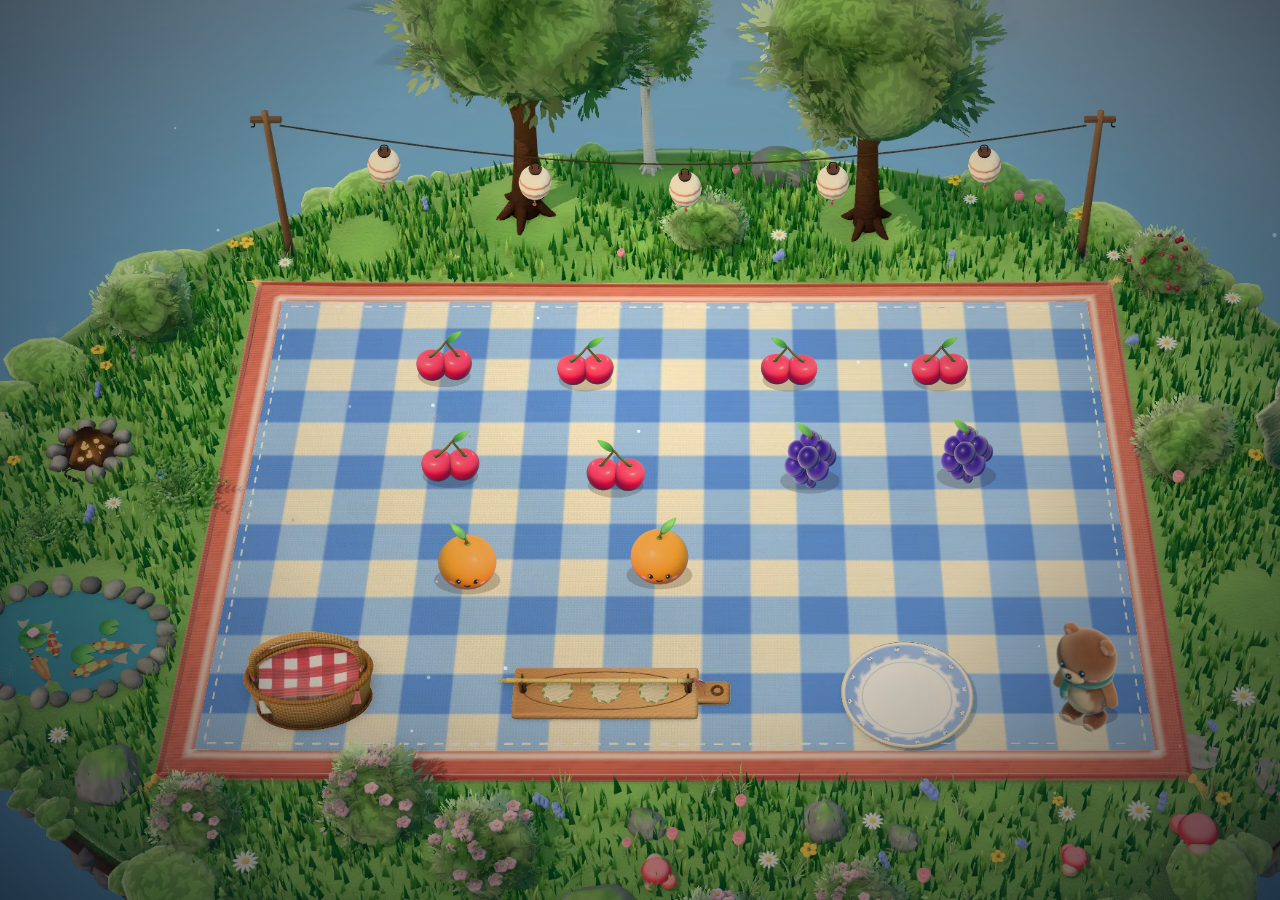
==== commit 61329aa7: "Deploy The Lantern Picnic 1.5.1 (2026-10-01 07:24 UTC) Co-Authored-By: Claude Opus 5.5 <noreply@anth" ====
--- a/index.html
+++ b/index.html
@@ -70,7 +70,6 @@
      <button id="settings-open" class="menu-tile"><img class="ui-icon" src="./assets/lantern-picnic/ui/settings.png" alt="" draggable="false"><span>Settings</span></button>
      <button id="help-open" class="menu-tile"><img class="ui-icon" src="./assets/lantern-picnic/ui/help.png" alt="" draggable="false"><span>How to play</span></button>
     </div>
-    <a id="trail-open" class="trail-tile" href="./trail.html"><img class="trail-door" src="./assets/lantern-picnic/trail/door.webp" width="48" height="48" alt="" draggable="false"><span><b>The Lantern Trail</b><small>New · a little adventure</small></span><span class="trail-arrow" aria-hidden="true">→</span></a>
    </div>
    <label class="language-field"><img class="ui-icon" src="./assets/lantern-picnic/ui/language.png" alt="" draggable="false"><span>Language</span> <select id="title-language" data-language aria-label="Language"><option value="en" lang="en">English</option><option value="vi" lang="vi">Tiếng Việt</option></select></label>
    <p class="title-foot" id="title-progress"></p>
@@ -220,5 +219,5 @@
  </div>
 </div>
 <div id="coin-flights" aria-hidden="true"></div><div id="toast" role="status" aria-live="polite"></div>
-<script type="module" src="./js/lantern-main-INXDHCD4.js"></script>
+<script type="module" src="./js/lantern-main-OSZ5ECZI.js"></script>
 </body></html>
--- a/lantern.css
+++ b/lantern.css
@@ -1 +1 @@
-:root{--display: "Iowan Old Style", "Palatino Linotype", Palatino, "Book Antiqua", Georgia, serif;--ui: ui-rounded, "SF Pro Rounded", "Nunito", "Segoe UI", system-ui, -apple-system, sans-serif;--ink: #2a2520;--ink-soft: #6f6255;--gold: #d99a33;--gold-hi: #ffd57a;--rose: #e2707f;--leaf: #5c9a58;--glass: rgba(255, 250, 241, .8);--glass-edge: rgba(255, 255, 255, .7);--glass-dark: rgba(22, 26, 38, .62);--shadow: 0 18px 48px rgba(24, 16, 10, .22), 0 2px 8px rgba(24, 16, 10, .12);--accent: #e8a23d;--pad: 16px;--tap: 44px;--paper: #fffaf1;--paper-2: #f5eadb;--line: #ead8bb;--wood: #9b6a2c;--top: env(safe-area-inset-top, 0px);--bottom: env(safe-area-inset-bottom, 0px);color-scheme:light}body[data-time=golden]{--accent: #e59a38}body[data-time=sunset]{--accent: #e2785a;--glass: rgba(255, 246, 240, .8)}body[data-time=dusk]{--accent: #b48be0;--glass: rgba(250, 247, 255, .8)}body[data-time=night]{--accent: #8fa8ff;--glass: rgba(246, 247, 255, .82)}*{box-sizing:border-box}html,body{margin:0;height:100%;overflow:hidden;background:#101a24;font-family:var(--ui);color:var(--ink);-webkit-font-smoothing:antialiased}button{font:inherit;color:inherit;cursor:pointer}button:disabled{cursor:default;opacity:.45}[hidden]{display:none!important}.eyebrow{font:700 11.5px/1.2 var(--ui);letter-spacing:.16em;color:#9b6a2c;text-transform:uppercase}@media(pointer:coarse){:root{--tap: 48px}}#stage{position:fixed;inset:0;overflow:hidden;overflow:clip}#canvas-wrap{position:absolute;inset:0}#picnic{display:block;width:100%;height:100%;touch-action:none;outline:none}#picnic.grabbing{cursor:grabbing!important}#picnic:focus-visible{box-shadow:inset 0 0 0 3px #ffd678cc}.glass,.invitation,.coin-counter,.icon-button,.world-label,#merge-preview,.forecast,.evolution,.bubble,dialog,.celebration,#toast,.glass-button{background:var(--glass);border:1px solid var(--glass-edge);backdrop-filter:blur(16px) saturate(1.35);-webkit-backdrop-filter:blur(16px) saturate(1.35);box-shadow:var(--shadow)}.icon-button{width:var(--tap);height:var(--tap);border-radius:50%;display:grid;place-items:center;font-size:18px;line-height:1;padding:0;transition:transform .18s,background .2s}.ui-icon{display:block;width:26px;height:26px;object-fit:contain;pointer-events:none;filter:drop-shadow(0 2px 2px rgba(60,35,10,.22))}.icon-button .ui-icon{width:30px;height:30px}.icon-button:disabled .ui-icon{filter:grayscale(.8) opacity(.6)}.icon-button:not(:disabled):hover{transform:translateY(-1px) scale(1.04);background:#fffdf8}.icon-button:not(:disabled):active{transform:scale(.94)}.icon-button.muted .ui-icon{filter:grayscale(.4) opacity(.75)}.primary-button{border:0;border-radius:999px;padding:13px 22px;min-height:var(--tap);font-weight:700;font-size:15px;letter-spacing:.01em;color:#3b2408;background:linear-gradient(180deg,#ffe39a,#f2b347 55%,#e39a2f);box-shadow:0 10px 24px #a05a1459,inset 0 1px #ffffffb3;display:inline-flex;gap:8px;align-items:center;justify-content:center;transition:transform .18s,box-shadow .2s,filter .2s}.primary-button:hover{transform:translateY(-1px);filter:brightness(1.04);box-shadow:0 14px 30px #a05a1466,inset 0 1px #ffffffb3}.primary-button:active{transform:scale(.97)}.primary-button span{transition:transform .2s}.primary-button:hover span{transform:translate(3px)}.primary-button.big{font-size:17px;padding:16px 30px}.glass-button{border-radius:999px;padding:10px 16px;min-height:var(--tap);font-weight:650;font-size:14px;color:var(--ink);display:inline-flex;gap:8px;align-items:center;justify-content:center}.glass-button:hover{background:#fffdf8}.text-button{background:none;border:0;color:var(--ink-soft);text-decoration:underline;text-underline-offset:3px;padding:8px 12px;min-height:var(--tap);font-size:14px}.hud{position:absolute;left:0;right:0;pointer-events:none;z-index:10;transition:opacity .5s,transform .6s cubic-bezier(.2,.8,.2,1)}.hud>*{pointer-events:auto}.hud-top{top:calc(var(--top) + var(--pad));padding:0 var(--pad);display:flex;justify-content:space-between;align-items:flex-start;gap:12px}body:not([data-screen=play]) .hud-top{opacity:0;transform:translateY(-24px);pointer-events:none}body:not([data-screen=play]) .hud-top>*{pointer-events:none}body:not([data-screen=play]) .hud-bottom,body:not([data-screen=play]) #world-labels{opacity:0;transform:translateY(24px);pointer-events:none}body:not([data-screen=play]) .hud-bottom>*{pointer-events:none}.invitation{width:336px;border-radius:24px;padding:14px 16px;position:relative}.card-head{display:flex;gap:12px;align-items:center}.guest-seal{width:56px;height:56px;border-radius:50%;flex:none;display:grid;place-items:center;overflow:hidden;background:radial-gradient(circle at 35% 30%,#fffaf0,#f4e3c4);box-shadow:0 0 0 3px #fff,0 0 0 5px var(--accent),0 6px 14px #00000026}.guest-seal img{width:52px;height:52px;object-fit:contain}.card-title{min-width:0;flex:1}.card-title h1{font:600 22px/1.08 var(--display);margin:3px 0 0;letter-spacing:-.01em}.card-toggle{width:32px;height:32px;font-size:16px;box-shadow:none;display:none}.story-line{font:italic 15px/1.35 var(--display);color:var(--ink-soft);margin:10px 2px 4px}.wish-block{display:grid;gap:8px;margin-top:10px}.orders{display:grid;gap:6px}.order{display:flex;align-items:center;gap:10px;padding:6px 10px 6px 6px;border-radius:14px;background:#fff9;transition:background .3s}.order img{filter:drop-shadow(0 2px 2px rgba(0,0,0,.15))}.order .copy{flex:1;min-width:0}.order strong{display:block;font-size:14.5px}.order small{color:var(--ink-soft);font-size:11.5px}.order-count{font:700 13px var(--ui);padding:4px 9px;border-radius:999px;background:#fff;box-shadow:inset 0 0 0 1.5px #ecd9b9}.order.done{background:linear-gradient(90deg,#a0d68c73,#fff9)}.order.done .order-count{background:var(--leaf);color:#fff;box-shadow:none}.secret-icon{width:36px;height:36px;flex:none;display:grid;place-items:center;border-radius:50%;font:700 18px var(--display);color:#fff;background:radial-gradient(circle at 35% 30%,#c9b3ff,#7c63c9);box-shadow:0 2px 6px #50328c4d}.order.secret{background:repeating-linear-gradient(135deg,#ffffff8c 0 8px,#f0e8ff8c 8px 16px)}.order.secret strong{font-style:italic;color:var(--ink-soft)}.order.riddle{background:linear-gradient(90deg,#d6c8ff80,#fff9)}.order.riddle strong{font:italic 14px/1.25 var(--display);white-space:normal}.order.revealed{animation:wish-reveal 1.2s cubic-bezier(.2,1.4,.4,1)}@keyframes wish-reveal{0%{transform:scale(.9);background:#ffe08ce6}60%{transform:scale(1.03)}}#merge-preview[data-kind=secret]{background:#f5eefff2}.skewer-order{padding:8px 10px;border-radius:14px;background:#fff9}.skewer-header{display:flex;justify-content:space-between;font-size:13.5px}.skewer-header small{font-weight:700;color:var(--ink-soft)}.skewer-slots{position:relative;display:flex;gap:14px;padding:6px 4px 0 8px}.skewer-slots .stick{position:absolute;left:0;right:10px;top:22px;height:4px;border-radius:4px;background:linear-gradient(90deg,#b78a4f,#e0c08b);z-index:0}.skewer-slot{position:relative;z-index:1;width:34px;height:34px;border-radius:50%;display:grid;place-items:center;background:#ffffffb3;box-shadow:inset 0 0 0 1.5px #d2b482b3}.skewer-slot img{opacity:.28;filter:grayscale(1);transition:all .3s}.skewer-slot.filled img{opacity:1;filter:none;transform:scale(1.1)}.par-meter{display:flex;align-items:center;gap:8px;margin-top:10px;font-size:12.5px;color:var(--ink-soft)}.par-meter strong{color:var(--ink)}.par-meter small{margin-left:auto;color:#b07a2a;font-weight:700}.par-stars{display:inline-flex;gap:2px}.par-stars i,.stars i{display:inline-block;width:14px;height:14px;background:#d9cdb8;clip-path:polygon(50% 0,61% 35%,98% 35%,68% 57%,79% 91%,50% 70%,21% 91%,32% 57%,2% 35%,39% 35%)}.par-stars i.on{background:linear-gradient(180deg,#ffe08a,#e9a531)}.keepsake-note{display:flex;gap:8px;align-items:center;margin-top:8px;font-size:12px;color:var(--ink-soft)}.keepsake-note span{color:var(--accent);font-size:16px}.keepsake-note p{margin:0}.invitation #continue{width:100%;margin-top:10px}.tools{display:flex;gap:10px;align-items:center}.coin-counter{display:flex;gap:8px;align-items:center;border-radius:999px;padding:5px 16px 5px 6px;min-width:120px}.coin-counter strong{display:block;font:700 19px/1 var(--ui);color:#6a4312}.coin-counter small{font-size:10.5px;color:var(--ink-soft);letter-spacing:.06em;text-transform:uppercase}.gold-coin{width:34px;height:34px;filter:drop-shadow(0 2px 2px rgba(120,70,10,.3))}#world-labels{position:absolute;inset:0;pointer-events:none;z-index:8;transition:opacity .4s}.world-label{position:absolute;left:0;top:0;pointer-events:auto;border-radius:14px;padding:5px 11px 6px;text-align:center;line-height:1.15;will-change:transform;transition:background .2s,opacity .3s}.world-label strong{display:block;font-size:12px}.world-label .short{display:none}.world-label small{font-size:11px;color:var(--ink-soft)}.icon-button,.world-label,.primary-button,.glass-button,.text-button{touch-action:manipulation}.world-label:hover{background:#fffdf6}#merge-preview{position:absolute;left:0;top:0;display:flex;gap:8px;align-items:center;padding:7px 14px 7px 8px;border-radius:16px;pointer-events:none;will-change:transform;font-size:12px}#merge-preview strong{display:block;font-size:13px;color:#7a4a10}#merge-preview small{color:var(--ink-soft)}#merge-preview[data-kind=wrong-skewer] strong{color:#b24b3c}#merge-preview:after{content:"";position:absolute;left:50%;bottom:-7px;width:14px;height:14px;margin-left:-7px;background:inherit;border-right:1px solid var(--glass-edge);border-bottom:1px solid var(--glass-edge);transform:rotate(45deg)}.hud-bottom{bottom:calc(var(--bottom) + 12px);display:flex;flex-direction:column;align-items:center;gap:8px;padding:0 var(--pad)}.forecast{display:flex;gap:8px;align-items:center;border-radius:999px;padding:5px 12px;font-size:12.5px}.forecast .supply{display:inline-flex;gap:2px}#gesture-hint{margin:0;max-width:640px;text-align:center;font:italic 15px/1.3 var(--display);color:#fffdf6;text-shadow:0 1px 2px rgba(0,0,0,.6),0 0 18px rgba(0,0,0,.35);min-height:20px}.evolution{display:flex;align-items:center;gap:2px;border-radius:22px;padding:6px 12px;max-width:calc(100vw - 24px);overflow-x:auto;scrollbar-width:none}.evolution::-webkit-scrollbar{display:none}.fruit-step{display:flex;flex-direction:column;align-items:center;min-width:46px;border-radius:12px;padding:2px 0;position:relative}.fruit-step small{font-size:10.5px;color:var(--ink-soft);white-space:nowrap}.fruit-step.unknown img{filter:brightness(0) opacity(.18)}.fruit-step.unknown small{opacity:.4}.fruit-step.needed{background:radial-gradient(circle,rgba(255,214,110,.55),transparent 70%)}.fruit-step.needed:after{content:"\2726";position:absolute;top:-3px;right:4px;font-size:10px;color:var(--gold)}.fruit-step.skewer:before{content:"";position:absolute;bottom:14px;left:8px;right:8px;height:2px;background:#c79a5c;border-radius:2px;opacity:.8}.evolution>i{color:#b8a78e;font-style:normal;font-size:13px}#bubbles{position:absolute;inset:0;pointer-events:none;z-index:9}.bubble{position:absolute;left:0;top:0;max-width:260px;border-radius:18px;padding:9px 14px 11px;font:15px/1.3 var(--display);animation:bubble-in .35s cubic-bezier(.2,1.4,.4,1);will-change:transform;background:#fffdf8f0}.bubble strong{display:block;font:700 10px var(--ui);letter-spacing:.14em;text-transform:uppercase;color:var(--accent);margin-bottom:2px}.bubble[data-friend=pip] strong{color:#2f8f80}.bubble[data-friend=momo] strong{color:#9a6fbc}.bubble[data-friend=nori] strong{color:#d0822b}.bubble[data-friend=juniper] strong{color:#3f6aa6}.bubble[data-friend=bramble] strong{color:#c9493f}.bubble:after{content:"";position:absolute;left:50%;bottom:-8px;width:16px;height:16px;margin-left:-8px;background:inherit;transform:rotate(45deg);border-right:1px solid var(--glass-edge);border-bottom:1px solid var(--glass-edge)}.bubble.leaving{animation:bubble-out .3s forwards}@keyframes bubble-in{0%{opacity:0;scale:.6}to{opacity:1;scale:1}}@keyframes bubble-out{to{opacity:0;scale:.8}}.title-screen{position:absolute;inset:0;z-index:20;display:grid;place-items:center;text-align:center;padding:24px;background:radial-gradient(ellipse at 50% 42%,#0a101e00,#0a101e26 45%,#080c18b8);animation:fade-in 1.2s ease}.title-inner{max-width:640px;color:#fff}.title-screen .eyebrow{color:#ffe3a6;text-shadow:0 1px 3px rgba(0,0,0,.5)}.title-screen h1{font:600 clamp(44px,8vw,88px)/.95 var(--display);margin:14px 0 10px;letter-spacing:-.02em;text-shadow:0 4px 24px rgba(0,0,0,.45),0 1px 2px rgba(0,0,0,.5)}.lantern-glyph{display:block;margin:0 auto 14px;width:38px;height:54px;border-radius:45% 45% 40% 40%;background:radial-gradient(circle at 50% 55%,#fff6d6,#ffc766 45%,#e27f2e);box-shadow:0 0 40px 12px #ffbe5a8c,0 0 90px 30px #ffaa4640;position:relative;animation:glow 3.2s ease-in-out infinite}.lantern-glyph:before{content:"";position:absolute;left:50%;top:-12px;width:2px;height:12px;background:#5a4630}.tagline{font:italic clamp(16px,2.4vw,21px)/1.4 var(--display);margin:0 auto 30px;max-width:460px;text-shadow:0 2px 10px rgba(0,0,0,.6)}.title-actions{display:grid;gap:14px;justify-items:center}.title-row{display:flex;gap:10px;flex-wrap:wrap;justify-content:center}.title-foot{margin-top:22px;font-size:13px;opacity:.85;text-shadow:0 1px 4px rgba(0,0,0,.6);min-height:18px}@keyframes glow{50%{box-shadow:0 0 52px 16px #ffbe5ab3,0 0 110px 40px #ffaa464d;transform:translateY(-3px) rotate(1deg)}}@keyframes fade-in{0%{opacity:0}}#letterbox i{position:absolute;left:0;right:0;height:9vh;background:#07090f;z-index:18;transition:transform .8s cubic-bezier(.6,0,.2,1);pointer-events:none}#letterbox i:first-child{top:0;transform:translateY(-100%)}#letterbox i:last-child{bottom:0;transform:translateY(100%)}body[data-screen=cinematic] #letterbox i,body[data-screen=ending] #letterbox i{transform:none}.chapter-card{position:absolute;left:50%;top:16vh;transform:translate(-50%);z-index:19;text-align:center;color:#fff;cursor:pointer;width:min(92vw,720px);animation:card-in 1.4s cubic-bezier(.2,.8,.2,1)}.chapter-card .eyebrow{color:#ffe3a6}.chapter-card h2{font:600 clamp(32px,5.6vw,60px)/1 var(--display);margin:10px 0 8px;text-shadow:0 4px 22px rgba(0,0,0,.55)}.chapter-card p{font:italic 18px var(--display);margin:0;text-shadow:0 2px 8px rgba(0,0,0,.6)}.skip-hint{display:block;margin-top:18px;opacity:.6;font-size:12px;letter-spacing:.1em;text-transform:uppercase}@keyframes card-in{0%{opacity:0;transform:translate(-50%,18px);letter-spacing:.04em}}.dialogue{position:absolute;left:50%;bottom:calc(9vh + 18px + var(--bottom));transform:translate(-50%);z-index:23;width:min(94vw,760px);display:grid;grid-template-columns:auto 1fr;grid-template-areas:"portrait body" "portrait controls";column-gap:16px;row-gap:6px;align-items:start;padding:16px 20px 12px 16px;border-radius:26px;background:#fffcf5f2;border:1px solid var(--glass-edge);box-shadow:0 22px 60px #0a081459,0 2px 8px #0a081426;cursor:pointer;animation:dialogue-in .45s cubic-bezier(.2,1.2,.4,1)}.dialogue-portrait{grid-area:portrait;width:76px;height:76px;border-radius:50%;overflow:hidden;background:radial-gradient(circle at 50% 35%,#fff,#f3e6d2);box-shadow:inset 0 0 0 3px var(--speaker, var(--accent)),0 6px 16px #28140a2e;display:grid;place-items:center}.dialogue-portrait img{width:88%;height:88%;object-fit:contain}.dialogue-portrait:empty{display:none}.dialogue-body{grid-area:body;min-height:58px}.dialogue-body strong{display:block;font:700 12px var(--ui);letter-spacing:.16em;text-transform:uppercase;color:var(--speaker, var(--accent));margin:2px 0 4px}.dialogue-body p{margin:0;font:19px/1.38 var(--display);color:var(--ink)}.dialogue.narrator{grid-template-columns:1fr;grid-template-areas:"body" "controls"}.dialogue.narrator .dialogue-body p{font-style:italic;color:var(--ink-soft)}.dialogue-controls{grid-area:controls;display:flex;justify-content:flex-end;align-items:center;gap:6px}.dialogue-controls .primary-button{padding:9px 20px;font-size:15px}.dialogue[data-speaker=pip]{--speaker: #2f8f80}.dialogue[data-speaker=momo]{--speaker: #9a6fbc}.dialogue[data-speaker=nori]{--speaker: #d0822b}.dialogue[data-speaker=juniper]{--speaker: #3f6aa6}.dialogue[data-speaker=bramble]{--speaker: #c9493f}.dialogue.typing .dialogue-controls .primary-button{opacity:.55}@keyframes dialogue-in{0%{opacity:0;transform:translate(-50%,24px)}}body.talking .hud-bottom,body.talking #world-labels,body.talking #bubbles{opacity:0;pointer-events:none}body.talking[data-screen=play] .hud-top{opacity:.35}.letter{position:absolute;inset:0;z-index:30;display:grid;place-items:center;padding:20px;background:radial-gradient(ellipse at 50% 50%,#140e0859,#080604b8);animation:fade-in .8s ease}.letter-paper{width:min(92vw,540px);max-height:88vh;max-height:calc(100dvh - 40px - var(--top) - var(--bottom));overflow:auto;overscroll-behavior:contain;padding:30px 34px 24px;border-radius:6px 6px 18px 18px;color:#3b2d20;text-align:left;background:linear-gradient(180deg,#ffffff80,#fff0 30%),repeating-linear-gradient(180deg,transparent 0 31px,rgba(120,90,60,.12) 31px 32px),#f8eedb;box-shadow:0 30px 80px #00000080,inset 0 0 60px #a06e322e;transform:rotate(-.6deg);animation:letter-in 1s cubic-bezier(.2,.9,.3,1)}.letter-paper .eyebrow{display:block;margin-bottom:14px;color:#a0692a}.letter-text p{font:italic 19px/32px var(--display);margin:0 0 8px}.letter-text p:first-child{font-style:normal;font-weight:600}.letter-text p.ps{font-size:16px;color:#6d5a47}.letter-sign{font:italic 600 20px var(--display);text-align:right;margin:10px 0 18px;color:#7a4b22}.letter-paper .primary-button{display:block;margin:0 auto;position:sticky;bottom:0;box-shadow:0 10px 24px #a05a1459,0 -18px 22px 10px #f8eedbf2,inset 0 1px #ffffffb3}@keyframes letter-in{0%{opacity:0;transform:translateY(40px) rotate(2deg) scale(.96)}}.journey-memory{display:block;margin-top:6px;font:italic 14px/1.4 var(--display);color:var(--ink-soft)}.journey-recipe{display:block;margin-top:6px;padding:6px 10px;border-radius:10px;background:#f5b94024;font:12.5px/1.35 var(--ui);color:#7a5520}.journey-recipe.locked{background:#0000000a;color:#9a8d7f}.celebration{position:absolute;left:50%;top:50%;transform:translate(-50%,-50%);z-index:22;width:min(92vw,440px);border-radius:30px;padding:26px 28px 20px;text-align:center;animation:pop-in .6s cubic-bezier(.2,1.3,.4,1)}.celebration h2{font:600 30px/1.08 var(--display);margin:8px 0 12px}.celebration p{font:italic 16px/1.4 var(--display);color:var(--ink-soft);margin:10px 0}.stars{display:flex;justify-content:center;gap:10px;margin:6px 0 4px}.stars i{width:54px;height:54px;transform:scale(0);transition:transform .45s cubic-bezier(.2,1.8,.4,1),background .3s}.stars i.on{background:linear-gradient(180deg,#fff0b0,#f5b940 55%,#de8d20);transform:scale(1);filter:drop-shadow(0 4px 6px rgba(170,100,10,.45))}.stars i.off{transform:scale(.82)}.stars i:nth-child(2){width:64px;height:64px;margin-top:-8px}.tally{display:flex;justify-content:center;gap:22px;margin:10px 0 6px}.tally div{display:grid}.tally dt{font-size:11px;letter-spacing:.12em;text-transform:uppercase;color:var(--ink-soft)}.tally dd{margin:0;font:700 20px var(--ui)}.keepsake-reveal{font-style:normal!important;font-family:var(--ui)!important;font-size:13.5px!important}.celebration .primary-button{margin-top:8px}@keyframes pop-in{0%{opacity:0;transform:translate(-50%,-44%) scale(.9)}}.ending{position:absolute;inset:0;z-index:21;display:grid;place-content:center;justify-items:center;text-align:center;color:#fff;padding:24px;animation:fade-in 1.6s ease;background:radial-gradient(ellipse at 50% 55%,transparent 20%,rgba(6,10,22,.55) 90%)}.ending .eyebrow{color:#ffe3a6}.ending h2{font:600 clamp(34px,6vw,64px)/1 var(--display);margin:12px 0;text-shadow:0 4px 24px rgba(0,0,0,.6)}.ending p{font:italic 18px/1.45 var(--display);max-width:560px;text-shadow:0 2px 10px rgba(0,0,0,.7)}.ending-stars{display:flex;gap:12px;margin:10px 0 22px;flex-wrap:wrap;justify-content:center}.ending-stars span{display:grid;justify-items:center;gap:2px;padding:8px 10px;border-radius:16px;background:#ffffff1f;backdrop-filter:blur(8px)}.ending-stars b{color:#ffd57a;letter-spacing:1px;font-size:13px}.ending-actions{display:flex;gap:12px;flex-wrap:wrap;justify-content:center}.ending .text-button{color:#fff}.credits{font:12px var(--ui)!important;opacity:.7;margin-top:26px}dialog{border-radius:26px;padding:26px 28px 22px;width:min(92vw,540px);max-height:86vh;max-height:calc(100dvh - 32px - var(--top) - var(--bottom));overflow:auto;overscroll-behavior:contain;color:var(--ink);background:#fffbf4f2}dialog::backdrop{background:#0a0e1866;backdrop-filter:blur(4px)}dialog[open]{animation:pop-dialog .35s cubic-bezier(.2,1.2,.4,1)}@keyframes pop-dialog{0%{opacity:0;transform:translateY(12px) scale(.97)}}dialog h2{font:600 28px/1.1 var(--display);margin:6px 0 10px}dialog p,dialog li{line-height:1.5;font-size:14.5px}dialog ol{padding-left:20px}.close-dialog{position:absolute;right:16px;top:16px;width:var(--tap);height:var(--tap);box-shadow:none}.keyboard-guide{font-size:13px!important;color:var(--ink-soft)}.menu-row{display:flex;gap:10px;flex-wrap:wrap;margin:4px 0 8px}.field{display:grid;gap:6px;font-weight:650;font-size:14px;margin:12px 0}select{font:inherit;padding:10px 12px;border-radius:12px;border:1px solid #e3d3b9;background:#fff}.sliders{display:grid;gap:10px;margin:14px 0}.sliders label{display:grid;grid-template-columns:130px 1fr;align-items:center;font-size:14px}.motion-setting{display:flex;gap:10px;align-items:center;margin:10px 0;font-size:14px}.settings-note{font-size:12.5px!important;color:var(--ink-soft)}.help-links{display:flex;flex-wrap:wrap;justify-content:space-between;align-items:center;gap:8px;margin-top:12px;font-size:13px}.help-links a{color:var(--ink-soft)}#back-to-play{width:100%;margin-top:8px}.journey-list{list-style:none;padding:0;margin:14px 0 0;display:grid;gap:10px}.journey-item{display:flex;gap:12px;align-items:center;padding:10px 12px;border-radius:18px;background:#ffffffbf;border-left:6px solid #f1c46a}.journey-item[data-time=golden]{border-color:#f0a24a}.journey-item[data-time=sunset]{border-color:#e6746a}.journey-item[data-time=dusk]{border-color:#9a7fd1}.journey-item[data-time=night]{border-color:#445fb8}.journey-item.current{box-shadow:0 0 0 2px var(--gold)}.journey-item.locked{opacity:.55}.journey-portrait{width:52px;height:52px;border-radius:50%;display:grid;place-items:center;background:#f6ecdb;flex:none}.journey-portrait b{font:700 20px var(--display);color:#b9a584}.journey-copy{flex:1;display:grid;min-width:0}.journey-copy small{font-size:11.5px;letter-spacing:.12em;text-transform:uppercase;color:var(--ink-soft)}.journey-copy strong{font:600 17px var(--display)}.journey-copy em{font-style:normal;font-size:12.5px;color:#a0702a}.loading{position:fixed;inset:0;z-index:50;display:grid;place-items:center;background:#0e1522;color:#fff;transition:opacity .9s ease,visibility .9s}.loading-art{position:absolute;inset:0;background:url(./assets/lantern-picnic/keyart.webp) center/cover no-repeat,radial-gradient(ellipse at 50% 60%,#2d3f5e,#0e1522 70%);opacity:.75;filter:saturate(1.05);animation:slow-zoom 30s ease-out forwards}.loading:after{content:"";position:absolute;inset:0;background:radial-gradient(ellipse at 50% 55%,#080c161a,#080c16cc)}.loading-inner{position:relative;z-index:1;text-align:center;width:min(80vw,360px)}.loading .eyebrow{color:#ffe3a6}.loading-title{font:600 40px/1 var(--display);margin:10px 0 22px;text-shadow:0 4px 20px rgba(0,0,0,.6)}.progress{height:6px;border-radius:6px;background:#ffffff2e;overflow:hidden}.progress i{display:block;height:100%;width:0;border-radius:6px;background:linear-gradient(90deg,#ffcf6b,#fff0b8);box-shadow:0 0 14px #ffcf6b;transition:width .3s}#loading-text{font:italic 15px var(--display);opacity:.85;margin-top:14px}.loading.loaded{opacity:0;visibility:hidden;pointer-events:none}.loading.loaded .loading-inner{opacity:0;transition:opacity .2s}.title-screen .title-inner{transition:opacity .7s ease,transform .7s cubic-bezier(.2,.8,.2,1)}body:not(.revealed) .title-screen .title-inner{opacity:0;transform:translateY(10px)}.loading.failed .progress{display:none}.loading .text-button{color:#fff}.loading a{color:#ffe3a6}@keyframes slow-zoom{to{transform:scale(1.08)}}#toast{position:fixed;left:50%;bottom:calc(var(--bottom) + 150px);transform:translate(-50%,20px);z-index:30;border-radius:999px;padding:10px 18px;font-size:14px;opacity:0;pointer-events:none;transition:opacity .3s,transform .3s}#toast.visible{opacity:1;transform:translate(-50%)}#coin-flights{position:fixed;inset:0;pointer-events:none;z-index:40}.flying-coin{position:absolute;left:0;top:0;width:34px;height:34px;will-change:transform,opacity;filter:drop-shadow(0 3px 3px rgba(116,72,23,.3))}body.booting .hud,body.booting #world-labels{opacity:0}body.quiet *,body.quiet *:before,body.quiet *:after{animation-duration:.01ms!important;transition-duration:.01ms!important}@media(max-width:979px){.hud-top{flex-direction:row}.invitation{width:auto;flex:1;max-width:520px;padding:10px 12px;border-radius:20px}.card-toggle{display:grid}.guest-seal{width:42px;height:42px;box-shadow:0 0 0 2px #fff,0 0 0 4px var(--accent)}.guest-seal img{width:40px;height:40px}.card-title h1{font-size:17px}.story-line,.keepsake-note{display:none}.invitation.expanded .story-line,.invitation.expanded .keepsake-note{display:flex}.invitation.expanded .story-line{display:block}.wish-block{grid-template-columns:1fr 1fr;gap:6px;margin-top:8px}.order{padding:3px 6px 3px 3px;gap:6px}.order img{width:28px;height:28px}.order small{display:none}.order strong{font-size:12.5px}.order-count{font-size:11px;padding:2px 6px}.skewer-order{padding:4px 8px}.skewer-header{font-size:12px}.skewer-slot{width:26px;height:26px}.skewer-slot img{width:22px;height:22px}.skewer-slots{gap:8px;padding-top:3px}.skewer-slots .stick{top:15px}.par-meter{margin-top:6px;font-size:11.5px}.tools{flex-direction:column;align-items:flex-end;gap:8px}.coin-counter{min-width:0;padding:4px 10px 4px 4px}.coin-counter small{display:none}.coin-counter strong{font-size:16px}.gold-coin{width:28px;height:28px}.icon-button{width:44px;height:44px;font-size:17px}.card-toggle{width:44px;height:44px}.world-label{padding:4px 9px 5px;border-radius:12px}.world-label strong{font-size:12px}.world-label small{font-size:11px}.fruit-step{min-width:38px}.fruit-step img{width:26px;height:26px}.fruit-step small{display:none}#gesture-hint{font-size:13.5px}}@media(max-width:560px),(max-height:520px)and (orientation:landscape){.world-label small,.world-label .long{display:none}.world-label .short{display:inline}.world-label{min-height:36px;padding:6px 12px;display:grid;place-items:center}.world-label strong{font-size:13px}#gesture-hint{position:absolute;left:50%;bottom:calc(100% + 8px);width:max-content;max-width:min(340px,calc(100vw - 32px));padding:7px 14px;border-radius:14px;background:#1e1812a8;backdrop-filter:blur(8px);-webkit-backdrop-filter:blur(8px);font-size:13.5px;line-height:1.3;opacity:0;transform:translate(-50%,6px);transition:opacity .35s,transform .35s;pointer-events:none;min-height:0}#gesture-hint.show{opacity:1;transform:translate(-50%)}.celebration{padding:18px 18px 14px;max-height:calc(100dvh - 24px);overflow:auto}.celebration h2{font-size:23px;margin:6px 0 8px}.stars i{width:44px;height:44px}.stars i:nth-child(2){width:52px;height:52px}.bubble{max-width:210px;font-size:14px}.letter-paper{padding:22px 20px 14px}.letter-text p{font-size:16.5px;line-height:26px}.letter-sign{font-size:17px;margin:6px 0 12px}}@media(max-width:560px){:root{--pad: 10px}.hud-top{gap:8px}.invitation{padding:7px 8px 8px 10px;border-radius:18px;min-width:0}.card-head{gap:8px}.guest-seal{width:36px;height:36px}.guest-seal img{width:34px;height:34px}.card-title h1{font-size:15px;white-space:nowrap;overflow:hidden;text-overflow:ellipsis}.card-toggle{margin:-6px -4px -6px 0}.wish-block{grid-template-columns:minmax(0,1fr) auto;gap:6px;margin-top:6px}.orders{display:flex;flex-wrap:wrap;gap:4px;min-width:0}.order{flex:1 1 96px;min-width:0;padding:3px 6px 3px 3px}.order .copy strong{white-space:nowrap;overflow:hidden;text-overflow:ellipsis;font-size:12px}.order.riddle,.order.secret{flex-basis:100%}.order.riddle strong{font-size:12.5px;white-space:normal}.skewer-order{padding:3px 7px;display:grid;align-content:center}.skewer-header,.skewer-header small{font-size:11px;gap:6px}.skewer-slot{width:24px;height:24px}.skewer-slot img{width:20px;height:20px}.skewer-slots{gap:5px;padding:2px 2px 0 4px}.skewer-slots .stick{top:13px}.par-meter{display:none}.invitation.expanded .par-meter{display:flex}.tools{display:grid;grid-template-columns:44px 44px;grid-template-areas:"coin coin" "sound menu";gap:6px;align-content:start;justify-items:stretch}.coin-counter{grid-area:coin;justify-content:center;padding:4px 8px 4px 4px;min-height:40px}#sound{grid-area:sound}#menu{grid-area:menu}#undo{position:fixed;left:10px;bottom:calc(var(--bottom) + 48px);z-index:11}.hud-bottom{bottom:calc(var(--bottom) + 8px);gap:6px}.forecast{font-size:12px;padding:4px 10px;min-height:36px;max-width:calc(100vw - 132px)}.forecast .eyebrow{display:none}.evolution{padding:4px 8px}.fruit-step{min-width:32px}.fruit-step img{width:24px;height:24px}}@media(max-width:360px){#chapter-number{display:none}.order:not(.riddle):not(.secret) .copy{display:none}.order{flex:0 1 auto;gap:4px}}@media(max-height:520px)and (orientation:landscape){.hud-top{top:calc(var(--top) + 8px);align-items:flex-start;padding:0 max(8px,env(safe-area-inset-right,0px)) 0 max(8px,env(safe-area-inset-left,0px))}.invitation{width:220px;max-width:220px;flex:none;max-height:calc(100dvh - 16px);overflow-y:auto;padding:8px 10px}#chapter-number{display:block;white-space:nowrap;overflow:hidden;text-overflow:ellipsis;letter-spacing:.08em}.card-title h1{font-size:15px}.guest-seal{width:36px;height:36px}.guest-seal img{width:34px;height:34px}.wish-block{grid-template-columns:1fr;gap:5px;margin-top:6px}.orders{display:grid;gap:4px}.par-meter{display:flex;font-size:11px;margin-top:5px}.tools{flex-direction:column;align-items:flex-end;gap:6px}.coin-counter small{display:none}.hud-bottom{bottom:calc(var(--bottom) + 6px);left:234px;right:64px}.evolution,.forecast{display:none}.title-screen h1{font-size:40px;margin:6px 0}.tagline{margin-bottom:14px}.lantern-glyph{display:none}}@media(prefers-reduced-motion:reduce){.loading-art,.lantern-glyph{animation:none}}.language-field{display:flex;align-items:center;justify-content:center;gap:12px;margin:14px 0;font-size:14px}.language-field select{min-height:44px;padding:8px 32px 8px 12px;border:1px solid var(--edge, #ffffff30);border-radius:12px;color:var(--ink);background:#fff;font:inherit}.title-screen .language-field select{color:#fff;background:#172733}.language-field select:focus-visible{outline:2px solid #ffdb8b;outline-offset:3px}#settings-dialog .language-field{justify-content:space-between}:lang(vi) .eyebrow{letter-spacing:.12em}:lang(vi) .title-inner h1{line-height:1.15}@media(max-width:560px){:lang(vi) .title-row{gap:6px}:lang(vi) .title-row button{padding-inline:10px}.language-field{margin:10px 0}}@media(max-width:560px){.invitation:has(.order.riddle,.order.secret) .wish-block{grid-template-columns:minmax(0,1fr)}.invitation:has(.order.riddle,.order.secret) .skewer-order{grid-template-columns:1fr auto;gap:8px;align-items:center}.order.riddle .secret-icon{width:24px;font-size:15px}}.menu-tile{display:grid;place-items:center;align-content:center;gap:6px;width:88px;min-height:88px;padding:10px 6px 8px;border-radius:22px;color:var(--ink);font:700 12.5px/1.15 var(--ui);text-align:center;border:1px solid rgba(255,255,255,.85);background:linear-gradient(180deg,#fffdf8f5,#f4e8d4f0);box-shadow:0 10px 24px #1e120838,inset 0 -3px #be966438,inset 0 1px #fff;transition:transform .18s,box-shadow .2s;touch-action:manipulation}.menu-tile .ui-icon{width:42px;height:42px}.menu-tile:hover{transform:translateY(-2px);box-shadow:0 14px 30px #1e120842,inset 0 -3px #be966438,inset 0 1px #fff}.menu-tile:active{transform:translateY(1px) scale(.97)}.menu-tile:focus-visible,.icon-button:focus-visible,.primary-button:focus-visible,.glass-button:focus-visible,.shop-tabs button:focus-visible{outline:3px solid #ffd06b;outline-offset:3px}.menu-tile.small{width:auto;min-height:76px;flex:1;font-size:12px}.menu-tile.small .ui-icon{width:34px;height:34px}.title-row,.title-screen .language-field{gap:10px}.title-screen .language-field .ui-icon{width:24px;height:24px}.tools .icon-button{box-shadow:0 8px 20px #18100a33,inset 0 -2px #be966433}.trunk-button .ui-icon{width:32px;height:32px}.coin-counter .gold-coin{width:34px;height:34px;object-fit:contain}.invitation #continue{min-height:var(--tap)}.card-toggle .ui-icon{width:22px;height:22px;transition:transform .25s}.invitation.expanded .card-toggle .ui-icon{transform:rotate(180deg)}dialog.sheet{padding:0 22px 22px;background:linear-gradient(180deg,#fffcf6,#fbf3e6);border:1px solid rgba(255,255,255,.9)}.sheet-head{position:sticky;top:0;z-index:3;display:grid;grid-template-columns:auto minmax(0,1fr) auto;align-items:center;gap:12px;margin:0 -22px 12px;padding:16px 16px 12px 22px;background:linear-gradient(180deg,#fffcf6 70%,#fffcf6eb);border-bottom:1px solid var(--line)}.sheet-head h2{margin:3px 0 0;font-size:25px;line-height:1.08}.sheet-icon{width:52px;height:52px;border-radius:16px;display:grid;place-items:center;background:radial-gradient(circle at 40% 30%,#fff,#f3e3c6);box-shadow:inset 0 0 0 1px var(--line)}.sheet-icon .ui-icon{width:40px;height:40px}.sheet .close-dialog{position:static;background:#fff;border:1px solid var(--line)}.sheet .close-dialog .ui-icon{width:22px;height:22px}#help-dialog ol{margin-top:4px}#help-dialog li{margin-bottom:6px}.quick-links{display:flex;gap:8px;margin:2px 0 6px}.setting-group{margin:12px 0;padding:2px 14px;border-radius:18px;background:#ffffffb8;border:1px solid var(--line)}.setting-group h3{margin:12px 2px 2px;font:700 12px/1 var(--ui);letter-spacing:.14em;text-transform:uppercase;color:var(--wood)}.toggle-row,.slider-row,.select-row{display:grid;grid-template-columns:28px minmax(0,1fr) auto;align-items:center;gap:12px;min-height:54px;margin:0;padding:4px 0;font-size:15px;font-weight:650;border-top:1px solid rgba(234,216,187,.7)}.setting-group h3+.toggle-row,.setting-group h3+.slider-row,.setting-group h3+.select-row{border-top:0}.slider-row{grid-template-columns:28px 118px minmax(0,1fr)}.toggle-row small{display:block;margin-top:2px;font-size:12.5px;font-weight:500;color:var(--ink-soft)}.toggle-row .ui-icon,.slider-row .ui-icon,.select-row .ui-icon{width:28px;height:28px}#settings-dialog .language-field{margin:0;justify-content:stretch;font-size:15px}.select-row select{min-width:0;max-width:200px}select{min-height:var(--tap);padding:8px 36px 8px 14px;border-radius:14px;border:1px solid #e3d3b9;font:600 14.5px var(--ui);color:var(--ink);cursor:pointer;appearance:none;-webkit-appearance:none;background:#fff url("data:image/svg+xml,%3Csvg xmlns='http://www.w3.org/2000/svg' width='14' height='9' viewBox='0 0 14 9'%3E%3Cpath d='M1.5 1.5 7 7l5.5-5.5' fill='none' stroke='%239b6a2c' stroke-width='2.4' stroke-linecap='round' stroke-linejoin='round'/%3E%3C/svg%3E") no-repeat right 13px center;box-shadow:inset 0 -2px #be966426}.title-screen .language-field select{background-color:#172733d9;color:#fff;border-color:#ffffff4d}input[type=range]{-webkit-appearance:none;appearance:none;width:100%;height:34px;margin:0;background:transparent;cursor:pointer;--fill: 50%}input[type=range]::-webkit-slider-runnable-track{height:10px;border-radius:10px;background:linear-gradient(90deg,#f0b545 var(--fill),#eadcc5 var(--fill));box-shadow:inset 0 1px 2px #5a3c1440}input[type=range]::-moz-range-track{height:10px;border-radius:10px;background:#eadcc5;box-shadow:inset 0 1px 2px #5a3c1440}input[type=range]::-moz-range-progress{height:10px;border-radius:10px;background:#f0b545}input[type=range]::-webkit-slider-thumb{-webkit-appearance:none;width:28px;height:28px;margin-top:-9px;border-radius:50%;border:3px solid #fff;background:radial-gradient(circle at 35% 30%,#ffe9a6,#eba336);box-shadow:0 3px 8px #78460a59}input[type=range]::-moz-range-thumb{width:22px;height:22px;border-radius:50%;border:3px solid #fff;background:radial-gradient(circle at 35% 30%,#ffe9a6,#eba336);box-shadow:0 3px 8px #78460a59}input[type=range]:focus-visible{outline:3px solid #ffd06b;outline-offset:2px;border-radius:12px}input[type=checkbox][role=switch]{-webkit-appearance:none;appearance:none;position:relative;width:54px;height:32px;margin:0;border-radius:999px;cursor:pointer;background:#d8cbb6;box-shadow:inset 0 2px 4px #50371440;transition:background .2s}input[type=checkbox][role=switch]:before{content:"";position:absolute;top:3px;left:3px;width:26px;height:26px;border-radius:50%;background:#fff;box-shadow:0 2px 5px #3c280a4d;transition:transform .22s cubic-bezier(.3,1.4,.5,1)}input[type=checkbox][role=switch]:checked{background:linear-gradient(180deg,#f7c65a,#e79a2f)}input[type=checkbox][role=switch]:checked:before{transform:translate(22px)}input[type=checkbox][role=switch]:focus-visible{outline:3px solid #ffd06b;outline-offset:2px}.settings-note{margin:2px 0 12px}.sheet-foot{display:flex;flex-wrap:wrap;justify-content:space-between;align-items:center;gap:8px;margin-top:14px}.danger-button{display:inline-flex;align-items:center;gap:8px;min-height:var(--tap);padding:8px 16px 8px 10px;border-radius:999px;border:1px solid #ecc3b6;background:#fff6f2;color:#a8412f;font-weight:700;font-size:14px}.danger-button .ui-icon{width:26px;height:26px}.danger-button.armed{background:#c9573f;color:#fff;border-color:#c9573f}.text-link{display:inline-flex;align-items:center;min-height:var(--tap);padding:0 6px;color:var(--ink-soft);font-size:13.5px}.shop-intro{margin:0 0 12px;color:var(--ink-soft)}.shop-bar{display:flex;flex-wrap:wrap;gap:10px;align-items:center;justify-content:space-between;margin-bottom:12px}.shop-purse{display:inline-flex;align-items:center;gap:8px;min-height:var(--tap);padding:4px 16px 4px 6px;border-radius:999px;background:#fff;border:1px solid var(--line);box-shadow:inset 0 -2px #be966426}.shop-purse .gold-coin{width:32px;height:32px}.shop-purse strong{font:800 20px var(--ui);color:#6a4312}.shop-purse small{font-size:12px;color:var(--ink-soft)}.shop-purse.bump{animation:purse-bump .5s cubic-bezier(.2,1.6,.4,1)}@keyframes purse-bump{40%{transform:scale(1.08)}}.shop-tabs{display:inline-flex;padding:4px;gap:4px;border-radius:999px;background:#efe3cf;box-shadow:inset 0 1px 3px #5a3c142e}.shop-tabs button{min-height:calc(var(--tap) - 8px);padding:0 16px;border:0;border-radius:999px;background:transparent;font-weight:700;font-size:14px;color:var(--ink-soft)}.shop-tabs button[aria-selected=true]{background:#fff;color:var(--ink);box-shadow:0 2px 6px #5a3c1433}.shop-list{list-style:none;margin:0;padding:0;display:grid;grid-template-columns:repeat(2,minmax(0,1fr));gap:12px}.shop-card{display:grid;grid-template-rows:auto auto 1fr auto;gap:6px;padding:10px 10px 12px;border-radius:22px;text-align:center;background:#fff;border:2px solid var(--line);box-shadow:0 6px 16px #3c280a14;transition:border-color .2s,transform .2s}.shop-card.equipped{border-color:#eba336;box-shadow:0 0 0 3px #eba33633,0 6px 16px #3c280a1a}.shop-art{position:relative;display:grid;place-items:center;aspect-ratio:1.25;border-radius:16px;overflow:hidden;background:radial-gradient(circle at 50% 40%,#fffaf0,#f1e2c8)}.shop-card[data-kind=lantern] .shop-art{background:radial-gradient(circle at 50% 45%,#4a4f7a,#262a45)}.shop-art img{width:86%;height:86%;object-fit:contain}.shop-badge{position:absolute;top:8px;left:8px;padding:3px 9px;border-radius:999px;font:700 11.5px var(--ui);background:#eba336;color:#fff;box-shadow:0 2px 6px #78460a4d}.shop-card strong{font:600 16px/1.15 var(--display)}.shop-card small{font-size:12.5px;line-height:1.35;color:var(--ink-soft)}.shop-card .primary-button,.shop-card .glass-button{width:100%;padding:8px 10px;font-size:14px}.shop-card .primary-button .gold-coin{width:22px;height:22px}.shop-card .primary-button:disabled{filter:grayscale(.55);opacity:.75}.shop-card .in-use{display:grid;place-items:center;min-height:var(--tap);font-weight:700;color:#a06a18}.shop-card.just-bought{animation:shop-pop .7s cubic-bezier(.2,1.5,.4,1)}@keyframes shop-pop{30%{transform:scale(1.05) rotate(-1deg)}}.ending-actions .glass-button .ui-icon{width:26px;height:26px}@media(max-width:560px){dialog.sheet{width:100%;max-width:100%;margin:auto 0 0;border-radius:26px 26px 0 0;padding:0 16px calc(18px + var(--bottom));max-height:calc(100dvh - 24px - var(--top));animation:sheet-up .38s cubic-bezier(.2,1,.3,1)}.sheet-head{margin:0 -16px 10px;padding:18px 12px 10px 16px}.sheet-head:before{content:"";position:absolute;left:50%;top:6px;width:40px;height:4px;margin-left:-20px;border-radius:4px;background:#e0cfb3}.sheet-head h2{font-size:22px}.sheet-icon{width:44px;height:44px;border-radius:14px}.sheet-icon .ui-icon{width:34px;height:34px}.slider-row{grid-template-columns:28px 96px minmax(0,1fr)}.shop-list{gap:10px}.shop-card{padding:8px 8px 10px;border-radius:18px}.shop-card strong{font-size:15px}.shop-card small{font-size:12px}.title-row{display:grid;grid-template-columns:repeat(4,minmax(0,1fr));gap:8px;width:min(100%,380px)}.menu-tile{width:auto;min-height:80px;font-size:11.5px;padding:8px 4px;border-radius:18px}.menu-tile .ui-icon{width:36px;height:36px}.tools{grid-template-columns:var(--tap) var(--tap);grid-template-areas:"coin coin" "shop menu"}#shop-button{grid-area:shop}#sound{display:none}.coin-counter .gold-coin{width:28px;height:28px}.order:not(.riddle):not(.secret){position:relative;padding-left:4px}.order:not(.riddle):not(.secret) .order-count{position:absolute;left:20px;bottom:-3px;padding:1px 5px;font-size:11px;line-height:1.2;z-index:1}.order .copy strong{font-size:12.5px}.dialogue{padding:14px 16px 10px 14px}.dialogue-portrait{width:60px;height:60px}.dialogue-body p{font-size:17px}}@keyframes sheet-up{0%{transform:translateY(40px);opacity:0}}@media(pointer:coarse){.world-label,#dialogue-skip,#admire,.ending .text-button{min-height:var(--tap)}}@media(max-width:360px){.menu-tile{font-size:10.5px;min-height:74px}.menu-tile .ui-icon{width:32px;height:32px}.shop-list{grid-template-columns:1fr 1fr;gap:8px}}@media(max-height:520px)and (orientation:landscape){.title-row{display:flex}.menu-tile{width:76px;min-height:64px;font-size:11px}.menu-tile .ui-icon{width:30px;height:30px}#sound{display:grid}}input[type=range]{height:var(--tap)}.shop-tabs button{min-height:var(--tap)}#settings-dialog .language-field select,.select-row select{background:#fff url("data:image/svg+xml,%3Csvg xmlns='http://www.w3.org/2000/svg' width='14' height='9' viewBox='0 0 14 9'%3E%3Cpath d='M1.5 1.5 7 7l5.5-5.5' fill='none' stroke='%239b6a2c' stroke-width='2.4' stroke-linecap='round' stroke-linejoin='round'/%3E%3C/svg%3E") no-repeat right 13px center;border:1px solid #e3d3b9;padding-right:36px}#help-dialog #back-to-play{position:sticky;bottom:0;box-shadow:0 10px 24px #a05a1459,0 -16px 20px 8px #fbf3e6f2,inset 0 1px #ffffffb3}@media(max-width:560px){#chapter-number{white-space:nowrap;overflow:hidden;text-overflow:ellipsis;letter-spacing:.1em}}.visually-hidden{position:absolute!important;width:1px;height:1px;margin:-1px;padding:0;overflow:hidden;clip:rect(0 0 0 0);white-space:nowrap;border:0}#toast{width:max-content;max-width:calc(100vw - 32px);border-radius:18px;text-align:center;line-height:1.35}@media(max-width:560px){.wish-block{grid-template-columns:minmax(0,1fr) minmax(0,max-content)}.skewer-header{flex-wrap:wrap;column-gap:6px}}@media(max-width:360px){.skewer-header small{max-width:5.5em;overflow:hidden;text-overflow:ellipsis;white-space:nowrap}}.title-screen .language-field select{background:#172733d9 url("data:image/svg+xml,%3Csvg xmlns='http://www.w3.org/2000/svg' width='14' height='9' viewBox='0 0 14 9'%3E%3Cpath d='M1.5 1.5 7 7l5.5-5.5' fill='none' stroke='%23ffe3a6' stroke-width='2.4' stroke-linecap='round' stroke-linejoin='round'/%3E%3C/svg%3E") no-repeat right 13px center;color:#fff;border:1px solid rgba(255,255,255,.3);padding-right:36px}@media(max-width:560px){#toast{bottom:calc(var(--bottom) + 214px)}}.title-screen,.ending{overflow-y:auto;overscroll-behavior:contain;align-content:safe center}.ending{place-content:safe center}@media(max-height:520px)and (orientation:landscape){.title-screen{padding:10px 16px}.title-screen .eyebrow,.title-foot,.tagline{display:none}.title-actions{gap:8px}.language-field{margin:6px 0}.ending h2{font-size:30px;margin:4px 0}.ending p{font-size:15px;margin:4px 0}.ending-stars{margin:4px 0 10px}.credits{display:none}}@media(max-width:360px){.ending h2{font-size:30px}.ending p{font-size:15.5px}.credits{margin-top:12px}}@media(max-width:560px){.hud-top{transition:opacity .5s}body:not([data-screen=play]) .hud-top{transform:none}}.trail-tile{display:inline-flex;align-items:center;gap:12px;min-height:58px;padding:8px 18px 8px 10px;border-radius:20px;color:var(--ink);text-decoration:none;text-align:left;background:linear-gradient(180deg,#fffdf8f5,#f4e8d4f0);border:1px solid rgba(255,255,255,.85);box-shadow:0 10px 24px #1e120838,inset 0 -3px #be966438,inset 0 1px #fff;transition:transform .18s,box-shadow .2s;touch-action:manipulation}.trail-door{width:48px;height:48px;border-radius:14px;flex:none;box-shadow:0 0 0 2px #fff,0 4px 10px #3c230a40}.trail-tile b{display:block;font:600 18px/1.1 var(--display)}.trail-tile small{display:block;font:700 11px/1.3 var(--ui);letter-spacing:.08em;text-transform:uppercase;color:#9b6a2c;margin-top:3px}.trail-tile .trail-arrow{font-weight:700;color:#b07a36;transition:transform .2s}.trail-tile:hover{transform:translateY(-2px)}.trail-tile:hover .trail-arrow{transform:translate(3px)}.trail-tile:active{transform:scale(.98)}.trail-tile:focus-visible{outline:3px solid #ffd06b;outline-offset:3px}
+:root{--display: "Iowan Old Style", "Palatino Linotype", Palatino, "Book Antiqua", Georgia, serif;--ui: ui-rounded, "SF Pro Rounded", "Nunito", "Segoe UI", system-ui, -apple-system, sans-serif;--ink: #2a2520;--ink-soft: #6f6255;--gold: #d99a33;--gold-hi: #ffd57a;--rose: #e2707f;--leaf: #5c9a58;--glass: rgba(255, 250, 241, .8);--glass-edge: rgba(255, 255, 255, .7);--glass-dark: rgba(22, 26, 38, .62);--shadow: 0 18px 48px rgba(24, 16, 10, .22), 0 2px 8px rgba(24, 16, 10, .12);--accent: #e8a23d;--pad: 16px;--tap: 44px;--paper: #fffaf1;--paper-2: #f5eadb;--line: #ead8bb;--wood: #9b6a2c;--top: env(safe-area-inset-top, 0px);--bottom: env(safe-area-inset-bottom, 0px);color-scheme:light}body[data-time=golden]{--accent: #e59a38}body[data-time=sunset]{--accent: #e2785a;--glass: rgba(255, 246, 240, .8)}body[data-time=dusk]{--accent: #b48be0;--glass: rgba(250, 247, 255, .8)}body[data-time=night]{--accent: #8fa8ff;--glass: rgba(246, 247, 255, .82)}*{box-sizing:border-box}html,body{margin:0;height:100%;overflow:hidden;background:#101a24;font-family:var(--ui);color:var(--ink);-webkit-font-smoothing:antialiased}button{font:inherit;color:inherit;cursor:pointer}button:disabled{cursor:default;opacity:.45}[hidden]{display:none!important}.eyebrow{font:700 11.5px/1.2 var(--ui);letter-spacing:.16em;color:#9b6a2c;text-transform:uppercase}@media(pointer:coarse){:root{--tap: 48px}}#stage{position:fixed;inset:0;overflow:hidden;overflow:clip}#canvas-wrap{position:absolute;inset:0}#picnic{display:block;width:100%;height:100%;touch-action:none;outline:none}#picnic.grabbing{cursor:grabbing!important}#picnic:focus-visible{box-shadow:inset 0 0 0 3px #ffd678cc}.glass,.invitation,.coin-counter,.icon-button,.world-label,#merge-preview,.forecast,.evolution,.bubble,dialog,.celebration,#toast,.glass-button{background:var(--glass);border:1px solid var(--glass-edge);backdrop-filter:blur(16px) saturate(1.35);-webkit-backdrop-filter:blur(16px) saturate(1.35);box-shadow:var(--shadow)}.icon-button{width:var(--tap);height:var(--tap);border-radius:50%;display:grid;place-items:center;font-size:18px;line-height:1;padding:0;transition:transform .18s,background .2s}.ui-icon{display:block;width:26px;height:26px;object-fit:contain;pointer-events:none;filter:drop-shadow(0 2px 2px rgba(60,35,10,.22))}.icon-button .ui-icon{width:30px;height:30px}.icon-button:disabled .ui-icon{filter:grayscale(.8) opacity(.6)}.icon-button:not(:disabled):hover{transform:translateY(-1px) scale(1.04);background:#fffdf8}.icon-button:not(:disabled):active{transform:scale(.94)}.icon-button.muted .ui-icon{filter:grayscale(.4) opacity(.75)}.primary-button{border:0;border-radius:999px;padding:13px 22px;min-height:var(--tap);font-weight:700;font-size:15px;letter-spacing:.01em;color:#3b2408;background:linear-gradient(180deg,#ffe39a,#f2b347 55%,#e39a2f);box-shadow:0 10px 24px #a05a1459,inset 0 1px #ffffffb3;display:inline-flex;gap:8px;align-items:center;justify-content:center;transition:transform .18s,box-shadow .2s,filter .2s}.primary-button:hover{transform:translateY(-1px);filter:brightness(1.04);box-shadow:0 14px 30px #a05a1466,inset 0 1px #ffffffb3}.primary-button:active{transform:scale(.97)}.primary-button span{transition:transform .2s}.primary-button:hover span{transform:translate(3px)}.primary-button.big{font-size:17px;padding:16px 30px}.glass-button{border-radius:999px;padding:10px 16px;min-height:var(--tap);font-weight:650;font-size:14px;color:var(--ink);display:inline-flex;gap:8px;align-items:center;justify-content:center}.glass-button:hover{background:#fffdf8}.text-button{background:none;border:0;color:var(--ink-soft);text-decoration:underline;text-underline-offset:3px;padding:8px 12px;min-height:var(--tap);font-size:14px}.hud{position:absolute;left:0;right:0;pointer-events:none;z-index:10;transition:opacity .5s,transform .6s cubic-bezier(.2,.8,.2,1)}.hud>*{pointer-events:auto}.hud-top{top:calc(var(--top) + var(--pad));padding:0 var(--pad);display:flex;justify-content:space-between;align-items:flex-start;gap:12px}body:not([data-screen=play]) .hud-top{opacity:0;transform:translateY(-24px);pointer-events:none}body:not([data-screen=play]) .hud-top>*{pointer-events:none}body:not([data-screen=play]) .hud-bottom,body:not([data-screen=play]) #world-labels{opacity:0;transform:translateY(24px);pointer-events:none}body:not([data-screen=play]) .hud-bottom>*{pointer-events:none}.invitation{width:336px;border-radius:24px;padding:14px 16px;position:relative}.card-head{display:flex;gap:12px;align-items:center}.guest-seal{width:56px;height:56px;border-radius:50%;flex:none;display:grid;place-items:center;overflow:hidden;background:radial-gradient(circle at 35% 30%,#fffaf0,#f4e3c4);box-shadow:0 0 0 3px #fff,0 0 0 5px var(--accent),0 6px 14px #00000026}.guest-seal img{width:52px;height:52px;object-fit:contain}.card-title{min-width:0;flex:1}.card-title h1{font:600 22px/1.08 var(--display);margin:3px 0 0;letter-spacing:-.01em}.card-toggle{width:32px;height:32px;font-size:16px;box-shadow:none;display:none}.story-line{font:italic 15px/1.35 var(--display);color:var(--ink-soft);margin:10px 2px 4px}.wish-block{display:grid;gap:8px;margin-top:10px}.orders{display:grid;gap:6px}.order{display:flex;align-items:center;gap:10px;padding:6px 10px 6px 6px;border-radius:14px;background:#fff9;transition:background .3s}.order img{filter:drop-shadow(0 2px 2px rgba(0,0,0,.15))}.order .copy{flex:1;min-width:0}.order strong{display:block;font-size:14.5px}.order small{color:var(--ink-soft);font-size:11.5px}.order-count{font:700 13px var(--ui);padding:4px 9px;border-radius:999px;background:#fff;box-shadow:inset 0 0 0 1.5px #ecd9b9}.order.done{background:linear-gradient(90deg,#a0d68c73,#fff9)}.order.done .order-count{background:var(--leaf);color:#fff;box-shadow:none}.secret-icon{width:36px;height:36px;flex:none;display:grid;place-items:center;border-radius:50%;font:700 18px var(--display);color:#fff;background:radial-gradient(circle at 35% 30%,#c9b3ff,#7c63c9);box-shadow:0 2px 6px #50328c4d}.order.secret{background:repeating-linear-gradient(135deg,#ffffff8c 0 8px,#f0e8ff8c 8px 16px)}.order.secret strong{font-style:italic;color:var(--ink-soft)}.order.riddle{background:linear-gradient(90deg,#d6c8ff80,#fff9)}.order.riddle strong{font:italic 14px/1.25 var(--display);white-space:normal}.order.revealed{animation:wish-reveal 1.2s cubic-bezier(.2,1.4,.4,1)}@keyframes wish-reveal{0%{transform:scale(.9);background:#ffe08ce6}60%{transform:scale(1.03)}}#merge-preview[data-kind=secret]{background:#f5eefff2}.skewer-order{padding:8px 10px;border-radius:14px;background:#fff9}.skewer-header{display:flex;justify-content:space-between;font-size:13.5px}.skewer-header small{font-weight:700;color:var(--ink-soft)}.skewer-slots{position:relative;display:flex;gap:14px;padding:6px 4px 0 8px}.skewer-slots .stick{position:absolute;left:0;right:10px;top:22px;height:4px;border-radius:4px;background:linear-gradient(90deg,#b78a4f,#e0c08b);z-index:0}.skewer-slot{position:relative;z-index:1;width:34px;height:34px;border-radius:50%;display:grid;place-items:center;background:#ffffffb3;box-shadow:inset 0 0 0 1.5px #d2b482b3}.skewer-slot img{opacity:.28;filter:grayscale(1);transition:all .3s}.skewer-slot.filled img{opacity:1;filter:none;transform:scale(1.1)}.par-meter{display:flex;align-items:center;gap:8px;margin-top:10px;font-size:12.5px;color:var(--ink-soft)}.par-meter strong{color:var(--ink)}.par-meter small{margin-left:auto;color:#b07a2a;font-weight:700}.par-stars{display:inline-flex;gap:2px}.par-stars i,.stars i{display:inline-block;width:14px;height:14px;background:#d9cdb8;clip-path:polygon(50% 0,61% 35%,98% 35%,68% 57%,79% 91%,50% 70%,21% 91%,32% 57%,2% 35%,39% 35%)}.par-stars i.on{background:linear-gradient(180deg,#ffe08a,#e9a531)}.keepsake-note{display:flex;gap:8px;align-items:center;margin-top:8px;font-size:12px;color:var(--ink-soft)}.keepsake-note span{color:var(--accent);font-size:16px}.keepsake-note p{margin:0}.invitation #continue{width:100%;margin-top:10px}.tools{display:flex;gap:10px;align-items:center}.coin-counter{display:flex;gap:8px;align-items:center;border-radius:999px;padding:5px 16px 5px 6px;min-width:120px}.coin-counter strong{display:block;font:700 19px/1 var(--ui);color:#6a4312}.coin-counter small{font-size:10.5px;color:var(--ink-soft);letter-spacing:.06em;text-transform:uppercase}.gold-coin{width:34px;height:34px;filter:drop-shadow(0 2px 2px rgba(120,70,10,.3))}#world-labels{position:absolute;inset:0;pointer-events:none;z-index:8;transition:opacity .4s}.world-label{position:absolute;left:0;top:0;pointer-events:auto;border-radius:14px;padding:5px 11px 6px;text-align:center;line-height:1.15;will-change:transform;transition:background .2s,opacity .3s}.world-label strong{display:block;font-size:12px}.world-label .short{display:none}.world-label small{font-size:11px;color:var(--ink-soft)}.icon-button,.world-label,.primary-button,.glass-button,.text-button{touch-action:manipulation}.world-label:hover{background:#fffdf6}#merge-preview{position:absolute;left:0;top:0;display:flex;gap:8px;align-items:center;padding:7px 14px 7px 8px;border-radius:16px;pointer-events:none;will-change:transform;font-size:12px}#merge-preview strong{display:block;font-size:13px;color:#7a4a10}#merge-preview small{color:var(--ink-soft)}#merge-preview[data-kind=wrong-skewer] strong{color:#b24b3c}#merge-preview:after{content:"";position:absolute;left:50%;bottom:-7px;width:14px;height:14px;margin-left:-7px;background:inherit;border-right:1px solid var(--glass-edge);border-bottom:1px solid var(--glass-edge);transform:rotate(45deg)}.hud-bottom{bottom:calc(var(--bottom) + 12px);display:flex;flex-direction:column;align-items:center;gap:8px;padding:0 var(--pad)}.forecast{display:flex;gap:8px;align-items:center;border-radius:999px;padding:5px 12px;font-size:12.5px}.forecast .supply{display:inline-flex;gap:2px}#gesture-hint{margin:0;max-width:640px;text-align:center;font:italic 15px/1.3 var(--display);color:#fffdf6;text-shadow:0 1px 2px rgba(0,0,0,.6),0 0 18px rgba(0,0,0,.35);min-height:20px}.evolution{display:flex;align-items:center;gap:2px;border-radius:22px;padding:6px 12px;max-width:calc(100vw - 24px);overflow-x:auto;scrollbar-width:none}.evolution::-webkit-scrollbar{display:none}.fruit-step{display:flex;flex-direction:column;align-items:center;min-width:46px;border-radius:12px;padding:2px 0;position:relative}.fruit-step small{font-size:10.5px;color:var(--ink-soft);white-space:nowrap}.fruit-step.unknown img{filter:brightness(0) opacity(.18)}.fruit-step.unknown small{opacity:.4}.fruit-step.needed{background:radial-gradient(circle,rgba(255,214,110,.55),transparent 70%)}.fruit-step.needed:after{content:"\2726";position:absolute;top:-3px;right:4px;font-size:10px;color:var(--gold)}.fruit-step.skewer:before{content:"";position:absolute;bottom:14px;left:8px;right:8px;height:2px;background:#c79a5c;border-radius:2px;opacity:.8}.evolution>i{color:#b8a78e;font-style:normal;font-size:13px}#bubbles{position:absolute;inset:0;pointer-events:none;z-index:9}.bubble{position:absolute;left:0;top:0;max-width:260px;border-radius:18px;padding:9px 14px 11px;font:15px/1.3 var(--display);animation:bubble-in .35s cubic-bezier(.2,1.4,.4,1);will-change:transform;background:#fffdf8f0}.bubble strong{display:block;font:700 10px var(--ui);letter-spacing:.14em;text-transform:uppercase;color:var(--accent);margin-bottom:2px}.bubble[data-friend=pip] strong{color:#2f8f80}.bubble[data-friend=momo] strong{color:#9a6fbc}.bubble[data-friend=nori] strong{color:#d0822b}.bubble[data-friend=juniper] strong{color:#3f6aa6}.bubble[data-friend=bramble] strong{color:#c9493f}.bubble:after{content:"";position:absolute;left:50%;bottom:-8px;width:16px;height:16px;margin-left:-8px;background:inherit;transform:rotate(45deg);border-right:1px solid var(--glass-edge);border-bottom:1px solid var(--glass-edge)}.bubble.leaving{animation:bubble-out .3s forwards}@keyframes bubble-in{0%{opacity:0;scale:.6}to{opacity:1;scale:1}}@keyframes bubble-out{to{opacity:0;scale:.8}}.title-screen{position:absolute;inset:0;z-index:20;display:grid;place-items:center;text-align:center;padding:24px;background:radial-gradient(ellipse at 50% 42%,#0a101e00,#0a101e26 45%,#080c18b8);animation:fade-in 1.2s ease}.title-inner{max-width:640px;color:#fff}.title-screen .eyebrow{color:#ffe3a6;text-shadow:0 1px 3px rgba(0,0,0,.5)}.title-screen h1{font:600 clamp(44px,8vw,88px)/.95 var(--display);margin:14px 0 10px;letter-spacing:-.02em;text-shadow:0 4px 24px rgba(0,0,0,.45),0 1px 2px rgba(0,0,0,.5)}.lantern-glyph{display:block;margin:0 auto 14px;width:38px;height:54px;border-radius:45% 45% 40% 40%;background:radial-gradient(circle at 50% 55%,#fff6d6,#ffc766 45%,#e27f2e);box-shadow:0 0 40px 12px #ffbe5a8c,0 0 90px 30px #ffaa4640;position:relative;animation:glow 3.2s ease-in-out infinite}.lantern-glyph:before{content:"";position:absolute;left:50%;top:-12px;width:2px;height:12px;background:#5a4630}.tagline{font:italic clamp(16px,2.4vw,21px)/1.4 var(--display);margin:0 auto 30px;max-width:460px;text-shadow:0 2px 10px rgba(0,0,0,.6)}.title-actions{display:grid;gap:14px;justify-items:center}.title-row{display:flex;gap:10px;flex-wrap:wrap;justify-content:center}.title-foot{margin-top:22px;font-size:13px;opacity:.85;text-shadow:0 1px 4px rgba(0,0,0,.6);min-height:18px}@keyframes glow{50%{box-shadow:0 0 52px 16px #ffbe5ab3,0 0 110px 40px #ffaa464d;transform:translateY(-3px) rotate(1deg)}}@keyframes fade-in{0%{opacity:0}}#letterbox i{position:absolute;left:0;right:0;height:9vh;background:#07090f;z-index:18;transition:transform .8s cubic-bezier(.6,0,.2,1);pointer-events:none}#letterbox i:first-child{top:0;transform:translateY(-100%)}#letterbox i:last-child{bottom:0;transform:translateY(100%)}body[data-screen=cinematic] #letterbox i,body[data-screen=ending] #letterbox i{transform:none}.chapter-card{position:absolute;left:50%;top:16vh;transform:translate(-50%);z-index:19;text-align:center;color:#fff;cursor:pointer;width:min(92vw,720px);animation:card-in 1.4s cubic-bezier(.2,.8,.2,1)}.chapter-card .eyebrow{color:#ffe3a6}.chapter-card h2{font:600 clamp(32px,5.6vw,60px)/1 var(--display);margin:10px 0 8px;text-shadow:0 4px 22px rgba(0,0,0,.55)}.chapter-card p{font:italic 18px var(--display);margin:0;text-shadow:0 2px 8px rgba(0,0,0,.6)}.skip-hint{display:block;margin-top:18px;opacity:.6;font-size:12px;letter-spacing:.1em;text-transform:uppercase}@keyframes card-in{0%{opacity:0;transform:translate(-50%,18px);letter-spacing:.04em}}.dialogue{position:absolute;left:50%;bottom:calc(9vh + 18px + var(--bottom));transform:translate(-50%);z-index:23;width:min(94vw,760px);display:grid;grid-template-columns:auto 1fr;grid-template-areas:"portrait body" "portrait controls";column-gap:16px;row-gap:6px;align-items:start;padding:16px 20px 12px 16px;border-radius:26px;background:#fffcf5f2;border:1px solid var(--glass-edge);box-shadow:0 22px 60px #0a081459,0 2px 8px #0a081426;cursor:pointer;animation:dialogue-in .45s cubic-bezier(.2,1.2,.4,1)}.dialogue-portrait{grid-area:portrait;width:76px;height:76px;border-radius:50%;overflow:hidden;background:radial-gradient(circle at 50% 35%,#fff,#f3e6d2);box-shadow:inset 0 0 0 3px var(--speaker, var(--accent)),0 6px 16px #28140a2e;display:grid;place-items:center}.dialogue-portrait img{width:88%;height:88%;object-fit:contain}.dialogue-portrait:empty{display:none}.dialogue-body{grid-area:body;min-height:58px}.dialogue-body strong{display:block;font:700 12px var(--ui);letter-spacing:.16em;text-transform:uppercase;color:var(--speaker, var(--accent));margin:2px 0 4px}.dialogue-body p{margin:0;font:19px/1.38 var(--display);color:var(--ink)}.dialogue.narrator{grid-template-columns:1fr;grid-template-areas:"body" "controls"}.dialogue.narrator .dialogue-body p{font-style:italic;color:var(--ink-soft)}.dialogue-controls{grid-area:controls;display:flex;justify-content:flex-end;align-items:center;gap:6px}.dialogue-controls .primary-button{padding:9px 20px;font-size:15px}.dialogue[data-speaker=pip]{--speaker: #2f8f80}.dialogue[data-speaker=momo]{--speaker: #9a6fbc}.dialogue[data-speaker=nori]{--speaker: #d0822b}.dialogue[data-speaker=juniper]{--speaker: #3f6aa6}.dialogue[data-speaker=bramble]{--speaker: #c9493f}.dialogue.typing .dialogue-controls .primary-button{opacity:.55}@keyframes dialogue-in{0%{opacity:0;transform:translate(-50%,24px)}}body.talking .hud-bottom,body.talking #world-labels,body.talking #bubbles{opacity:0;pointer-events:none}body.talking[data-screen=play] .hud-top{opacity:.35}.letter{position:absolute;inset:0;z-index:30;display:grid;place-items:center;padding:20px;background:radial-gradient(ellipse at 50% 50%,#140e0859,#080604b8);animation:fade-in .8s ease}.letter-paper{width:min(92vw,540px);max-height:88vh;max-height:calc(100dvh - 40px - var(--top) - var(--bottom));overflow:auto;overscroll-behavior:contain;padding:30px 34px 24px;border-radius:6px 6px 18px 18px;color:#3b2d20;text-align:left;background:linear-gradient(180deg,#ffffff80,#fff0 30%),repeating-linear-gradient(180deg,transparent 0 31px,rgba(120,90,60,.12) 31px 32px),#f8eedb;box-shadow:0 30px 80px #00000080,inset 0 0 60px #a06e322e;transform:rotate(-.6deg);animation:letter-in 1s cubic-bezier(.2,.9,.3,1)}.letter-paper .eyebrow{display:block;margin-bottom:14px;color:#a0692a}.letter-text p{font:italic 19px/32px var(--display);margin:0 0 8px}.letter-text p:first-child{font-style:normal;font-weight:600}.letter-text p.ps{font-size:16px;color:#6d5a47}.letter-sign{font:italic 600 20px var(--display);text-align:right;margin:10px 0 18px;color:#7a4b22}.letter-paper .primary-button{display:block;margin:0 auto;position:sticky;bottom:0;box-shadow:0 10px 24px #a05a1459,0 -18px 22px 10px #f8eedbf2,inset 0 1px #ffffffb3}@keyframes letter-in{0%{opacity:0;transform:translateY(40px) rotate(2deg) scale(.96)}}.journey-memory{display:block;margin-top:6px;font:italic 14px/1.4 var(--display);color:var(--ink-soft)}.journey-recipe{display:block;margin-top:6px;padding:6px 10px;border-radius:10px;background:#f5b94024;font:12.5px/1.35 var(--ui);color:#7a5520}.journey-recipe.locked{background:#0000000a;color:#9a8d7f}.celebration{position:absolute;left:50%;top:50%;transform:translate(-50%,-50%);z-index:22;width:min(92vw,440px);border-radius:30px;padding:26px 28px 20px;text-align:center;animation:pop-in .6s cubic-bezier(.2,1.3,.4,1)}.celebration h2{font:600 30px/1.08 var(--display);margin:8px 0 12px}.celebration p{font:italic 16px/1.4 var(--display);color:var(--ink-soft);margin:10px 0}.stars{display:flex;justify-content:center;gap:10px;margin:6px 0 4px}.stars i{width:54px;height:54px;transform:scale(0);transition:transform .45s cubic-bezier(.2,1.8,.4,1),background .3s}.stars i.on{background:linear-gradient(180deg,#fff0b0,#f5b940 55%,#de8d20);transform:scale(1);filter:drop-shadow(0 4px 6px rgba(170,100,10,.45))}.stars i.off{transform:scale(.82)}.stars i:nth-child(2){width:64px;height:64px;margin-top:-8px}.tally{display:flex;justify-content:center;gap:22px;margin:10px 0 6px}.tally div{display:grid}.tally dt{font-size:11px;letter-spacing:.12em;text-transform:uppercase;color:var(--ink-soft)}.tally dd{margin:0;font:700 20px var(--ui)}.keepsake-reveal{font-style:normal!important;font-family:var(--ui)!important;font-size:13.5px!important}.celebration .primary-button{margin-top:8px}@keyframes pop-in{0%{opacity:0;transform:translate(-50%,-44%) scale(.9)}}.ending{position:absolute;inset:0;z-index:21;display:grid;place-content:center;justify-items:center;text-align:center;color:#fff;padding:24px;animation:fade-in 1.6s ease;background:radial-gradient(ellipse at 50% 55%,transparent 20%,rgba(6,10,22,.55) 90%)}.ending .eyebrow{color:#ffe3a6}.ending h2{font:600 clamp(34px,6vw,64px)/1 var(--display);margin:12px 0;text-shadow:0 4px 24px rgba(0,0,0,.6)}.ending p{font:italic 18px/1.45 var(--display);max-width:560px;text-shadow:0 2px 10px rgba(0,0,0,.7)}.ending-stars{display:flex;gap:12px;margin:10px 0 22px;flex-wrap:wrap;justify-content:center}.ending-stars span{display:grid;justify-items:center;gap:2px;padding:8px 10px;border-radius:16px;background:#ffffff1f;backdrop-filter:blur(8px)}.ending-stars b{color:#ffd57a;letter-spacing:1px;font-size:13px}.ending-actions{display:flex;gap:12px;flex-wrap:wrap;justify-content:center}.ending .text-button{color:#fff}.credits{font:12px var(--ui)!important;opacity:.7;margin-top:26px}dialog{border-radius:26px;padding:26px 28px 22px;width:min(92vw,540px);max-height:86vh;max-height:calc(100dvh - 32px - var(--top) - var(--bottom));overflow:auto;overscroll-behavior:contain;color:var(--ink);background:#fffbf4f2}dialog::backdrop{background:#0a0e1866;backdrop-filter:blur(4px)}dialog[open]{animation:pop-dialog .35s cubic-bezier(.2,1.2,.4,1)}@keyframes pop-dialog{0%{opacity:0;transform:translateY(12px) scale(.97)}}dialog h2{font:600 28px/1.1 var(--display);margin:6px 0 10px}dialog p,dialog li{line-height:1.5;font-size:14.5px}dialog ol{padding-left:20px}.close-dialog{position:absolute;right:16px;top:16px;width:var(--tap);height:var(--tap);box-shadow:none}.keyboard-guide{font-size:13px!important;color:var(--ink-soft)}.menu-row{display:flex;gap:10px;flex-wrap:wrap;margin:4px 0 8px}.field{display:grid;gap:6px;font-weight:650;font-size:14px;margin:12px 0}select{font:inherit;padding:10px 12px;border-radius:12px;border:1px solid #e3d3b9;background:#fff}.sliders{display:grid;gap:10px;margin:14px 0}.sliders label{display:grid;grid-template-columns:130px 1fr;align-items:center;font-size:14px}.motion-setting{display:flex;gap:10px;align-items:center;margin:10px 0;font-size:14px}.settings-note{font-size:12.5px!important;color:var(--ink-soft)}.help-links{display:flex;flex-wrap:wrap;justify-content:space-between;align-items:center;gap:8px;margin-top:12px;font-size:13px}.help-links a{color:var(--ink-soft)}#back-to-play{width:100%;margin-top:8px}.journey-list{list-style:none;padding:0;margin:14px 0 0;display:grid;gap:10px}.journey-item{display:flex;gap:12px;align-items:center;padding:10px 12px;border-radius:18px;background:#ffffffbf;border-left:6px solid #f1c46a}.journey-item[data-time=golden]{border-color:#f0a24a}.journey-item[data-time=sunset]{border-color:#e6746a}.journey-item[data-time=dusk]{border-color:#9a7fd1}.journey-item[data-time=night]{border-color:#445fb8}.journey-item.current{box-shadow:0 0 0 2px var(--gold)}.journey-item.locked{opacity:.55}.journey-portrait{width:52px;height:52px;border-radius:50%;display:grid;place-items:center;background:#f6ecdb;flex:none}.journey-portrait b{font:700 20px var(--display);color:#b9a584}.journey-copy{flex:1;display:grid;min-width:0}.journey-copy small{font-size:11.5px;letter-spacing:.12em;text-transform:uppercase;color:var(--ink-soft)}.journey-copy strong{font:600 17px var(--display)}.journey-copy em{font-style:normal;font-size:12.5px;color:#a0702a}.loading{position:fixed;inset:0;z-index:50;display:grid;place-items:center;background:#0e1522;color:#fff;transition:opacity .9s ease,visibility .9s}.loading-art{position:absolute;inset:0;background:url(./assets/lantern-picnic/keyart.webp) center/cover no-repeat,radial-gradient(ellipse at 50% 60%,#2d3f5e,#0e1522 70%);opacity:.75;filter:saturate(1.05);animation:slow-zoom 30s ease-out forwards}.loading:after{content:"";position:absolute;inset:0;background:radial-gradient(ellipse at 50% 55%,#080c161a,#080c16cc)}.loading-inner{position:relative;z-index:1;text-align:center;width:min(80vw,360px)}.loading .eyebrow{color:#ffe3a6}.loading-title{font:600 40px/1 var(--display);margin:10px 0 22px;text-shadow:0 4px 20px rgba(0,0,0,.6)}.progress{height:6px;border-radius:6px;background:#ffffff2e;overflow:hidden}.progress i{display:block;height:100%;width:0;border-radius:6px;background:linear-gradient(90deg,#ffcf6b,#fff0b8);box-shadow:0 0 14px #ffcf6b;transition:width .3s}#loading-text{font:italic 15px var(--display);opacity:.85;margin-top:14px}.loading.loaded{opacity:0;visibility:hidden;pointer-events:none}.loading.loaded .loading-inner{opacity:0;transition:opacity .2s}.title-screen .title-inner{transition:opacity .7s ease,transform .7s cubic-bezier(.2,.8,.2,1)}body:not(.revealed) .title-screen .title-inner{opacity:0;transform:translateY(10px)}.loading.failed .progress{display:none}.loading .text-button{color:#fff}.loading a{color:#ffe3a6}@keyframes slow-zoom{to{transform:scale(1.08)}}#toast{position:fixed;left:50%;bottom:calc(var(--bottom) + 150px);transform:translate(-50%,20px);z-index:30;border-radius:999px;padding:10px 18px;font-size:14px;opacity:0;pointer-events:none;transition:opacity .3s,transform .3s}#toast.visible{opacity:1;transform:translate(-50%)}#coin-flights{position:fixed;inset:0;pointer-events:none;z-index:40}.flying-coin{position:absolute;left:0;top:0;width:34px;height:34px;will-change:transform,opacity;filter:drop-shadow(0 3px 3px rgba(116,72,23,.3))}body.booting .hud,body.booting #world-labels{opacity:0}body.quiet *,body.quiet *:before,body.quiet *:after{animation-duration:.01ms!important;transition-duration:.01ms!important}@media(max-width:979px){.hud-top{flex-direction:row}.invitation{width:auto;flex:1;max-width:520px;padding:10px 12px;border-radius:20px}.card-toggle{display:grid}.guest-seal{width:42px;height:42px;box-shadow:0 0 0 2px #fff,0 0 0 4px var(--accent)}.guest-seal img{width:40px;height:40px}.card-title h1{font-size:17px}.story-line,.keepsake-note{display:none}.invitation.expanded .story-line,.invitation.expanded .keepsake-note{display:flex}.invitation.expanded .story-line{display:block}.wish-block{grid-template-columns:1fr 1fr;gap:6px;margin-top:8px}.order{padding:3px 6px 3px 3px;gap:6px}.order img{width:28px;height:28px}.order small{display:none}.order strong{font-size:12.5px}.order-count{font-size:11px;padding:2px 6px}.skewer-order{padding:4px 8px}.skewer-header{font-size:12px}.skewer-slot{width:26px;height:26px}.skewer-slot img{width:22px;height:22px}.skewer-slots{gap:8px;padding-top:3px}.skewer-slots .stick{top:15px}.par-meter{margin-top:6px;font-size:11.5px}.tools{flex-direction:column;align-items:flex-end;gap:8px}.coin-counter{min-width:0;padding:4px 10px 4px 4px}.coin-counter small{display:none}.coin-counter strong{font-size:16px}.gold-coin{width:28px;height:28px}.icon-button{width:44px;height:44px;font-size:17px}.card-toggle{width:44px;height:44px}.world-label{padding:4px 9px 5px;border-radius:12px}.world-label strong{font-size:12px}.world-label small{font-size:11px}.fruit-step{min-width:38px}.fruit-step img{width:26px;height:26px}.fruit-step small{display:none}#gesture-hint{font-size:13.5px}}@media(max-width:560px),(max-height:520px)and (orientation:landscape){.world-label small,.world-label .long{display:none}.world-label .short{display:inline}.world-label{min-height:36px;padding:6px 12px;display:grid;place-items:center}.world-label strong{font-size:13px}#gesture-hint{position:absolute;left:50%;bottom:calc(100% + 8px);width:max-content;max-width:min(340px,calc(100vw - 32px));padding:7px 14px;border-radius:14px;background:#1e1812a8;backdrop-filter:blur(8px);-webkit-backdrop-filter:blur(8px);font-size:13.5px;line-height:1.3;opacity:0;transform:translate(-50%,6px);transition:opacity .35s,transform .35s;pointer-events:none;min-height:0}#gesture-hint.show{opacity:1;transform:translate(-50%)}.celebration{padding:18px 18px 14px;max-height:calc(100dvh - 24px);overflow:auto}.celebration h2{font-size:23px;margin:6px 0 8px}.stars i{width:44px;height:44px}.stars i:nth-child(2){width:52px;height:52px}.bubble{max-width:210px;font-size:14px}.letter-paper{padding:22px 20px 14px}.letter-text p{font-size:16.5px;line-height:26px}.letter-sign{font-size:17px;margin:6px 0 12px}}@media(max-width:560px){:root{--pad: 10px}.hud-top{gap:8px}.invitation{padding:7px 8px 8px 10px;border-radius:18px;min-width:0}.card-head{gap:8px}.guest-seal{width:36px;height:36px}.guest-seal img{width:34px;height:34px}.card-title h1{font-size:15px;white-space:nowrap;overflow:hidden;text-overflow:ellipsis}.card-toggle{margin:-6px -4px -6px 0}.wish-block{grid-template-columns:minmax(0,1fr) auto;gap:6px;margin-top:6px}.orders{display:flex;flex-wrap:wrap;gap:4px;min-width:0}.order{flex:1 1 96px;min-width:0;padding:3px 6px 3px 3px}.order .copy strong{white-space:nowrap;overflow:hidden;text-overflow:ellipsis;font-size:12px}.order.riddle,.order.secret{flex-basis:100%}.order.riddle strong{font-size:12.5px;white-space:normal}.skewer-order{padding:3px 7px;display:grid;align-content:center}.skewer-header,.skewer-header small{font-size:11px;gap:6px}.skewer-slot{width:24px;height:24px}.skewer-slot img{width:20px;height:20px}.skewer-slots{gap:5px;padding:2px 2px 0 4px}.skewer-slots .stick{top:13px}.par-meter{display:none}.invitation.expanded .par-meter{display:flex}.tools{display:grid;grid-template-columns:44px 44px;grid-template-areas:"coin coin" "sound menu";gap:6px;align-content:start;justify-items:stretch}.coin-counter{grid-area:coin;justify-content:center;padding:4px 8px 4px 4px;min-height:40px}#sound{grid-area:sound}#menu{grid-area:menu}#undo{position:fixed;left:10px;bottom:calc(var(--bottom) + 48px);z-index:11}.hud-bottom{bottom:calc(var(--bottom) + 8px);gap:6px}.forecast{font-size:12px;padding:4px 10px;min-height:36px;max-width:calc(100vw - 132px)}.forecast .eyebrow{display:none}.evolution{padding:4px 8px}.fruit-step{min-width:32px}.fruit-step img{width:24px;height:24px}}@media(max-width:360px){#chapter-number{display:none}.order:not(.riddle):not(.secret) .copy{display:none}.order{flex:0 1 auto;gap:4px}}@media(max-height:520px)and (orientation:landscape){.hud-top{top:calc(var(--top) + 8px);align-items:flex-start;padding:0 max(8px,env(safe-area-inset-right,0px)) 0 max(8px,env(safe-area-inset-left,0px))}.invitation{width:220px;max-width:220px;flex:none;max-height:calc(100dvh - 16px);overflow-y:auto;padding:8px 10px}#chapter-number{display:block;white-space:nowrap;overflow:hidden;text-overflow:ellipsis;letter-spacing:.08em}.card-title h1{font-size:15px}.guest-seal{width:36px;height:36px}.guest-seal img{width:34px;height:34px}.wish-block{grid-template-columns:1fr;gap:5px;margin-top:6px}.orders{display:grid;gap:4px}.par-meter{display:flex;font-size:11px;margin-top:5px}.tools{flex-direction:column;align-items:flex-end;gap:6px}.coin-counter small{display:none}.hud-bottom{bottom:calc(var(--bottom) + 6px);left:234px;right:64px}.evolution,.forecast{display:none}.title-screen h1{font-size:40px;margin:6px 0}.tagline{margin-bottom:14px}.lantern-glyph{display:none}}@media(prefers-reduced-motion:reduce){.loading-art,.lantern-glyph{animation:none}}.language-field{display:flex;align-items:center;justify-content:center;gap:12px;margin:14px 0;font-size:14px}.language-field select{min-height:44px;padding:8px 32px 8px 12px;border:1px solid var(--edge, #ffffff30);border-radius:12px;color:var(--ink);background:#fff;font:inherit}.title-screen .language-field select{color:#fff;background:#172733}.language-field select:focus-visible{outline:2px solid #ffdb8b;outline-offset:3px}#settings-dialog .language-field{justify-content:space-between}:lang(vi) .eyebrow{letter-spacing:.12em}:lang(vi) .title-inner h1{line-height:1.15}@media(max-width:560px){:lang(vi) .title-row{gap:6px}:lang(vi) .title-row button{padding-inline:10px}.language-field{margin:10px 0}}@media(max-width:560px){.invitation:has(.order.riddle,.order.secret) .wish-block{grid-template-columns:minmax(0,1fr)}.invitation:has(.order.riddle,.order.secret) .skewer-order{grid-template-columns:1fr auto;gap:8px;align-items:center}.order.riddle .secret-icon{width:24px;font-size:15px}}.menu-tile{display:grid;place-items:center;align-content:center;gap:6px;width:88px;min-height:88px;padding:10px 6px 8px;border-radius:22px;color:var(--ink);font:700 12.5px/1.15 var(--ui);text-align:center;border:1px solid rgba(255,255,255,.85);background:linear-gradient(180deg,#fffdf8f5,#f4e8d4f0);box-shadow:0 10px 24px #1e120838,inset 0 -3px #be966438,inset 0 1px #fff;transition:transform .18s,box-shadow .2s;touch-action:manipulation}.menu-tile .ui-icon{width:42px;height:42px}.menu-tile:hover{transform:translateY(-2px);box-shadow:0 14px 30px #1e120842,inset 0 -3px #be966438,inset 0 1px #fff}.menu-tile:active{transform:translateY(1px) scale(.97)}.menu-tile:focus-visible,.icon-button:focus-visible,.primary-button:focus-visible,.glass-button:focus-visible,.shop-tabs button:focus-visible{outline:3px solid #ffd06b;outline-offset:3px}.menu-tile.small{width:auto;min-height:76px;flex:1;font-size:12px}.menu-tile.small .ui-icon{width:34px;height:34px}.title-row,.title-screen .language-field{gap:10px}.title-screen .language-field .ui-icon{width:24px;height:24px}.tools .icon-button{box-shadow:0 8px 20px #18100a33,inset 0 -2px #be966433}.trunk-button .ui-icon{width:32px;height:32px}.coin-counter .gold-coin{width:34px;height:34px;object-fit:contain}.invitation #continue{min-height:var(--tap)}.card-toggle .ui-icon{width:22px;height:22px;transition:transform .25s}.invitation.expanded .card-toggle .ui-icon{transform:rotate(180deg)}dialog.sheet{padding:0 22px 22px;background:linear-gradient(180deg,#fffcf6,#fbf3e6);border:1px solid rgba(255,255,255,.9)}.sheet-head{position:sticky;top:0;z-index:3;display:grid;grid-template-columns:auto minmax(0,1fr) auto;align-items:center;gap:12px;margin:0 -22px 12px;padding:16px 16px 12px 22px;background:linear-gradient(180deg,#fffcf6 70%,#fffcf6eb);border-bottom:1px solid var(--line)}.sheet-head h2{margin:3px 0 0;font-size:25px;line-height:1.08}.sheet-icon{width:52px;height:52px;border-radius:16px;display:grid;place-items:center;background:radial-gradient(circle at 40% 30%,#fff,#f3e3c6);box-shadow:inset 0 0 0 1px var(--line)}.sheet-icon .ui-icon{width:40px;height:40px}.sheet .close-dialog{position:static;background:#fff;border:1px solid var(--line)}.sheet .close-dialog .ui-icon{width:22px;height:22px}#help-dialog ol{margin-top:4px}#help-dialog li{margin-bottom:6px}.quick-links{display:flex;gap:8px;margin:2px 0 6px}.setting-group{margin:12px 0;padding:2px 14px;border-radius:18px;background:#ffffffb8;border:1px solid var(--line)}.setting-group h3{margin:12px 2px 2px;font:700 12px/1 var(--ui);letter-spacing:.14em;text-transform:uppercase;color:var(--wood)}.toggle-row,.slider-row,.select-row{display:grid;grid-template-columns:28px minmax(0,1fr) auto;align-items:center;gap:12px;min-height:54px;margin:0;padding:4px 0;font-size:15px;font-weight:650;border-top:1px solid rgba(234,216,187,.7)}.setting-group h3+.toggle-row,.setting-group h3+.slider-row,.setting-group h3+.select-row{border-top:0}.slider-row{grid-template-columns:28px 118px minmax(0,1fr)}.toggle-row small{display:block;margin-top:2px;font-size:12.5px;font-weight:500;color:var(--ink-soft)}.toggle-row .ui-icon,.slider-row .ui-icon,.select-row .ui-icon{width:28px;height:28px}#settings-dialog .language-field{margin:0;justify-content:stretch;font-size:15px}.select-row select{min-width:0;max-width:200px}select{min-height:var(--tap);padding:8px 36px 8px 14px;border-radius:14px;border:1px solid #e3d3b9;font:600 14.5px var(--ui);color:var(--ink);cursor:pointer;appearance:none;-webkit-appearance:none;background:#fff url("data:image/svg+xml,%3Csvg xmlns='http://www.w3.org/2000/svg' width='14' height='9' viewBox='0 0 14 9'%3E%3Cpath d='M1.5 1.5 7 7l5.5-5.5' fill='none' stroke='%239b6a2c' stroke-width='2.4' stroke-linecap='round' stroke-linejoin='round'/%3E%3C/svg%3E") no-repeat right 13px center;box-shadow:inset 0 -2px #be966426}.title-screen .language-field select{background-color:#172733d9;color:#fff;border-color:#ffffff4d}input[type=range]{-webkit-appearance:none;appearance:none;width:100%;height:34px;margin:0;background:transparent;cursor:pointer;--fill: 50%}input[type=range]::-webkit-slider-runnable-track{height:10px;border-radius:10px;background:linear-gradient(90deg,#f0b545 var(--fill),#eadcc5 var(--fill));box-shadow:inset 0 1px 2px #5a3c1440}input[type=range]::-moz-range-track{height:10px;border-radius:10px;background:#eadcc5;box-shadow:inset 0 1px 2px #5a3c1440}input[type=range]::-moz-range-progress{height:10px;border-radius:10px;background:#f0b545}input[type=range]::-webkit-slider-thumb{-webkit-appearance:none;width:28px;height:28px;margin-top:-9px;border-radius:50%;border:3px solid #fff;background:radial-gradient(circle at 35% 30%,#ffe9a6,#eba336);box-shadow:0 3px 8px #78460a59}input[type=range]::-moz-range-thumb{width:22px;height:22px;border-radius:50%;border:3px solid #fff;background:radial-gradient(circle at 35% 30%,#ffe9a6,#eba336);box-shadow:0 3px 8px #78460a59}input[type=range]:focus-visible{outline:3px solid #ffd06b;outline-offset:2px;border-radius:12px}input[type=checkbox][role=switch]{-webkit-appearance:none;appearance:none;position:relative;width:54px;height:32px;margin:0;border-radius:999px;cursor:pointer;background:#d8cbb6;box-shadow:inset 0 2px 4px #50371440;transition:background .2s}input[type=checkbox][role=switch]:before{content:"";position:absolute;top:3px;left:3px;width:26px;height:26px;border-radius:50%;background:#fff;box-shadow:0 2px 5px #3c280a4d;transition:transform .22s cubic-bezier(.3,1.4,.5,1)}input[type=checkbox][role=switch]:checked{background:linear-gradient(180deg,#f7c65a,#e79a2f)}input[type=checkbox][role=switch]:checked:before{transform:translate(22px)}input[type=checkbox][role=switch]:focus-visible{outline:3px solid #ffd06b;outline-offset:2px}.settings-note{margin:2px 0 12px}.sheet-foot{display:flex;flex-wrap:wrap;justify-content:space-between;align-items:center;gap:8px;margin-top:14px}.danger-button{display:inline-flex;align-items:center;gap:8px;min-height:var(--tap);padding:8px 16px 8px 10px;border-radius:999px;border:1px solid #ecc3b6;background:#fff6f2;color:#a8412f;font-weight:700;font-size:14px}.danger-button .ui-icon{width:26px;height:26px}.danger-button.armed{background:#c9573f;color:#fff;border-color:#c9573f}.text-link{display:inline-flex;align-items:center;min-height:var(--tap);padding:0 6px;color:var(--ink-soft);font-size:13.5px}.shop-intro{margin:0 0 12px;color:var(--ink-soft)}.shop-bar{display:flex;flex-wrap:wrap;gap:10px;align-items:center;justify-content:space-between;margin-bottom:12px}.shop-purse{display:inline-flex;align-items:center;gap:8px;min-height:var(--tap);padding:4px 16px 4px 6px;border-radius:999px;background:#fff;border:1px solid var(--line);box-shadow:inset 0 -2px #be966426}.shop-purse .gold-coin{width:32px;height:32px}.shop-purse strong{font:800 20px var(--ui);color:#6a4312}.shop-purse small{font-size:12px;color:var(--ink-soft)}.shop-purse.bump{animation:purse-bump .5s cubic-bezier(.2,1.6,.4,1)}@keyframes purse-bump{40%{transform:scale(1.08)}}.shop-tabs{display:inline-flex;padding:4px;gap:4px;border-radius:999px;background:#efe3cf;box-shadow:inset 0 1px 3px #5a3c142e}.shop-tabs button{min-height:calc(var(--tap) - 8px);padding:0 16px;border:0;border-radius:999px;background:transparent;font-weight:700;font-size:14px;color:var(--ink-soft)}.shop-tabs button[aria-selected=true]{background:#fff;color:var(--ink);box-shadow:0 2px 6px #5a3c1433}.shop-list{list-style:none;margin:0;padding:0;display:grid;grid-template-columns:repeat(2,minmax(0,1fr));gap:12px}.shop-card{display:grid;grid-template-rows:auto auto 1fr auto;gap:6px;padding:10px 10px 12px;border-radius:22px;text-align:center;background:#fff;border:2px solid var(--line);box-shadow:0 6px 16px #3c280a14;transition:border-color .2s,transform .2s}.shop-card.equipped{border-color:#eba336;box-shadow:0 0 0 3px #eba33633,0 6px 16px #3c280a1a}.shop-art{position:relative;display:grid;place-items:center;aspect-ratio:1.25;border-radius:16px;overflow:hidden;background:radial-gradient(circle at 50% 40%,#fffaf0,#f1e2c8)}.shop-card[data-kind=lantern] .shop-art{background:radial-gradient(circle at 50% 45%,#4a4f7a,#262a45)}.shop-art img{width:86%;height:86%;object-fit:contain}.shop-badge{position:absolute;top:8px;left:8px;padding:3px 9px;border-radius:999px;font:700 11.5px var(--ui);background:#eba336;color:#fff;box-shadow:0 2px 6px #78460a4d}.shop-card strong{font:600 16px/1.15 var(--display)}.shop-card small{font-size:12.5px;line-height:1.35;color:var(--ink-soft)}.shop-card .primary-button,.shop-card .glass-button{width:100%;padding:8px 10px;font-size:14px}.shop-card .primary-button .gold-coin{width:22px;height:22px}.shop-card .primary-button:disabled{filter:grayscale(.55);opacity:.75}.shop-card .in-use{display:grid;place-items:center;min-height:var(--tap);font-weight:700;color:#a06a18}.shop-card.just-bought{animation:shop-pop .7s cubic-bezier(.2,1.5,.4,1)}@keyframes shop-pop{30%{transform:scale(1.05) rotate(-1deg)}}.ending-actions .glass-button .ui-icon{width:26px;height:26px}@media(max-width:560px){dialog.sheet{width:100%;max-width:100%;margin:auto 0 0;border-radius:26px 26px 0 0;padding:0 16px calc(18px + var(--bottom));max-height:calc(100dvh - 24px - var(--top));animation:sheet-up .38s cubic-bezier(.2,1,.3,1)}.sheet-head{margin:0 -16px 10px;padding:18px 12px 10px 16px}.sheet-head:before{content:"";position:absolute;left:50%;top:6px;width:40px;height:4px;margin-left:-20px;border-radius:4px;background:#e0cfb3}.sheet-head h2{font-size:22px}.sheet-icon{width:44px;height:44px;border-radius:14px}.sheet-icon .ui-icon{width:34px;height:34px}.slider-row{grid-template-columns:28px 96px minmax(0,1fr)}.shop-list{gap:10px}.shop-card{padding:8px 8px 10px;border-radius:18px}.shop-card strong{font-size:15px}.shop-card small{font-size:12px}.title-row{display:grid;grid-template-columns:repeat(4,minmax(0,1fr));gap:8px;width:min(100%,380px)}.menu-tile{width:auto;min-height:80px;font-size:11.5px;padding:8px 4px;border-radius:18px}.menu-tile .ui-icon{width:36px;height:36px}.tools{grid-template-columns:var(--tap) var(--tap);grid-template-areas:"coin coin" "shop menu"}#shop-button{grid-area:shop}#sound{display:none}.coin-counter .gold-coin{width:28px;height:28px}.order:not(.riddle):not(.secret){position:relative;padding-left:4px}.order:not(.riddle):not(.secret) .order-count{position:absolute;left:20px;bottom:-3px;padding:1px 5px;font-size:11px;line-height:1.2;z-index:1}.order .copy strong{font-size:12.5px}.dialogue{padding:14px 16px 10px 14px}.dialogue-portrait{width:60px;height:60px}.dialogue-body p{font-size:17px}}@keyframes sheet-up{0%{transform:translateY(40px);opacity:0}}@media(pointer:coarse){.world-label,#dialogue-skip,#admire,.ending .text-button{min-height:var(--tap)}}@media(max-width:360px){.menu-tile{font-size:10.5px;min-height:74px}.menu-tile .ui-icon{width:32px;height:32px}.shop-list{grid-template-columns:1fr 1fr;gap:8px}}@media(max-height:520px)and (orientation:landscape){.title-row{display:flex}.menu-tile{width:76px;min-height:64px;font-size:11px}.menu-tile .ui-icon{width:30px;height:30px}#sound{display:grid}}input[type=range]{height:var(--tap)}.shop-tabs button{min-height:var(--tap)}#settings-dialog .language-field select,.select-row select{background:#fff url("data:image/svg+xml,%3Csvg xmlns='http://www.w3.org/2000/svg' width='14' height='9' viewBox='0 0 14 9'%3E%3Cpath d='M1.5 1.5 7 7l5.5-5.5' fill='none' stroke='%239b6a2c' stroke-width='2.4' stroke-linecap='round' stroke-linejoin='round'/%3E%3C/svg%3E") no-repeat right 13px center;border:1px solid #e3d3b9;padding-right:36px}#help-dialog #back-to-play{position:sticky;bottom:0;box-shadow:0 10px 24px #a05a1459,0 -16px 20px 8px #fbf3e6f2,inset 0 1px #ffffffb3}@media(max-width:560px){#chapter-number{white-space:nowrap;overflow:hidden;text-overflow:ellipsis;letter-spacing:.1em}}.visually-hidden{position:absolute!important;width:1px;height:1px;margin:-1px;padding:0;overflow:hidden;clip:rect(0 0 0 0);white-space:nowrap;border:0}#toast{width:max-content;max-width:calc(100vw - 32px);border-radius:18px;text-align:center;line-height:1.35}@media(max-width:560px){.wish-block{grid-template-columns:minmax(0,1fr) minmax(0,max-content)}.skewer-header{flex-wrap:wrap;column-gap:6px}}@media(max-width:360px){.skewer-header small{max-width:5.5em;overflow:hidden;text-overflow:ellipsis;white-space:nowrap}}.title-screen .language-field select{background:#172733d9 url("data:image/svg+xml,%3Csvg xmlns='http://www.w3.org/2000/svg' width='14' height='9' viewBox='0 0 14 9'%3E%3Cpath d='M1.5 1.5 7 7l5.5-5.5' fill='none' stroke='%23ffe3a6' stroke-width='2.4' stroke-linecap='round' stroke-linejoin='round'/%3E%3C/svg%3E") no-repeat right 13px center;color:#fff;border:1px solid rgba(255,255,255,.3);padding-right:36px}@media(max-width:560px){#toast{bottom:calc(var(--bottom) + 214px)}}.title-screen,.ending{overflow-y:auto;overscroll-behavior:contain;align-content:safe center}.ending{place-content:safe center}@media(max-height:520px)and (orientation:landscape){.title-screen{padding:10px 16px}.title-screen .eyebrow,.title-foot,.tagline{display:none}.title-actions{gap:8px}.language-field{margin:6px 0}.ending h2{font-size:30px;margin:4px 0}.ending p{font-size:15px;margin:4px 0}.ending-stars{margin:4px 0 10px}.credits{display:none}}@media(max-width:360px){.ending h2{font-size:30px}.ending p{font-size:15.5px}.credits{margin-top:12px}}@media(max-width:560px){.hud-top{transition:opacity .5s}body:not([data-screen=play]) .hud-top{transform:none}}
